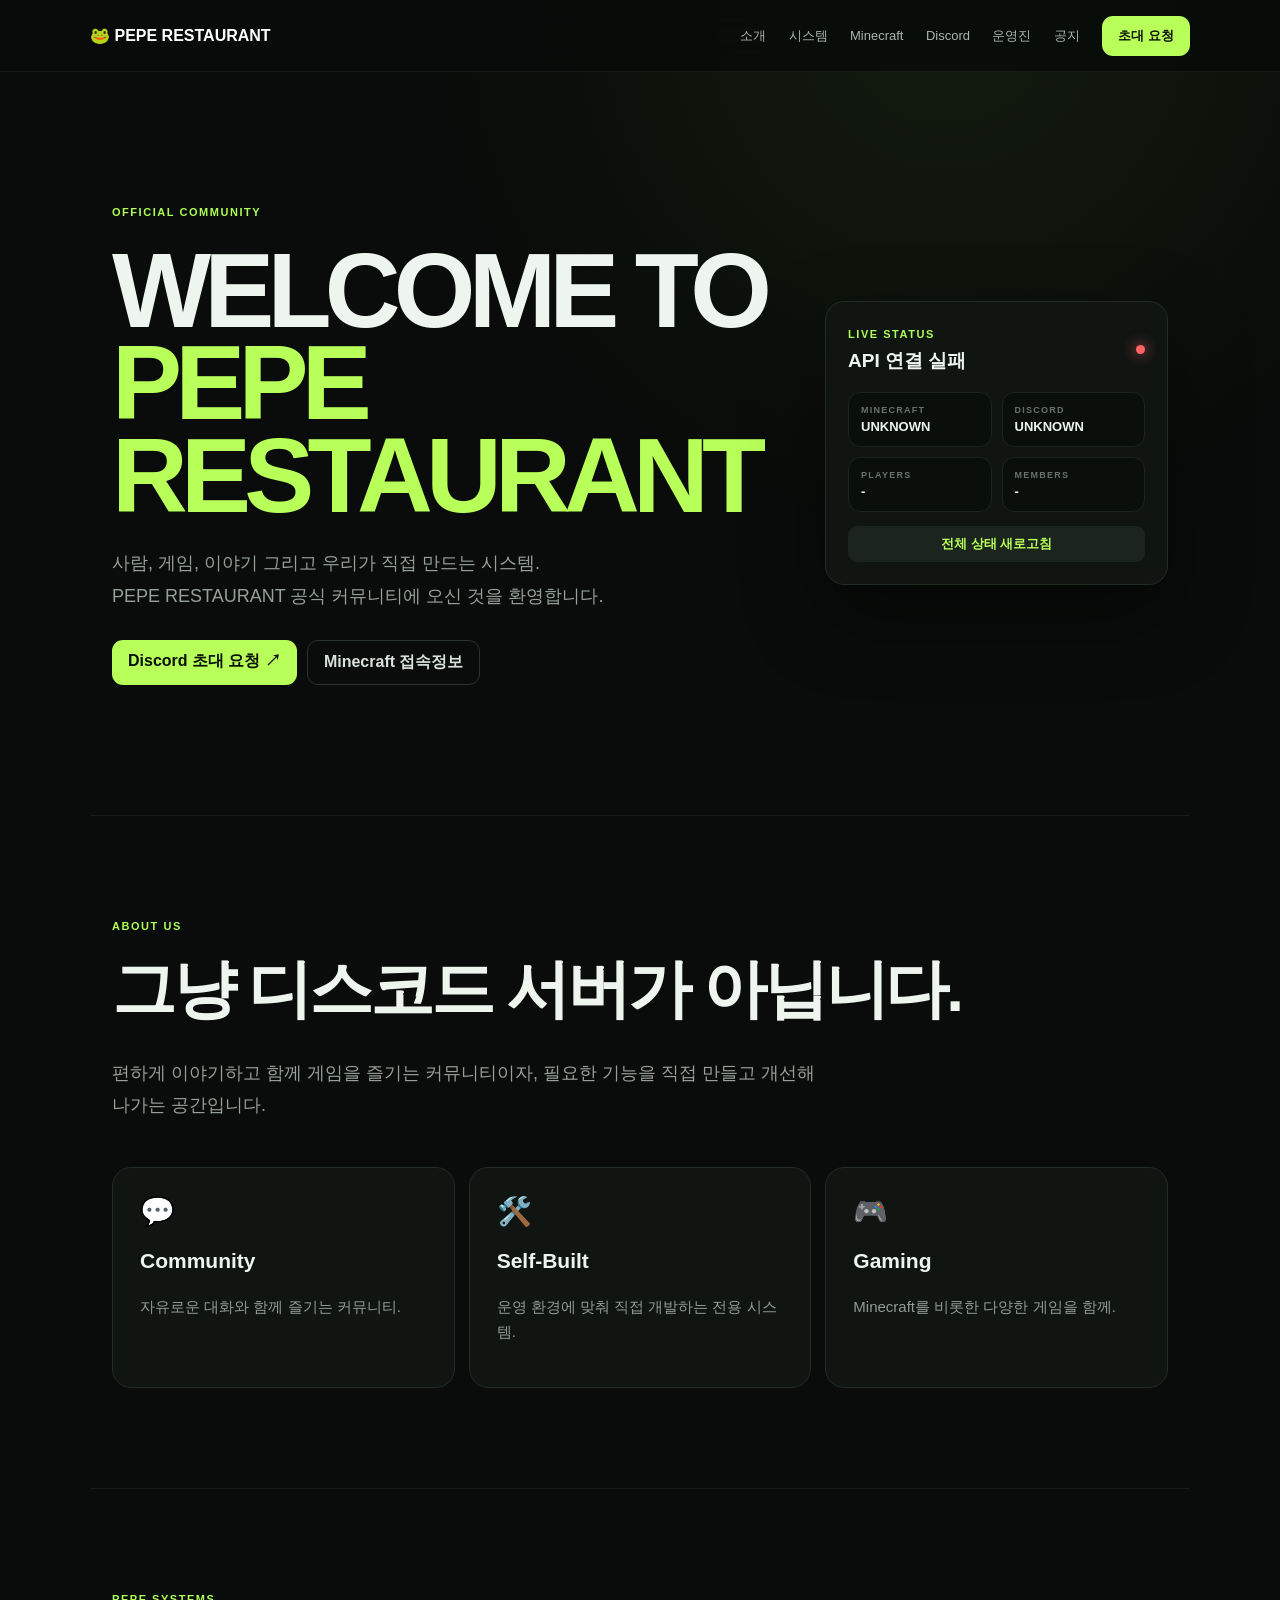
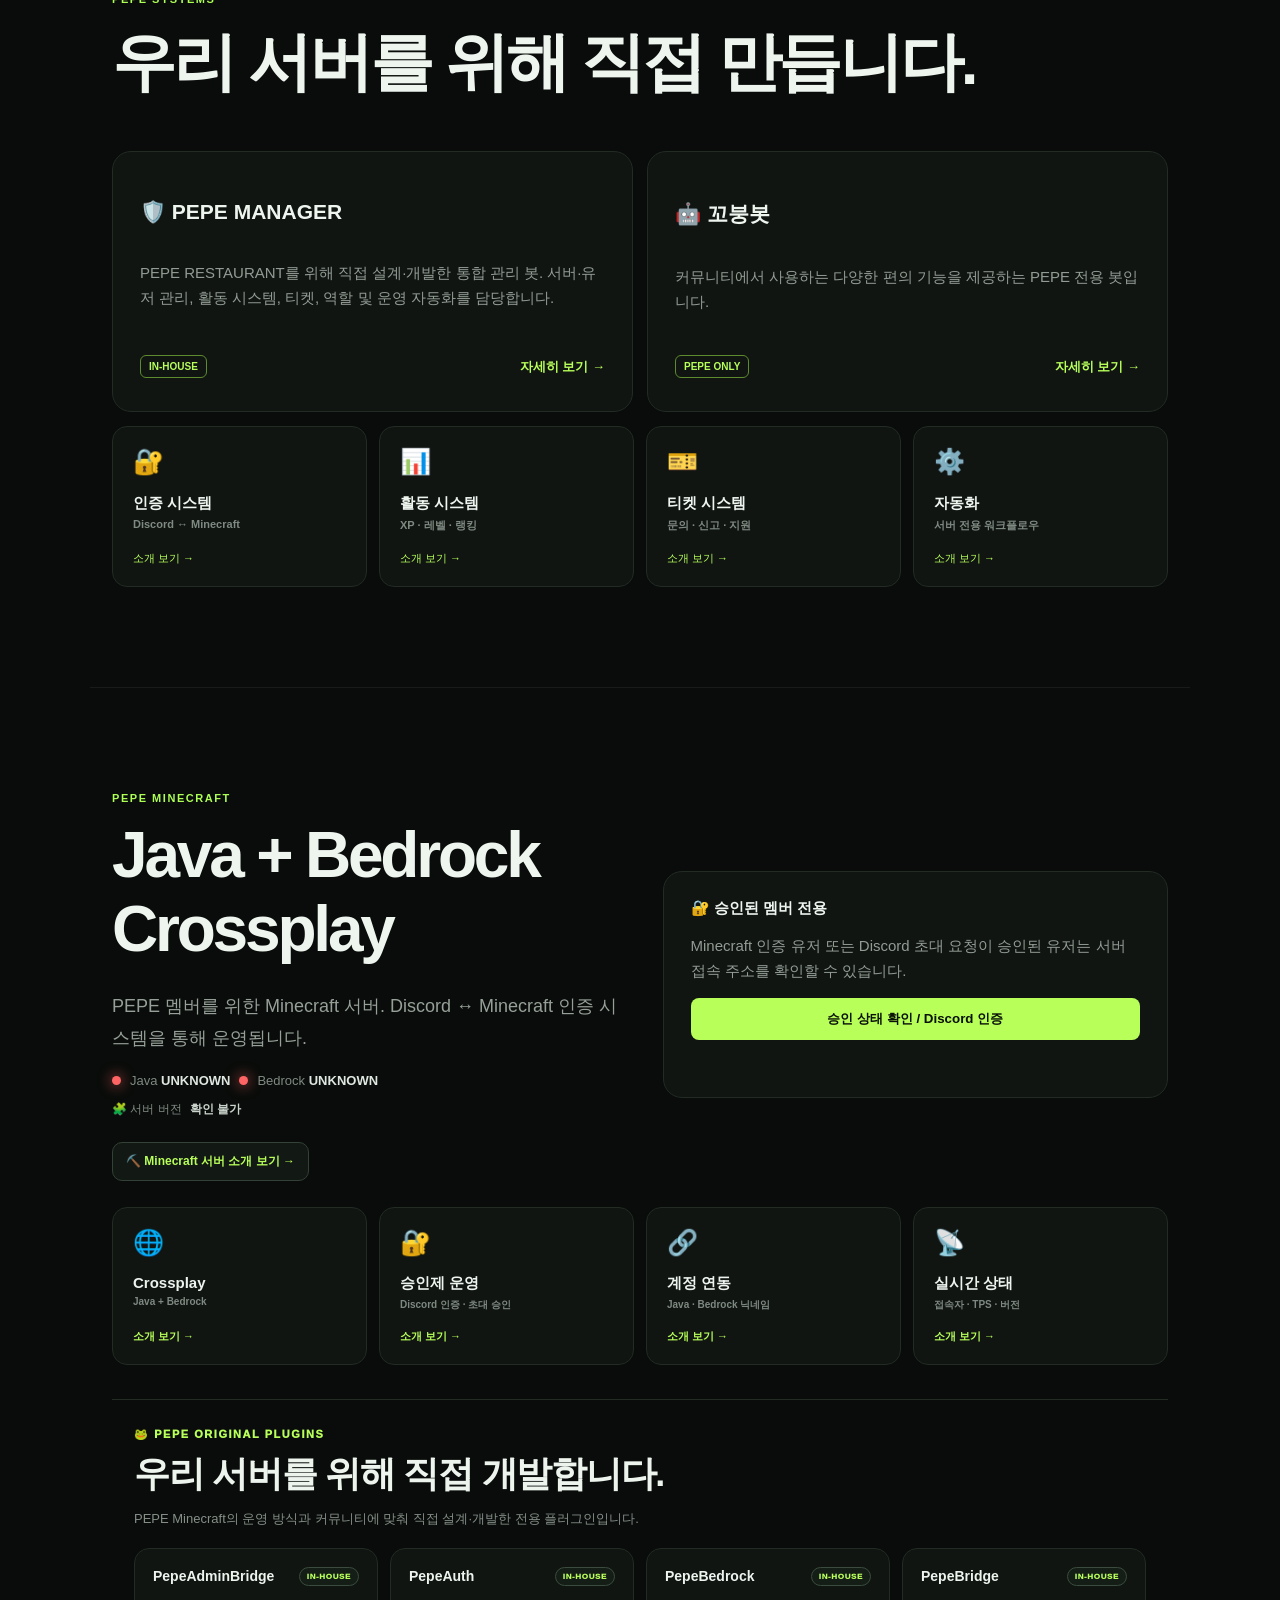
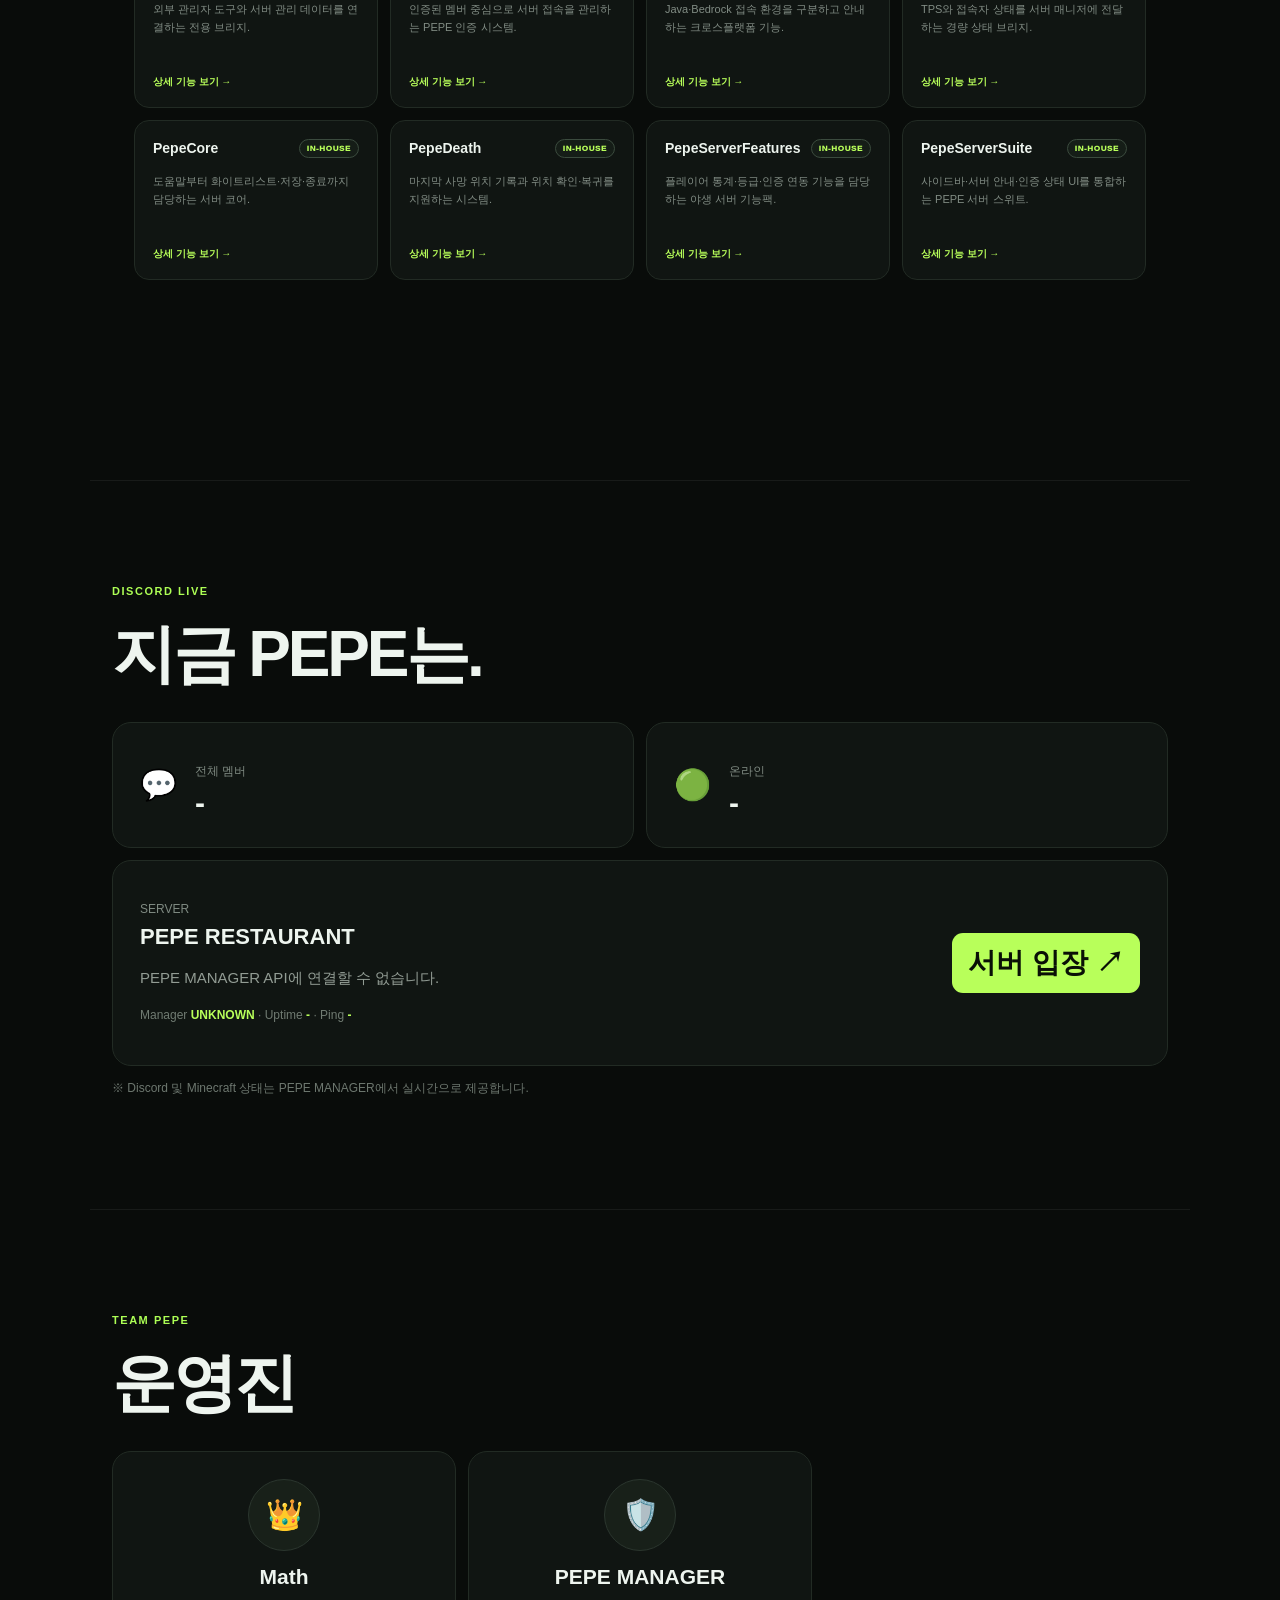
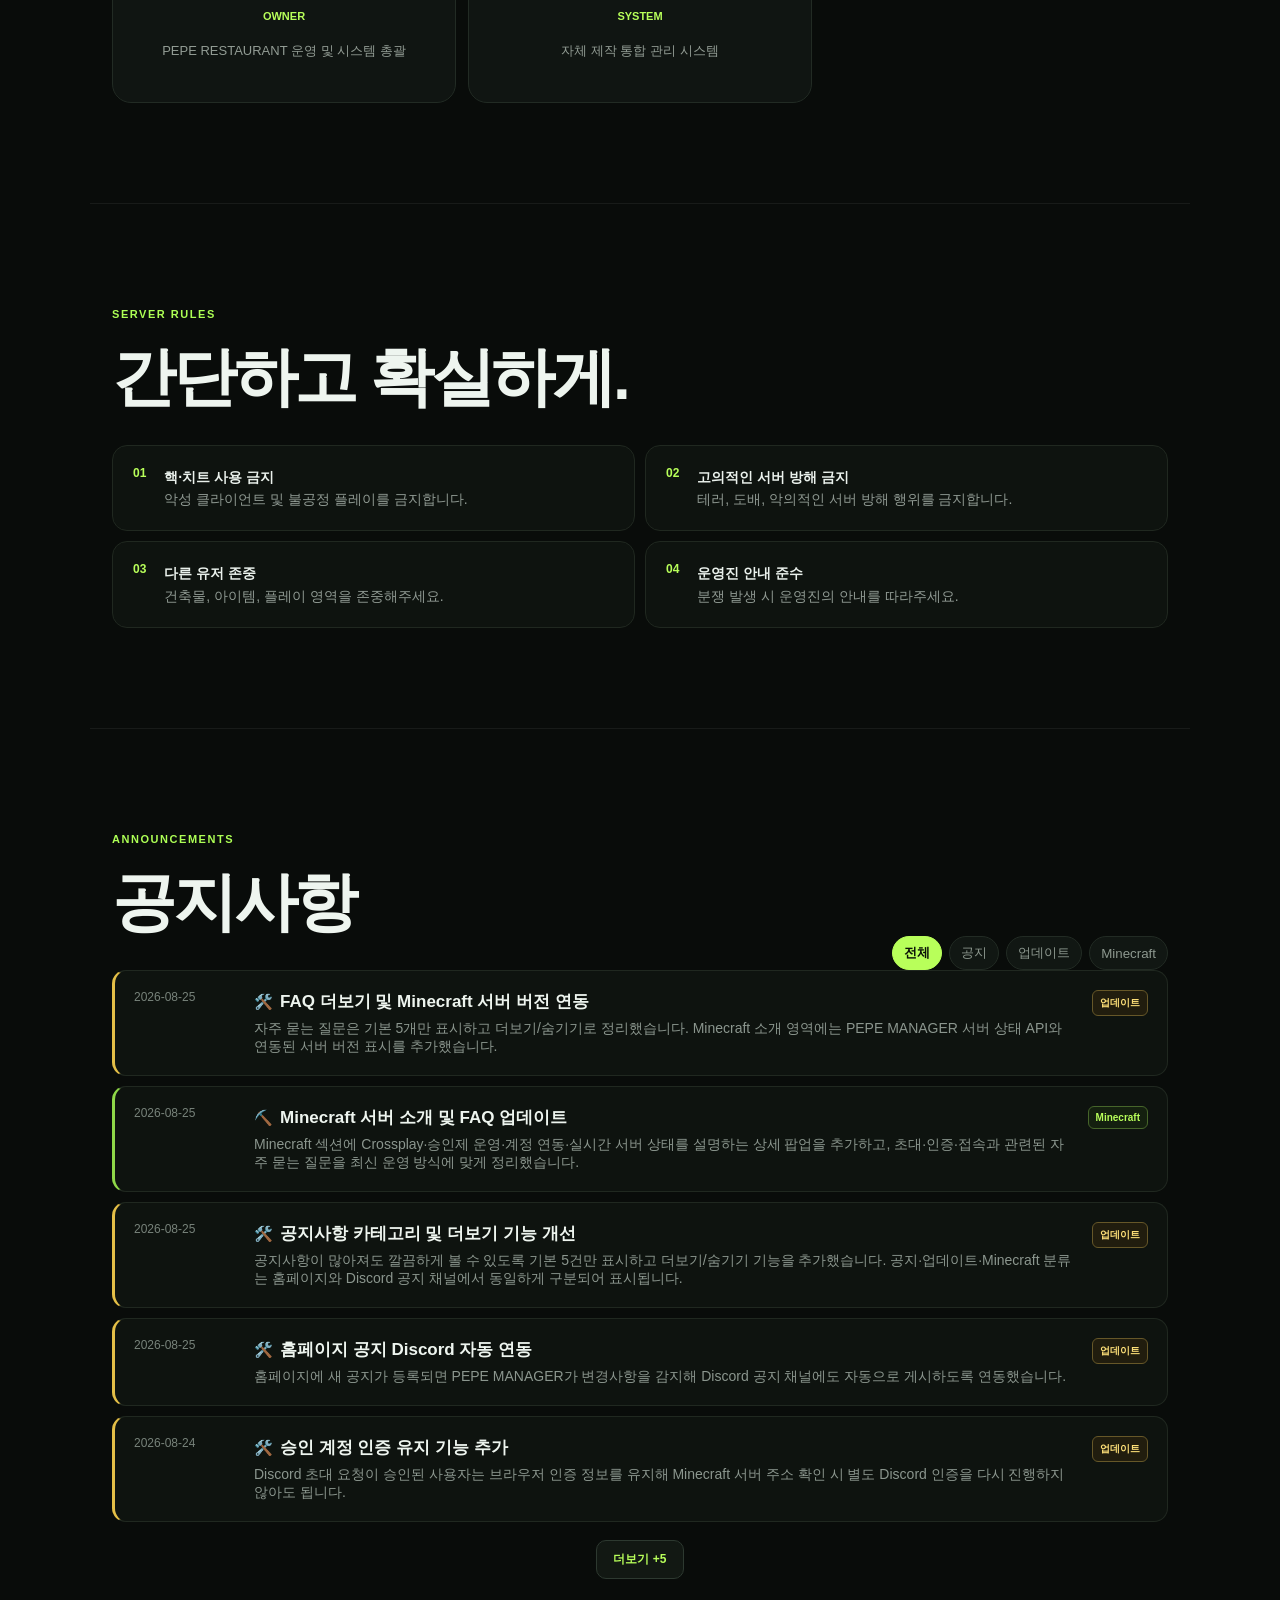
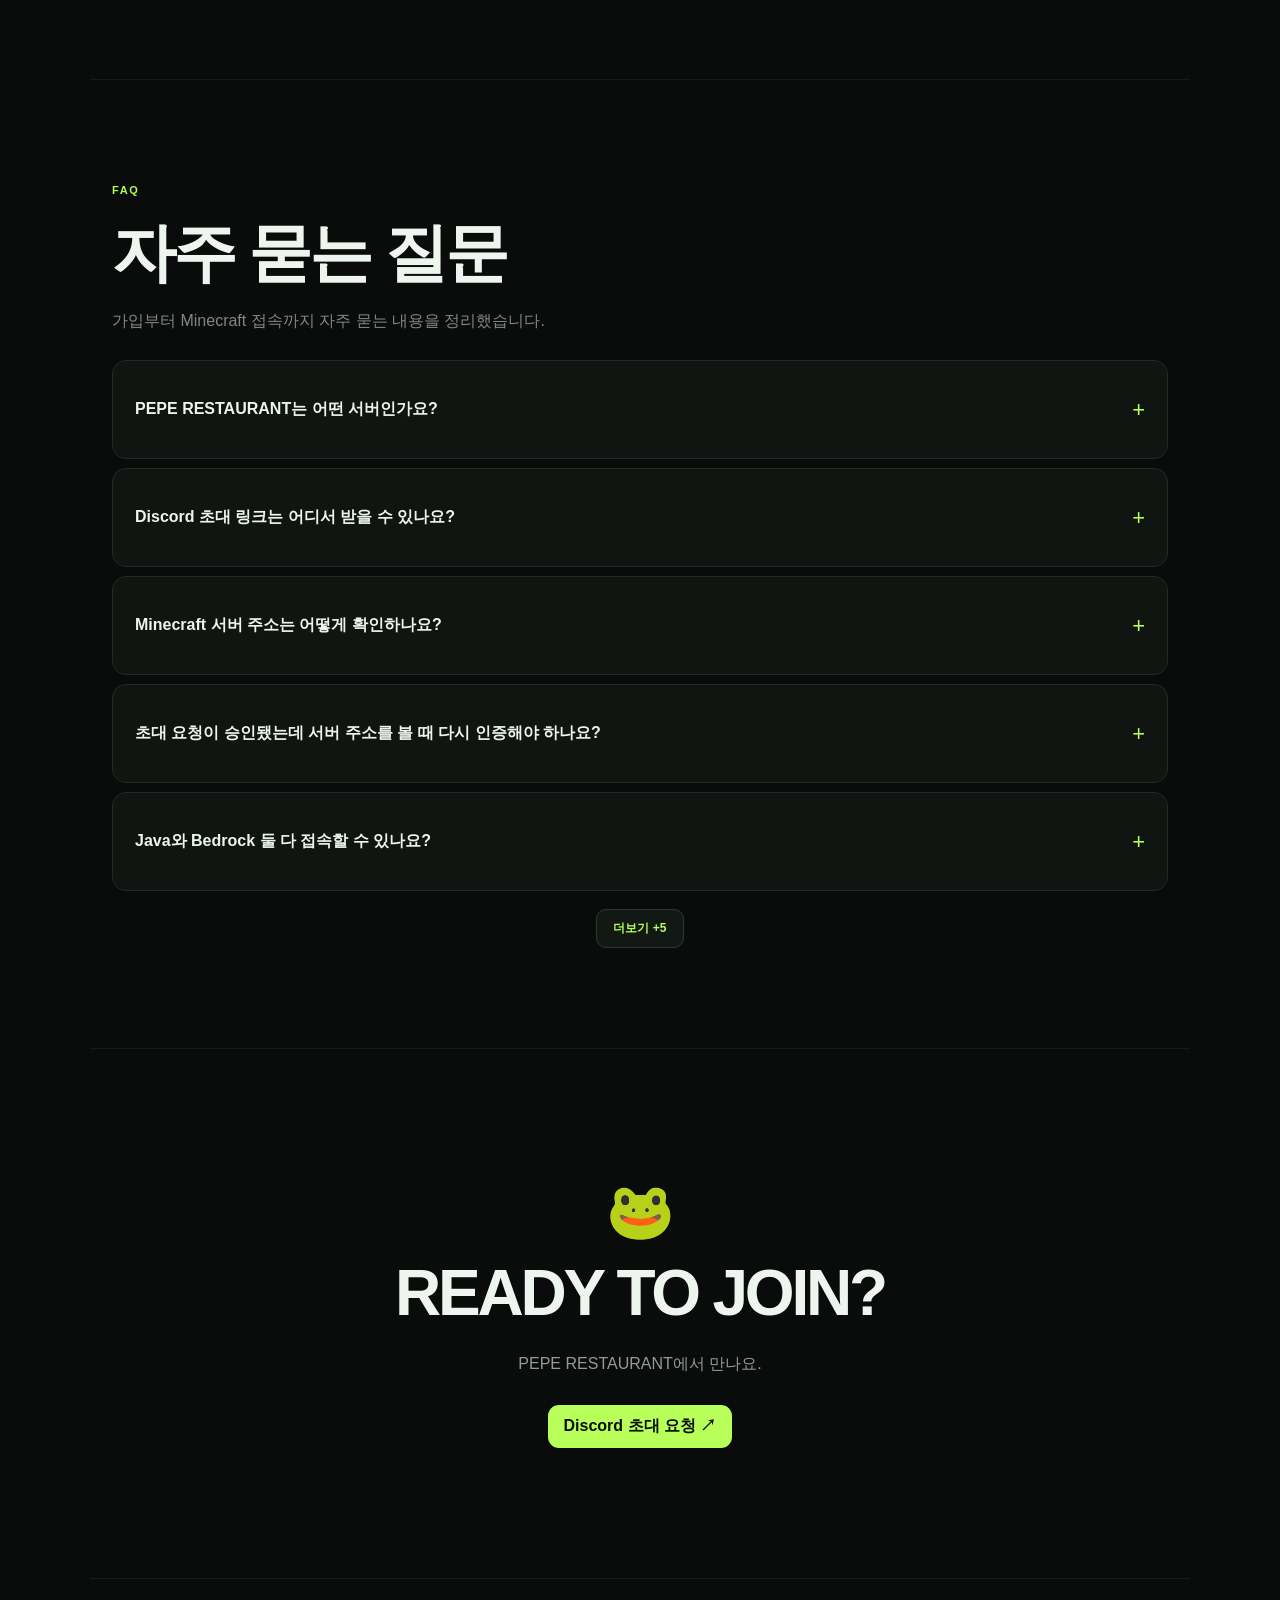
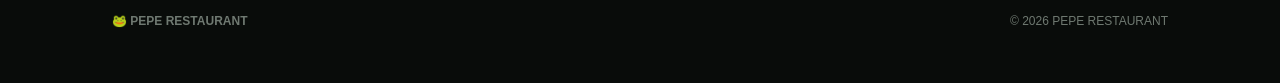
==== index.html @ bb9c8333 "." ====
<!doctype html>
<html lang="ko">
<head>
  <meta charset="utf-8">
  <meta name="viewport" content="width=device-width,initial-scale=1">
  <meta name="theme-color" content="#090c0a">
  <link rel="icon" href="favicon.svg" type="image/svg+xml">
  <link rel="apple-touch-icon" href="icon-180.svg">
  <meta name="description" content="PEPE RESTAURANT 공식 홈페이지">
  <meta property="og:title" content="PEPE RESTAURANT">
  <meta property="og:description" content="PEPE RESTAURANT 공식 커뮤니티">
  <meta property="og:type" content="website">
  <title>PEPE RESTAURANT</title>
  <link rel="manifest" href="manifest.json">
  <link rel="stylesheet" href="style.css?v=1.4.2">
</head>
<body>
  <div class="bg-glow"></div>

  <nav>
    <a class="brand" href="#top">🐸 <span>PEPE RESTAURANT</span></a>
    <div class="nav-links">
      <a href="#about">소개</a>
      <a href="#system">시스템</a>
      <a href="#mc">Minecraft</a>
      <a href="#discord">Discord</a>
      <a href="#staff">운영진</a>
      <a href="#notices">공지</a>
      <a class="join" href="request.html">초대 요청</a>
    </div>
  </nav>

  <header id="top">
    <div class="hero-left">
      <small>OFFICIAL COMMUNITY</small>
      <h1>WELCOME TO<br><em>PEPE RESTAURANT</em></h1>
      <p>사람, 게임, 이야기 그리고 우리가 직접 만드는 시스템.<br>PEPE RESTAURANT 공식 커뮤니티에 오신 것을 환영합니다.</p>
      <div class="hero-actions">
        <a class="button" href="request.html">Discord 초대 요청 ↗</a>
        <a class="button ghost" href="#mc">Minecraft 접속정보</a>
      </div>
    </div>

    <aside class="hero-status card">
      <div class="status-head">
        <div>
          <span class="label">LIVE STATUS</span>
          <strong id="overall-state">상태 확인 중...</strong>
        </div>
        <span class="dot loading" id="overall-dot"></span>
      </div>

      <div class="status-grid">
        <div><small>MINECRAFT</small><b id="mc-main-state">-</b></div>
        <div><small>DISCORD</small><b id="discord-main-state">-</b></div>
        <div><small>PLAYERS</small><b id="player-count">-</b></div>
        <div><small>MEMBERS</small><b id="discord-member-count">-</b></div>
      </div>

      <button class="mini" id="refresh-all">전체 상태 새로고침</button>
    </aside>
  </header>

  <main>
    <section id="about">
      <small>ABOUT US</small>
      <h2>그냥 디스코드 서버가 아닙니다.</h2>
      <p class="lead">편하게 이야기하고 함께 게임을 즐기는 커뮤니티이자, 필요한 기능을 직접 만들고 개선해 나가는 공간입니다.</p>
      <div class="grid three">
        <article>💬<h3>Community</h3><p>자유로운 대화와 함께 즐기는 커뮤니티.</p></article>
        <article>🛠️<h3>Self-Built</h3><p>운영 환경에 맞춰 직접 개발하는 전용 시스템.</p></article>
        <article>🎮<h3>Gaming</h3><p>Minecraft를 비롯한 다양한 게임을 함께.</p></article>
      </div>
    </section>

    <section id="system">
      <small>PEPE SYSTEMS</small>
      <h2>우리 서버를 위해 직접 만듭니다.</h2>

      <div class="grid two system-grid">
        <article class="system-card">
          <h3>🛡️ PEPE MANAGER</h3>
          <p>PEPE RESTAURANT를 위해 직접 설계·개발한 통합 관리 봇. 서버·유저 관리, 활동 시스템, 티켓, 역할 및 운영 자동화를 담당합니다.</p>
          <div class="system-card-footer">
            <mark>IN-HOUSE</mark>
            <button class="system-more" type="button" data-system-modal="manager">자세히 보기 →</button>
          </div>
        </article>

        <article class="system-card">
          <h3>🤖 꼬붕봇</h3>
          <p>커뮤니티에서 사용하는 다양한 편의 기능을 제공하는 PEPE 전용 봇입니다.</p>
          <div class="system-card-footer">
            <mark>PEPE ONLY</mark>
            <button class="system-more" type="button" data-system-modal="kkobung">자세히 보기 →</button>
          </div>
        </article>
      </div>

      <div class="system-feature-grid">
        <button class="system-feature-card" type="button" data-system-modal="auth">
          <span class="system-feature-icon">🔐</span>
          <strong>인증 시스템</strong>
          <small>Discord ↔ Minecraft</small>
          <em>소개 보기 →</em>
        </button>

        <button class="system-feature-card" type="button" data-system-modal="activity">
          <span class="system-feature-icon">📊</span>
          <strong>활동 시스템</strong>
          <small>XP · 레벨 · 랭킹</small>
          <em>소개 보기 →</em>
        </button>

        <button class="system-feature-card" type="button" data-system-modal="ticket">
          <span class="system-feature-icon">🎫</span>
          <strong>티켓 시스템</strong>
          <small>문의 · 신고 · 지원</small>
          <em>소개 보기 →</em>
        </button>

        <button class="system-feature-card" type="button" data-system-modal="automation">
          <span class="system-feature-icon">⚙️</span>
          <strong>자동화</strong>
          <small>서버 전용 워크플로우</small>
          <em>소개 보기 →</em>
        </button>
      </div>
    </section>

    <section id="mc" class="mc">
      <div class="mc-intro">
        <small>PEPE MINECRAFT</small>
        <h2>Java + Bedrock<br>Crossplay</h2>
        <p class="lead">PEPE 멤버를 위한 Minecraft 서버. Discord ↔ Minecraft 인증 시스템을 통해 운영됩니다.</p>

        <div class="mc-live">
          <span class="dot loading" id="java-dot"></span>
          <span>Java <b id="java-live">확인 중</b></span>
          <span class="dot loading" id="bedrock-dot"></span>
          <span>Bedrock <b id="bedrock-live">확인 중</b></span>
        </div>
        <div class="mc-version-line">
          <span>🧩 서버 버전</span>
          <b id="mc-version-live">확인 중</b>
        </div>

        <button class="mc-about-button" type="button" data-mc-modal="overview">
          ⛏️ Minecraft 서버 소개 보기 →
        </button>
      </div>

      <article class="server">
        <div id="server-link-locked">
          <b>🔐 승인된 멤버 전용</b>
          <p>Minecraft 인증 유저 또는 Discord 초대 요청이 승인된 유저는 서버 접속 주소를 확인할 수 있습니다.</p>
          <button class="verified-login" id="verified-login">승인 상태 확인 / Discord 인증</button>
          <p class="auth-message" id="auth-message"></p>
        </div>

        <div id="server-link-unlocked" hidden>
          <div class="server-row">
            <div>
              <b>💻 Java Edition</b>
              <code id="java-address">인증 후 표시</code>
            </div>
            <button data-copy-target="java-address">복사</button>
          </div>
          <hr>
          <div class="server-row">
            <div>
              <b>📱 Bedrock Edition</b>
              <code id="bedrock-address">인증 후 표시</code>
            </div>
            <button data-copy-target="bedrock-address">복사</button>
          </div>
          <p>✅ 승인된 계정입니다.</p>
          <button class="auth-logout" id="auth-logout">인증 정보 지우기</button>
        </div>
      </article>

      <div class="mc-feature-grid">
        <button class="mc-feature-card" type="button" data-mc-modal="crossplay">
          <span>🌐</span>
          <strong>Crossplay</strong>
          <small>Java + Bedrock</small>
          <em>소개 보기 →</em>
        </button>

        <button class="mc-feature-card" type="button" data-mc-modal="access">
          <span>🔐</span>
          <strong>승인제 운영</strong>
          <small>Discord 인증 · 초대 승인</small>
          <em>소개 보기 →</em>
        </button>

        <button class="mc-feature-card" type="button" data-mc-modal="account">
          <span>🔗</span>
          <strong>계정 연동</strong>
          <small>Java · Bedrock 닉네임</small>
          <em>소개 보기 →</em>
        </button>

        <button class="mc-feature-card" type="button" data-mc-modal="status">
          <span>📡</span>
          <strong>실시간 상태</strong>
          <small>접속자 · TPS · 버전</small>
          <em>소개 보기 →</em>
        </button>
      </div>

      <section class="pepe-original" aria-labelledby="pepe-original-title">
        <div class="pepe-original-head">
          <small>🐸 PEPE ORIGINAL PLUGINS</small>
          <h3 id="pepe-original-title">우리 서버를 위해 직접 개발합니다.</h3>
          <p>PEPE Minecraft의 운영 방식과 커뮤니티에 맞춰 직접 설계·개발한 전용 플러그인입니다.</p>
        </div>

        <div class="pepe-plugin-grid">
          <button class="pepe-plugin-card" type="button" data-mc-modal="plugin-adminbridge">
            <div class="pepe-plugin-title"><strong>PepeAdminBridge</strong><span>IN-HOUSE</span></div>
            <p>외부 관리자 도구와 서버 관리 데이터를 연결하는 전용 브리지.</p>
            <em>상세 기능 보기 →</em>
          </button>
          <button class="pepe-plugin-card" type="button" data-mc-modal="plugin-auth">
            <div class="pepe-plugin-title"><strong>PepeAuth</strong><span>IN-HOUSE</span></div>
            <p>인증된 멤버 중심으로 서버 접속을 관리하는 PEPE 인증 시스템.</p>
            <em>상세 기능 보기 →</em>
          </button>
          <button class="pepe-plugin-card" type="button" data-mc-modal="plugin-bedrock">
            <div class="pepe-plugin-title"><strong>PepeBedrock</strong><span>IN-HOUSE</span></div>
            <p>Java·Bedrock 접속 환경을 구분하고 안내하는 크로스플랫폼 기능.</p>
            <em>상세 기능 보기 →</em>
          </button>
          <button class="pepe-plugin-card" type="button" data-mc-modal="plugin-bridge">
            <div class="pepe-plugin-title"><strong>PepeBridge</strong><span>IN-HOUSE</span></div>
            <p>TPS와 접속자 상태를 서버 매니저에 전달하는 경량 상태 브리지.</p>
            <em>상세 기능 보기 →</em>
          </button>
          <button class="pepe-plugin-card" type="button" data-mc-modal="plugin-core">
            <div class="pepe-plugin-title"><strong>PepeCore</strong><span>IN-HOUSE</span></div>
            <p>도움말부터 화이트리스트·저장·종료까지 담당하는 서버 코어.</p>
            <em>상세 기능 보기 →</em>
          </button>
          <button class="pepe-plugin-card" type="button" data-mc-modal="plugin-death">
            <div class="pepe-plugin-title"><strong>PepeDeath</strong><span>IN-HOUSE</span></div>
            <p>마지막 사망 위치 기록과 위치 확인·복귀를 지원하는 시스템.</p>
            <em>상세 기능 보기 →</em>
          </button>
          <button class="pepe-plugin-card" type="button" data-mc-modal="plugin-features">
            <div class="pepe-plugin-title"><strong>PepeServerFeatures</strong><span>IN-HOUSE</span></div>
            <p>플레이어 통계·등급·인증 연동 기능을 담당하는 야생 서버 기능팩.</p>
            <em>상세 기능 보기 →</em>
          </button>
          <button class="pepe-plugin-card" type="button" data-mc-modal="plugin-suite">
            <div class="pepe-plugin-title"><strong>PepeServerSuite</strong><span>IN-HOUSE</span></div>
            <p>사이드바·서버 안내·인증 상태 UI를 통합하는 PEPE 서버 스위트.</p>
            <em>상세 기능 보기 →</em>
          </button>
        </div>
      </section>
    </section>

    <section id="discord">
      <small>DISCORD LIVE</small>
      <h2>지금 PEPE는.</h2>

      <div class="discord-panel">
        <article>
          <div class="discord-icon">💬</div>
          <div>
            <span class="muted">전체 멤버</span>
            <strong id="discord-total">-</strong>
          </div>
        </article>

        <article>
          <div class="discord-icon">🟢</div>
          <div>
            <span class="muted">온라인</span>
            <strong id="discord-online">-</strong>
          </div>
        </article>

        <article class="discord-wide">
          <div>
            <span class="muted">SERVER</span>
            <strong id="discord-name">PEPE RESTAURANT</strong>
            <p id="discord-status-text">Discord 상태를 확인하고 있습니다.</p>
            <p class="discord-meta">Manager <b id="manager-status">-</b> · Uptime <b id="manager-uptime">-</b> · Ping <b id="manager-ping">-</b></p>
          </div>
          <a class="button" href="request.html">서버 입장 ↗</a>
        </article>
      </div>

      <p class="hint">※ Discord 및 Minecraft 상태는 PEPE MANAGER에서 실시간으로 제공합니다.</p>
    </section>

    <section id="staff">
      <small>TEAM PEPE</small>
      <h2>운영진</h2>
      <div class="staff-grid" id="staff-list"></div>
    </section>

    <section id="rules">
      <small>SERVER RULES</small>
      <h2>간단하고 확실하게.</h2>
      <div class="rules">
        <div><span>01</span><p><b>핵·치트 사용 금지</b><br>악성 클라이언트 및 불공정 플레이를 금지합니다.</p></div>
        <div><span>02</span><p><b>고의적인 서버 방해 금지</b><br>테러, 도배, 악의적인 서버 방해 행위를 금지합니다.</p></div>
        <div><span>03</span><p><b>다른 유저 존중</b><br>건축물, 아이템, 플레이 영역을 존중해주세요.</p></div>
        <div><span>04</span><p><b>운영진 안내 준수</b><br>분쟁 발생 시 운영진의 안내를 따라주세요.</p></div>
      </div>
    </section>

    <section id="notices">
      <div class="section-title-row">
        <div>
          <small>ANNOUNCEMENTS</small>
          <h2>공지사항</h2>
        </div>
        <div class="filters">
          <button class="filter active" data-filter="all">전체</button>
          <button class="filter" data-filter="notice">공지</button>
          <button class="filter" data-filter="update">업데이트</button>
          <button class="filter" data-filter="minecraft">Minecraft</button>
        </div>
      </div>
      <div class="timeline" id="notices-list"></div>
      <div class="notice-more-wrap">
        <button id="notice-toggle" class="notice-more-btn" type="button" hidden>더보기</button>
      </div>
    </section>

    <section id="faq">
      <small>FAQ</small>
      <h2>자주 묻는 질문</h2>
      <p class="faq-lead">가입부터 Minecraft 접속까지 자주 묻는 내용을 정리했습니다.</p>

      <div class="faq-list">
        <details>
          <summary>PEPE RESTAURANT는 어떤 서버인가요?</summary>
          <p>게임, 대화와 커뮤니티 활동을 중심으로 운영되는 PEPE 전용 서버입니다. PEPE MANAGER, 인증 시스템, 홈페이지와 관리자 도구 등 운영에 필요한 시스템도 직접 제작하고 있습니다.</p>
        </details>

        <details>
          <summary>Discord 초대 링크는 어디서 받을 수 있나요?</summary>
          <p>초대 링크는 공개하지 않습니다. 홈페이지의 <b>Discord 초대 요청</b> 페이지에서 Discord 계정으로 요청을 제출하면 운영진이 확인해 승인 또는 거절합니다. 승인된 계정에만 초대 링크가 표시됩니다.</p>
        </details>

        <details>
          <summary>Minecraft 서버 주소는 어떻게 확인하나요?</summary>
          <p>Minecraft 인증 역할을 가진 유저 또는 Discord 초대 요청이 승인된 유저는 홈페이지 Minecraft 영역에서 승인 상태를 확인한 뒤 Java/Bedrock 접속 주소를 볼 수 있습니다.</p>
        </details>

        <details>
          <summary>초대 요청이 승인됐는데 서버 주소를 볼 때 다시 인증해야 하나요?</summary>
          <p>같은 브라우저에서는 승인 정보가 일정 시간 유지되므로 보통 다시 인증할 필요가 없습니다. 쿠키나 사이트 저장 데이터를 삭제했거나 인증 정보가 만료된 경우에는 다시 Discord 계정 확인이 필요할 수 있습니다.</p>
        </details>

        <details>
          <summary>Java와 Bedrock 둘 다 접속할 수 있나요?</summary>
          <p>네. PEPE Minecraft는 Java + Bedrock Crossplay를 지원합니다. 승인된 멤버에게 각 에디션의 접속 정보를 홈페이지에서 제공합니다.</p>
        </details>

        <details>
          <summary>Minecraft 인증 역할은 어떻게 받나요?</summary>
          <p>Discord의 Minecraft 인증 시스템에서 인증 요청을 제출하고 운영진 승인을 받으면 <b>✅ MINECRAFT 인증</b> 역할이 지급됩니다. 이후 Java 또는 Bedrock 닉네임을 등록해 계정을 연결할 수 있습니다.</p>
        </details>

        <details>
          <summary>인증 요청이나 초대 요청이 거절되면 어떻게 하나요?</summary>
          <p>거절 사유가 해결된 뒤 다시 요청할 수 있습니다. 반복적인 허위 요청이나 서버 규칙을 위반하는 요청은 제한될 수 있습니다.</p>
        </details>

        <details>
          <summary>PEPE MANAGER와 꼬붕봇은 어떤 봇인가요?</summary>
          <p><b>PEPE MANAGER</b>는 서버 운영, 인증, 활동, 티켓과 자동화를 담당하는 자체 제작 관리 봇이고, <b>꼬붕봇</b>은 커뮤니티 편의 기능을 담당하는 PEPE 전용 봇입니다.</p>
        </details>

        <details>
          <summary>문의나 신고는 어디서 하나요?</summary>
          <p>Discord의 티켓 시스템을 이용해 문의·신고·지원 요청을 접수할 수 있습니다. 공개 채널에서 다루기 어려운 내용은 티켓을 이용해주세요.</p>
        </details>

        <details>
          <summary>홈페이지 공지와 Discord 공지는 같은 내용인가요?</summary>
          <p>홈페이지의 공지·업데이트·Minecraft 소식은 PEPE MANAGER와 연동되어 Discord 공지 채널에도 분류별 임베드 형태로 자동 게시됩니다.</p>
        </details>
      </div>
      <div class="faq-more-wrap">
        <button id="faq-toggle" class="faq-more-btn" type="button" hidden>더보기</button>
      </div>
    </section>

    <section class="cta">
      <div>🐸</div>
      <h2>READY TO JOIN?</h2>
      <p>PEPE RESTAURANT에서 만나요.</p>
      <a class="button" href="request.html">Discord 초대 요청 ↗</a>
    </section>
  </main>

  <footer>
    <b>🐸 PEPE RESTAURANT</b>
    <span>© 2026 PEPE RESTAURANT</span>
  </footer>

  <button id="top-button" aria-label="맨 위로">↑</button>
  <div id="toast">복사 완료!</div>

  <div class="system-modal" id="system-modal" aria-hidden="true">
    <div class="system-modal-backdrop" data-system-close></div>
    <section class="system-modal-panel" role="dialog" aria-modal="true" aria-labelledby="system-modal-title">
      <button class="system-modal-close" type="button" data-system-close aria-label="닫기">×</button>
      <div class="system-modal-icon" id="system-modal-icon">🐸</div>
      <small id="system-modal-kicker">PEPE SYSTEMS</small>
      <h2 id="system-modal-title">PEPE MANAGER</h2>
      <p class="system-modal-lead" id="system-modal-lead"></p>
      <div class="system-modal-body" id="system-modal-body"></div>
      <div class="system-modal-tags" id="system-modal-tags"></div>
    </section>
  </div>


  <div class="mc-modal" id="mc-modal" aria-hidden="true">
    <div class="mc-modal-backdrop" data-mc-close></div>
    <section class="mc-modal-panel" role="dialog" aria-modal="true" aria-labelledby="mc-modal-title">
      <button class="mc-modal-close" type="button" data-mc-close aria-label="닫기">×</button>
      <div class="mc-modal-icon" id="mc-modal-icon">⛏️</div>
      <small id="mc-modal-kicker">PEPE MINECRAFT</small>
      <h2 id="mc-modal-title">Minecraft Server</h2>
      <p class="mc-modal-lead" id="mc-modal-lead"></p>
      <div class="mc-modal-body" id="mc-modal-body"></div>
      <div class="mc-modal-tags" id="mc-modal-tags"></div>
    </section>
  </div>


  <script src="config.js?v=1.4.2"></script>
  <script src="script.js?v=1.4.2"></script>
</body>
</html>
---- style.css ----
*{box-sizing:border-box}html{scroll-behavior:smooth}body{margin:0;background:#090c0a;color:#eef5ef;font-family:-apple-system,BlinkMacSystemFont,"Noto Sans KR",sans-serif}.bg-glow{position:fixed;inset:-30%;pointer-events:none;background:radial-gradient(circle at 65% 20%,#b8ff5a10,transparent 30%);z-index:-1}nav{height:72px;position:sticky;top:0;z-index:10;background:#090c0add;backdrop-filter:blur(15px);border-bottom:1px solid #ffffff10;display:flex;align-items:center;justify-content:space-between;padding:0 max(22px,calc((100% - 1100px)/2))}.brand{color:#fff;text-decoration:none;font-weight:900}.nav-links a{color:#aab4ac;text-decoration:none;margin-left:18px;font-size:13px}.join,.button{background:#b8ff5a!important;color:#091006!important;padding:11px 16px;border-radius:11px;font-weight:800;text-decoration:none;display:inline-block}.ghost{background:transparent!important;color:#d9e3dc!important;border:1px solid #2a332c}.hero-actions{display:flex;gap:10px;margin-top:28px}header{max-width:1100px;margin:auto;min-height:700px;padding:130px 22px;display:grid;grid-template-columns:1.45fr .75fr;gap:50px;align-items:center}small,.label{color:#adff55;font-weight:900;letter-spacing:.14em;font-size:11px}h1{font-size:clamp(58px,8.5vw,105px);line-height:.88;letter-spacing:-.065em;margin:25px 0}h1 em{font-style:normal;color:#b8ff5a}header p,.lead{color:#96a098;font-size:18px;line-height:1.8;max-width:720px}.card,article{background:#101512;border:1px solid #222b24;border-radius:19px}.hero-status{padding:22px;box-shadow:0 30px 80px #0006}.status-head{display:flex;align-items:center;justify-content:space-between;margin-bottom:18px}.status-head strong{display:block;margin-top:6px;font-size:19px}.dot{width:9px;height:9px;border-radius:50%;display:inline-block}.dot.ok{background:#b8ff5a;box-shadow:0 0 14px #b8ff5a}.dot.bad{background:#ff6464;box-shadow:0 0 14px #ff6464}.dot.loading{background:#f3c969}.status-grid{display:grid;grid-template-columns:1fr 1fr;gap:10px}.status-grid>div{background:#0b0f0c;border:1px solid #1c241e;padding:12px;border-radius:12px}.status-grid small{display:block;color:#687369;font-size:9px}.status-grid b{display:block;margin-top:4px;font-size:13px}.mini{margin-top:14px;width:100%;background:#1b241d;color:#b8ff5a;border:0;border-radius:9px;padding:9px;cursor:pointer;font-weight:700}section{max-width:1100px;margin:auto;padding:100px 22px;border-top:1px solid #ffffff10}h2{font-size:clamp(38px,5vw,64px);letter-spacing:-.05em;margin:12px 0 24px}.grid{display:grid;gap:14px;margin-top:45px}.three{grid-template-columns:repeat(3,1fr)}.two{grid-template-columns:repeat(2,1fr)}article{padding:27px;font-size:28px}article h3{font-size:21px}article p{font-size:15px;color:#929c94;line-height:1.7}mark{font-size:10px;background:transparent;color:#b8ff5a;border:1px solid #b8ff5a55;padding:5px 8px;border-radius:6px}.feature-strip{display:grid;grid-template-columns:repeat(4,1fr);gap:10px;margin-top:16px}.feature-strip>div{display:flex;align-items:center;gap:10px;border:1px solid #202820;background:#0d120e;padding:14px;border-radius:13px}.feature-strip b{font-size:20px}.feature-strip strong,.feature-strip small{display:block}.feature-strip small{color:#758078;letter-spacing:0;font-size:10px;margin-top:3px}.mc{display:grid;grid-template-columns:1fr 1fr;gap:45px;align-items:center}.mc-live{display:flex;gap:9px;align-items:center;color:#7f8a82;font-size:13px}.mc-live b{color:#dfe7e1}.server{font-size:15px}.server-row{display:flex;justify-content:space-between;gap:15px;align-items:center}.server code{display:block;color:#b8ff5a;margin-top:10px;overflow-wrap:anywhere}.server button{background:#1c251e;border:0;color:#b8ff5a;padding:8px 10px;border-radius:8px;cursor:pointer}.server hr{border:0;border-top:1px solid #293129;margin:25px 0}.discord-panel{display:grid;grid-template-columns:1fr 1fr;gap:12px}.discord-panel article{display:flex;align-items:center;gap:18px}.discord-icon{font-size:30px}.discord-panel strong{display:block;font-size:30px;margin-top:4px}.discord-wide{grid-column:1/-1;justify-content:space-between}.discord-wide strong{font-size:22px}.muted{font-size:12px;color:#7f8a82}.hint{font-size:12px;color:#6d776f;margin-top:14px}.staff-grid{display:grid;grid-template-columns:repeat(3,1fr);gap:12px}.staff-card{text-align:center}.staff-avatar{width:72px;height:72px;border-radius:50%;display:grid;place-items:center;margin:0 auto 14px;background:#182019;border:1px solid #2b362e;font-size:30px}.staff-card h3{margin:0 0 6px}.staff-role{font-size:11px;color:#b8ff5a;font-weight:800}.staff-card p{font-size:13px}.rules{display:grid;grid-template-columns:1fr 1fr;gap:10px}.rules>div{display:flex;gap:18px;padding:20px;border:1px solid #202820;border-radius:15px;background:#0e130f}.rules span{font-size:12px;color:#b8ff5a;font-weight:900}.rules p{margin:0;color:#8f9992;line-height:1.6;font-size:14px}.rules b{color:#eaf1ec}.section-title-row{display:flex;align-items:end;justify-content:space-between;gap:20px}.filters{display:flex;gap:7px;flex-wrap:wrap}.filter{background:#111713;color:#8d988f;border:1px solid #222b24;border-radius:999px;padding:7px 11px;cursor:pointer}.filter.active{color:#0a1007;background:#b8ff5a;border-color:#b8ff5a;font-weight:800}.timeline{display:grid;gap:10px}.notice-card{display:grid;grid-template-columns:100px 1fr auto;gap:20px;align-items:start;padding:19px;border:1px solid #202820;border-radius:14px;background:#0e130f}.notice-card time{color:#77827a;font-size:12px}.notice-card h3{margin:0 0 7px;font-size:17px}.notice-card p{margin:0;color:#8b968e;font-size:14px}.notice-type{font-size:10px;border:1px solid #2b372e;color:#b8ff5a;border-radius:6px;padding:5px 7px}.faq-list details{border-bottom:1px solid #242b25;padding:20px 2px}.faq-list summary{font-weight:800;cursor:pointer}.faq-list p{color:#939e96;line-height:1.7}.cta{text-align:center;padding:130px 22px}.cta>div{font-size:55px}.cta p{color:#929c94;margin-bottom:30px}footer{max-width:1100px;margin:auto;padding:35px 22px 55px;border-top:1px solid #ffffff10;display:flex;justify-content:space-between;color:#6f7971;font-size:12px}#toast{position:fixed;bottom:25px;left:50%;transform:translateX(-50%) translateY(10px);background:#eef5ef;color:#111;padding:10px 14px;border-radius:9px;opacity:0;transition:.2s;z-index:30}#toast.show{opacity:1;transform:translateX(-50%) translateY(0)}#top-button{position:fixed;right:22px;bottom:22px;width:40px;height:40px;border-radius:50%;border:1px solid #2c352e;background:#101512;color:#b8ff5a;display:none;cursor:pointer}.reveal{opacity:0;transform:translateY(18px);transition:.55s ease}.reveal.visible{opacity:1;transform:none}@media(max-width:900px){header{grid-template-columns:1fr;padding-top:95px}.hero-status{max-width:520px}.feature-strip{grid-template-columns:1fr 1fr}.mc{grid-template-columns:1fr}.rules{grid-template-columns:1fr}.staff-grid{grid-template-columns:1fr 1fr}.nav-links a:not(.join){display:none}}@media(max-width:620px){.grid,.two,.three{grid-template-columns:1fr}.feature-strip,.staff-grid{grid-template-columns:1fr}.discord-panel{grid-template-columns:1fr}.discord-wide{grid-column:auto;display:block}.discord-wide .button{margin-top:12px}.hero-actions{flex-direction:column}.hero-actions a{text-align:center}.status-grid{grid-template-columns:1fr 1fr}.notice-card{grid-template-columns:1fr}.section-title-row{display:block}.filters{margin-bottom:20px}section{padding:75px 20px}header{padding-left:20px;padding-right:20px}.brand span{display:none}}
.discord-meta{margin-top:8px!important;font-size:12px!important;color:#707b72!important}.discord-meta b{font-size:12px!important;color:#b8ff5a!important;font-weight:800}


.verified-login{width:100%;margin-top:14px;background:#b8ff5a!important;color:#091006!important;font-weight:900!important;padding:12px 14px!important}
.auth-message{min-height:18px;color:#f0c66d!important;font-size:12px!important}
.auth-logout{margin-top:10px;background:#171d18!important;color:#879189!important;border:1px solid #293129!important}
#server-link-locked>p{margin-bottom:0}


.portal{max-width:860px;margin:0 auto;padding:90px 22px 130px}
.portal-top{display:flex;align-items:center;justify-content:space-between;margin-bottom:55px}
.portal-top a{color:#b8ff5a;text-decoration:none;font-weight:800}
.portal-card{background:#101512;border:1px solid #222b24;border-radius:22px;padding:30px;margin-top:18px}
.portal-card h1{font-size:clamp(38px,7vw,70px);line-height:.95;margin:12px 0 18px;letter-spacing:-.055em}
.portal-card p{color:#929c94;line-height:1.7}
.portal-button{display:inline-block;background:#b8ff5a;color:#091006;border:0;border-radius:11px;padding:12px 16px;font-weight:900;cursor:pointer;text-decoration:none}
.portal-button.secondary{background:#1b241d;color:#b8ff5a}
.portal-input{width:100%;min-height:120px;resize:vertical;background:#0b0f0c;border:1px solid #283029;color:#eef5ef;border-radius:12px;padding:14px;font:inherit;margin:12px 0}
.portal-status{margin-top:16px;padding:14px;border-radius:12px;background:#0b0f0c;border:1px solid #202820}
.invite-reveal{word-break:break-all;font-family:ui-monospace,SFMono-Regular,Menlo,monospace;color:#b8ff5a;font-weight:800}
.request-list{display:grid;gap:12px;margin-top:20px}
.request-item{background:#0d120e;border:1px solid #202820;border-radius:14px;padding:18px}
.request-item-head{display:flex;justify-content:space-between;gap:14px;align-items:start}
.request-item small{color:#7f8a82}
.request-actions{display:flex;gap:8px;margin-top:14px}
.approve-btn,.deny-btn{border:0;border-radius:9px;padding:9px 12px;font-weight:800;cursor:pointer}
.approve-btn{background:#b8ff5a;color:#091006}.deny-btn{background:#2a1717;color:#ff8d8d}
.status-pending{color:#f0c66d}.status-approved{color:#b8ff5a}.status-denied{color:#ff8d8d}


.admin-shell{min-height:100vh;display:grid;grid-template-columns:240px 1fr;background:#090c0a}
.admin-sidebar{position:sticky;top:0;height:100vh;padding:26px 16px;border-right:1px solid #202820;background:#0b0f0c;display:flex;flex-direction:column}
.admin-brand{color:#fff;text-decoration:none;font-weight:900;padding:8px 10px 24px}
.admin-nav{display:grid;gap:6px}
.admin-tab{display:flex;align-items:center;justify-content:space-between;width:100%;background:transparent;color:#8e9991;border:0;border-radius:10px;padding:12px;text-align:left;font:inherit;font-weight:750;cursor:pointer}
.admin-tab:hover,.admin-tab.active{background:#182019;color:#eaf2ec}.admin-tab b{background:#263228;color:#b8ff5a;border-radius:999px;padding:2px 7px;font-size:10px}
.admin-home{margin-top:auto;color:#778179;text-decoration:none;padding:12px}
.admin-main{padding:42px;min-width:0}.admin-header{display:flex;justify-content:space-between;gap:20px;align-items:flex-end;margin-bottom:30px}.admin-header h1{font-size:42px;margin:5px 0 0;letter-spacing:-.05em}.admin-header-actions{display:flex;align-items:center;gap:8px;color:#8e9991}
.admin-pane{display:none}.admin-pane.active{display:block}.admin-stat-grid{display:grid;grid-template-columns:repeat(3,1fr);gap:12px}.admin-stat-grid article,.admin-live-grid article{background:#101512;border:1px solid #222b24;border-radius:17px;padding:22px}.admin-stat-grid small{color:#7f8b82}.admin-stat-grid strong{display:block;color:#b8ff5a;font-size:34px;margin-top:7px}
.admin-live-grid{display:grid;grid-template-columns:repeat(3,1fr);gap:12px;margin-top:12px}.admin-live-grid h3{margin:0 0 12px}.admin-live-grid strong{font-size:23px;color:#b8ff5a}.admin-live-grid p{color:#818b84;margin-bottom:0}
.admin-section-head{display:flex;align-items:end;justify-content:space-between;gap:18px;margin-bottom:20px}.admin-section-head h2{font-size:32px;margin:5px 0 0}.admin-section-head>span{font-size:12px;color:#6f7a71}
.admin-list{display:grid;gap:10px}.admin-request,.admin-log{background:#101512;border:1px solid #222b24;border-radius:15px;padding:19px}.admin-request-top{display:flex;justify-content:space-between;gap:15px}.admin-request h3{margin:0 0 4px}.admin-request small,.admin-log span{color:#718078;font-size:11px}.admin-request p{color:#a1aaa3;line-height:1.6}.admin-empty{border:1px dashed #283229;border-radius:15px;padding:45px;text-align:center;color:#69746c}
.admin-table-wrap{overflow:auto;border:1px solid #222b24;border-radius:15px}.admin-table{width:100%;border-collapse:collapse;background:#101512}.admin-table th,.admin-table td{text-align:left;padding:14px 16px;border-bottom:1px solid #202820;font-size:13px}.admin-table th{color:#7d887f;font-size:11px}.admin-table small{color:#707b73}.admin-log{display:grid;grid-template-columns:165px 180px 1fr;align-items:center;gap:12px}.admin-log p{margin:0;color:#9ca69f}
.admin-login-card{max-width:620px;margin:12vh auto;background:#101512;border:1px solid #222b24;border-radius:22px;padding:34px}.admin-login-card h1{font-size:50px;letter-spacing:-.055em;margin:10px 0}.admin-login-card p{color:#929c94}
@media(max-width:850px){.admin-shell{grid-template-columns:1fr}.admin-sidebar{position:relative;height:auto;display:block}.admin-nav{display:flex;overflow:auto}.admin-tab{min-width:max-content}.admin-home{display:none}.admin-main{padding:24px 18px}.admin-stat-grid,.admin-live-grid{grid-template-columns:1fr 1fr}.admin-header{align-items:start;flex-direction:column}.admin-log{grid-template-columns:1fr}}
@media(max-width:560px){.admin-stat-grid,.admin-live-grid{grid-template-columns:1fr}.admin-main{padding:20px 14px}.admin-header-actions{flex-wrap:wrap}.admin-section-head{display:block}}


/* ===== 1.3.6a ADMIN DASHBOARD LAYOUT FIX ===== */
.admin-shell{
  grid-template-columns:210px minmax(0,1fr)!important;
}
.admin-sidebar{
  width:210px!important;
  padding:22px 12px!important;
}
.admin-main{
  width:100%!important;
  max-width:1440px!important;
  margin:0 auto!important;
  padding:34px clamp(18px,3vw,42px)!important;
}
.admin-header{
  align-items:center!important;
  margin-bottom:24px!important;
}
.admin-header h1{
  font-size:clamp(30px,3.4vw,46px)!important;
}
.admin-stat-grid{
  grid-template-columns:repeat(6,minmax(120px,1fr))!important;
  gap:10px!important;
}
.admin-stat-grid article{
  min-height:108px!important;
  padding:18px!important;
}
.admin-stat-grid strong{
  font-size:30px!important;
}
.admin-live-grid{
  grid-template-columns:repeat(3,minmax(0,1fr))!important;
  gap:10px!important;
}
.admin-live-grid article{
  min-height:132px!important;
  padding:20px!important;
}
.admin-section-head h2{
  font-size:clamp(26px,3vw,36px)!important;
}
.admin-table{
  min-width:780px!important;
}
.admin-request{
  padding:18px 20px!important;
}
.admin-log{
  grid-template-columns:150px 170px minmax(0,1fr)!important;
}
@media(max-width:1200px){
  .admin-stat-grid{grid-template-columns:repeat(3,1fr)!important}
}
@media(max-width:900px){
  .admin-shell{grid-template-columns:1fr!important}
  .admin-sidebar{position:relative!important;width:100%!important;height:auto!important}
  .admin-main{max-width:none!important;padding:22px 16px!important}
  .admin-live-grid{grid-template-columns:1fr 1fr!important}
}
@media(max-width:620px){
  .admin-stat-grid,.admin-live-grid{grid-template-columns:1fr 1fr!important}
  .admin-header-actions{width:100%!important}
  .admin-header-actions #admin-name{width:100%!important}
}
@media(max-width:430px){
  .admin-stat-grid,.admin-live-grid{grid-template-columns:1fr!important}
}


/* ===== PEPE SYSTEMS POPUPS ===== */
.system-more,.system-mini-more{border:0;cursor:pointer;font:inherit;font-weight:850}
.system-more{margin-top:18px;background:transparent;color:#b8ff5a;padding:0}
.system-more:hover{transform:translateX(3px)}
.system-mini-more{display:inline-flex;margin-top:10px;padding:7px 10px;border-radius:8px;background:#182019;color:#9fab9f;font-size:11px}
.system-mini-more:hover{background:#222d24;color:#b8ff5a}
.system-modal{position:fixed;inset:0;z-index:9999;display:grid;place-items:center;padding:22px;opacity:0;pointer-events:none;transition:opacity .2s ease}
.system-modal.open{opacity:1;pointer-events:auto}
.system-modal-backdrop{position:absolute;inset:0;background:rgba(2,5,3,.78);backdrop-filter:blur(9px)}
.system-modal-panel{position:relative;width:min(680px,100%);max-height:min(760px,88vh);overflow:auto;background:#101512;border:1px solid #2a352c;border-radius:24px;padding:34px;box-shadow:0 28px 90px rgba(0,0,0,.48);transform:translateY(14px) scale(.985);transition:transform .22s ease}
.system-modal.open .system-modal-panel{transform:none}
.system-modal-close{position:absolute;right:18px;top:16px;width:38px;height:38px;border:1px solid #2a352c;border-radius:50%;background:#151c17;color:#9aa69d;font-size:24px;cursor:pointer}
.system-modal-close:hover{color:#b8ff5a;border-color:#455548}
.system-modal-icon{font-size:38px;margin-bottom:20px}
.system-modal-panel small{color:#b8ff5a;font-weight:900;letter-spacing:.12em}
.system-modal-panel h2{font-size:clamp(34px,6vw,56px);line-height:1;margin:10px 0 16px;letter-spacing:-.055em}
.system-modal-lead{font-size:17px!important;color:#d5ddd7!important;line-height:1.7!important}
.system-modal-body{border-top:1px solid #222b24;margin-top:22px;padding-top:10px}
.system-modal-body p{color:#919c94;line-height:1.75;margin:14px 0}
.system-modal-tags{display:flex;flex-wrap:wrap;gap:7px;margin-top:24px}
.system-modal-tags span{border:1px solid #2b372d;background:#151c17;color:#a9b4ac;border-radius:999px;padding:7px 10px;font-size:11px;font-weight:800}
body.modal-open{overflow:hidden}
@media(max-width:560px){.system-modal{padding:12px}.system-modal-panel{padding:28px 20px 22px;border-radius:18px}.system-modal-panel h2{font-size:38px}}

/* ===== 1.3.6c PEPE SYSTEMS INTERACTION FIX ===== */
.system-card{position:relative}
.system-card .system-more{
  display:inline-flex!important;
  align-items:center;
  margin-top:18px!important;
  padding:9px 12px!important;
  border:1px solid #334037!important;
  border-radius:9px!important;
  background:#151c17!important;
  color:#b8ff5a!important;
  font-size:12px!important;
  font-weight:900!important;
  cursor:pointer!important;
  transition:.18s ease!important;
}
.system-card .system-more:hover{background:#1d271f!important;transform:translateY(-1px)!important}
.feature-strip .system-feature{
  appearance:none;
  width:100%;
  display:grid!important;
  grid-template-columns:auto 1fr;
  gap:10px!important;
  align-items:center;
  text-align:left;
  border:1px solid #202820!important;
  background:#0d120e!important;
  color:#eef5ef!important;
  padding:14px!important;
  border-radius:13px!important;
  cursor:pointer!important;
  font:inherit!important;
  position:relative;
  transition:.18s ease;
}
.feature-strip .system-feature:hover{
  border-color:#3b4b3f!important;
  background:#121913!important;
  transform:translateY(-2px);
}
.feature-strip .system-feature>b{font-size:20px}
.feature-strip .system-feature span{display:block}
.feature-strip .system-feature strong,.feature-strip .system-feature small{display:block}
.feature-strip .system-feature small{color:#758078;letter-spacing:0;font-size:10px;margin-top:3px}
.feature-strip .system-feature em{
  grid-column:2;
  font-style:normal;
  font-size:10px;
  color:#b8ff5a;
  margin-top:2px;
}


/* ===== 1.3.6d ADMIN DASHBOARD RATIO RESET ===== */
.admin-shell{
  display:grid!important;
  grid-template-columns:220px minmax(0,1fr)!important;
  min-height:100vh!important;
}

.admin-sidebar{
  width:220px!important;
  min-width:220px!important;
  height:100vh!important;
  position:sticky!important;
  top:0!important;
  padding:24px 14px!important;
}

.admin-main{
  width:100%!important;
  max-width:1360px!important;
  margin:0 auto!important;
  padding:36px 34px 70px!important;
}

.admin-header{
  display:flex!important;
  justify-content:space-between!important;
  align-items:center!important;
  gap:18px!important;
  margin-bottom:26px!important;
}

.admin-header h1{
  font-size:38px!important;
  line-height:1.05!important;
  margin:5px 0 0!important;
}

.admin-header-actions{
  display:flex!important;
  align-items:center!important;
  gap:8px!important;
  flex-wrap:wrap!important;
}

/* 상단 통계는 3 x 2가 가장 안정적으로 보이게 */
.admin-stat-grid{
  display:grid!important;
  grid-template-columns:repeat(3,minmax(0,1fr))!important;
  gap:12px!important;
}

.admin-stat-grid article{
  min-height:118px!important;
  padding:20px 22px!important;
  border-radius:16px!important;
}

.admin-stat-grid small{
  font-size:11px!important;
}

.admin-stat-grid strong{
  font-size:34px!important;
  line-height:1!important;
  margin-top:12px!important;
}

/* 실시간 상태 3개는 한 줄 */
.admin-live-grid{
  display:grid!important;
  grid-template-columns:repeat(3,minmax(0,1fr))!important;
  gap:12px!important;
  margin-top:12px!important;
}

.admin-live-grid article{
  min-height:148px!important;
  padding:22px!important;
  border-radius:16px!important;
}

.admin-live-grid h3{
  font-size:17px!important;
  margin:0 0 14px!important;
}

.admin-live-grid strong{
  font-size:24px!important;
}

.admin-live-grid p{
  font-size:13px!important;
  line-height:1.55!important;
}

/* 각 관리 화면 */
.admin-section-head{
  display:flex!important;
  justify-content:space-between!important;
  align-items:flex-end!important;
  gap:20px!important;
  margin-bottom:18px!important;
}

.admin-section-head h2{
  font-size:30px!important;
  line-height:1.05!important;
  margin:5px 0 0!important;
}

.admin-list{
  gap:12px!important;
}

.admin-request{
  padding:20px 22px!important;
  border-radius:15px!important;
}

.admin-request-top h3{
  font-size:17px!important;
}

.admin-table-wrap{
  width:100%!important;
  overflow-x:auto!important;
  border-radius:15px!important;
}

.admin-table{
  width:100%!important;
  min-width:760px!important;
}

.admin-table th,
.admin-table td{
  padding:13px 15px!important;
  font-size:13px!important;
}

/* 관리자 로그는 시간 / 관리자 / 내용 비율 */
.admin-log{
  display:grid!important;
  grid-template-columns:150px 180px minmax(0,1fr)!important;
  gap:14px!important;
  align-items:center!important;
  padding:16px 18px!important;
}

/* 로그인 카드도 본문 비율에 맞춤 */
.admin-login-card{
  width:min(620px,100%)!important;
  margin:10vh auto!important;
  padding:34px!important;
}

.admin-login-card h1{
  font-size:44px!important;
}

/* 1100 이하: 사이드바는 유지하고 카드만 2열 */
@media(max-width:1100px){
  .admin-main{
    padding:30px 24px 60px!important;
  }

  .admin-stat-grid{
    grid-template-columns:repeat(2,minmax(0,1fr))!important;
  }

  .admin-live-grid{
    grid-template-columns:1fr!important;
  }

  .admin-live-grid article{
    min-height:auto!important;
  }
}

/* 태블릿 이하: 좌측 메뉴를 상단 메뉴로 전환 */
@media(max-width:820px){
  .admin-shell{
    grid-template-columns:1fr!important;
  }

  .admin-sidebar{
    position:relative!important;
    width:100%!important;
    min-width:0!important;
    height:auto!important;
    padding:14px 14px 10px!important;
    border-right:0!important;
    border-bottom:1px solid #202820!important;
  }

  .admin-brand{
    display:block!important;
    padding:6px 8px 14px!important;
  }

  .admin-nav{
    display:flex!important;
    gap:6px!important;
    overflow-x:auto!important;
    padding-bottom:4px!important;
  }

  .admin-tab{
    min-width:max-content!important;
    padding:10px 12px!important;
  }

  .admin-home{
    display:none!important;
  }

  .admin-main{
    padding:24px 18px 50px!important;
  }

  .admin-header{
    align-items:flex-start!important;
  }
}

/* 모바일 */
@media(max-width:560px){
  .admin-main{
    padding:20px 14px 40px!important;
  }

  .admin-header{
    flex-direction:column!important;
  }

  .admin-header h1{
    font-size:32px!important;
  }

  .admin-header-actions{
    width:100%!important;
  }

  .admin-header-actions #admin-name{
    width:100%!important;
    margin-bottom:4px!important;
  }

  .admin-stat-grid{
    grid-template-columns:1fr 1fr!important;
    gap:9px!important;
  }

  .admin-stat-grid article{
    min-height:100px!important;
    padding:16px!important;
  }

  .admin-stat-grid strong{
    font-size:28px!important;
  }

  .admin-section-head{
    display:block!important;
  }

  .admin-section-head>span{
    display:block!important;
    margin-top:8px!important;
  }

  .admin-log{
    grid-template-columns:1fr!important;
  }
}

@media(max-width:390px){
  .admin-stat-grid{
    grid-template-columns:1fr!important;
  }
}

/* ===== 1.3.7 PEPE SYSTEMS VISUAL FIX ===== */
.system-grid{align-items:stretch}
.system-card{display:flex;flex-direction:column;min-height:250px}
.system-card p{flex:1}
.system-card-footer{display:flex;align-items:center;justify-content:space-between;gap:12px;margin-top:20px}
.system-card mark{background:transparent!important;color:#b8ff5a!important;border:1px solid #5d8b2d!important;border-radius:6px!important;padding:5px 8px!important;font-size:10px!important;font-weight:900!important}
.system-card .system-more{margin:0!important;padding:8px 0!important;border:0!important;background:transparent!important;color:#b8ff5a!important;font-size:13px!important}
.system-feature-grid{display:grid;grid-template-columns:repeat(4,minmax(0,1fr));gap:12px;margin-top:14px}
.system-feature-card{
  appearance:none!important;
  border:1px solid #222b24!important;
  background:#101512!important;
  color:#edf4ee!important;
  min-height:150px!important;
  border-radius:15px!important;
  padding:20px!important;
  text-align:left!important;
  display:flex!important;
  flex-direction:column!important;
  align-items:flex-start!important;
  cursor:pointer!important;
  font:inherit!important;
  transition:transform .18s ease,border-color .18s ease,background .18s ease!important;
}
.system-feature-card:hover{transform:translateY(-3px)!important;border-color:#405044!important;background:#131a15!important}
.system-feature-icon{font-size:25px;margin-bottom:18px}
.system-feature-card strong{font-size:15px!important;color:#eef5ef!important;margin-bottom:5px}
.system-feature-card small{font-size:11px!important;color:#7f8a82!important;letter-spacing:0!important}
.system-feature-card em{font-style:normal!important;color:#b8ff5a!important;font-size:11px!important;margin-top:auto!important;padding-top:18px!important}
@media(max-width:800px){.system-feature-grid{grid-template-columns:1fr 1fr}}
@media(max-width:460px){.system-feature-grid{grid-template-columns:1fr}.system-card-footer{align-items:flex-start;flex-direction:column}}


/* ===== 1.3.9 NOTICE CATEGORIES / MORE ===== */
.notice-more-wrap{display:flex;justify-content:center;margin-top:18px}
.notice-more-btn{
  border:1px solid #2d3930;
  background:#121813;
  color:#b8ff5a;
  border-radius:10px;
  padding:10px 16px;
  font:inherit;
  font-size:12px;
  font-weight:900;
  cursor:pointer;
  transition:.18s ease;
}
.notice-more-btn:hover{background:#182019;border-color:#425246;transform:translateY(-1px)}
.notice-card{position:relative}
.notice-card h3{display:flex;align-items:center;gap:7px}
.notice-icon{font-size:15px}
.notice-type{font-weight:900}
.notice-type-notice{color:#8fb6ff!important;border-color:#30486f!important;background:#111b2b!important}
.notice-type-update{color:#ffe179!important;border-color:#665728!important;background:#211d0e!important}
.notice-type-minecraft{color:#b8ff5a!important;border-color:#46652a!important;background:#14200f!important}
.notice-card.notice-notice{border-left:3px solid #6e9fe8}
.notice-card.notice-update{border-left:3px solid #e4bf47}
.notice-card.notice-minecraft{border-left:3px solid #8fd848}


/* ===== 1.4.0 PEPE MINECRAFT INTRO ===== */
#mc.mc{row-gap:26px}
.mc-intro{align-self:start}
.mc-about-button{
  display:inline-flex;
  align-items:center;
  margin-top:24px;
  padding:10px 13px;
  border:1px solid #344136;
  border-radius:10px;
  background:#121813;
  color:#b8ff5a;
  font:inherit;
  font-size:12px;
  font-weight:900;
  cursor:pointer;
  transition:.18s ease;
}
.mc-about-button:hover{background:#182019;border-color:#485a4c;transform:translateY(-1px)}
.mc-feature-grid{
  grid-column:1/-1;
  display:grid;
  grid-template-columns:repeat(4,minmax(0,1fr));
  gap:12px;
}
.mc-feature-card{
  appearance:none;
  min-height:145px;
  display:flex;
  flex-direction:column;
  align-items:flex-start;
  padding:20px;
  border:1px solid #222b24;
  border-radius:15px;
  background:#101512;
  color:#edf4ee;
  text-align:left;
  font:inherit;
  cursor:pointer;
  transition:.18s ease;
}
.mc-feature-card:hover{transform:translateY(-3px);border-color:#405044;background:#131a15}
.mc-feature-card>span{font-size:25px;margin-bottom:17px}
.mc-feature-card strong{font-size:15px;margin-bottom:5px}
.mc-feature-card small{color:#7e8981;letter-spacing:0;font-size:10px}
.mc-feature-card em{margin-top:auto;padding-top:17px;color:#b8ff5a;font-style:normal;font-size:11px;font-weight:850}

.mc-modal{position:fixed;inset:0;z-index:10020;display:grid;place-items:center;padding:22px;opacity:0;pointer-events:none;transition:.2s ease}
.mc-modal.open{opacity:1;pointer-events:auto}
.mc-modal-backdrop{position:absolute;inset:0;background:rgba(2,5,3,.8);backdrop-filter:blur(9px)}
.mc-modal-panel{
  position:relative;
  width:min(680px,100%);
  max-height:88vh;
  overflow:auto;
  padding:34px;
  border:1px solid #2a352c;
  border-radius:24px;
  background:#101512;
  box-shadow:0 28px 90px rgba(0,0,0,.5);
  transform:translateY(14px) scale(.985);
  transition:.22s ease;
}
.mc-modal.open .mc-modal-panel{transform:none}
.mc-modal-close{position:absolute;right:18px;top:16px;width:38px;height:38px;border:1px solid #2a352c;border-radius:50%;background:#151c17;color:#9aa69d;font-size:24px;cursor:pointer}
.mc-modal-close:hover{color:#b8ff5a;border-color:#455548}
.mc-modal-icon{font-size:38px;margin-bottom:20px}
.mc-modal-panel>small{color:#b8ff5a;font-weight:900;letter-spacing:.12em}
.mc-modal-panel h2{font-size:clamp(34px,6vw,56px);line-height:1;margin:10px 0 16px;letter-spacing:-.055em}
.mc-modal-lead{font-size:17px!important;color:#d5ddd7!important;line-height:1.7!important}
.mc-modal-body{border-top:1px solid #222b24;margin-top:22px;padding-top:10px}
.mc-modal-body p{color:#919c94;line-height:1.75;margin:14px 0}
.mc-modal-tags{display:flex;flex-wrap:wrap;gap:7px;margin-top:24px}
.mc-modal-tags span{border:1px solid #2b372d;background:#151c17;color:#a9b4ac;border-radius:999px;padding:7px 10px;font-size:11px;font-weight:800}

/* FAQ refresh */
.faq-lead{color:#7f8982;margin-top:-10px;margin-bottom:28px}
#faq .faq-list{display:grid;gap:9px}
#faq details{border:1px solid #222b24;background:#101512;border-radius:14px;overflow:hidden;transition:border-color .18s ease,background .18s ease}
#faq details[open]{border-color:#39483c;background:#121814}
#faq summary{list-style:none;cursor:pointer;padding:18px 20px;font-weight:850;color:#edf4ee;position:relative;padding-right:48px}
#faq summary::-webkit-details-marker{display:none}
#faq summary::after{content:"+";position:absolute;right:20px;top:50%;transform:translateY(-50%);color:#b8ff5a;font-size:22px;font-weight:500}
#faq details[open] summary::after{content:"−"}
#faq details p{margin:0;padding:0 20px 20px;color:#8e9991;line-height:1.75}
#faq details p b{color:#cdd7cf}

@media(max-width:800px){.mc-feature-grid{grid-template-columns:1fr 1fr}}
@media(max-width:520px){.mc-feature-grid{grid-template-columns:1fr}.mc-modal{padding:12px}.mc-modal-panel{padding:28px 20px 22px;border-radius:18px}}


/* ===== 1.4.1 FAQ MORE + MC VERSION ===== */
.faq-more-wrap{display:flex;justify-content:center;margin-top:18px}
.faq-more-btn{
  border:1px solid #2d3930;
  background:#121813;
  color:#b8ff5a;
  border-radius:10px;
  padding:10px 16px;
  font:inherit;
  font-size:12px;
  font-weight:900;
  cursor:pointer;
  transition:.18s ease;
}
.faq-more-btn:hover{background:#182019;border-color:#425246;transform:translateY(-1px)}
.mc-version-line{
  display:flex;
  align-items:center;
  gap:8px;
  margin-top:13px;
  color:#7f8982;
  font-size:12px;
}
.mc-version-line b{color:#c9d2cb}
.mc-version-line b.online{color:#b8ff5a}


/* ===== 1.4.2 PEPE ORIGINAL PLUGINS ===== */
.pepe-original{grid-column:1/-1;margin-top:8px;padding-top:28px;border-top:1px solid #222b24}
.pepe-original-head{max-width:780px;margin-bottom:18px}
.pepe-original-head>small{display:block;color:#b8ff5a;font-size:11px;font-weight:950;letter-spacing:.14em;margin-bottom:9px}
.pepe-original-head h3{margin:0 0 9px;color:#edf4ee;font-size:clamp(25px,4vw,36px);letter-spacing:-.035em}
.pepe-original-head p{margin:0;color:#858f88;line-height:1.7;font-size:13px}
.pepe-plugin-grid{display:grid;grid-template-columns:repeat(4,minmax(0,1fr));gap:12px}
.pepe-plugin-card{appearance:none;display:flex;min-height:160px;flex-direction:column;align-items:stretch;padding:18px;border:1px solid #222b24;border-radius:15px;background:#101512;color:#edf4ee;text-align:left;font:inherit;cursor:pointer;transition:.18s ease}
.pepe-plugin-card:hover{transform:translateY(-3px);border-color:#405044;background:#131a15}
.pepe-plugin-title{display:flex;align-items:flex-start;justify-content:space-between;gap:9px;margin-bottom:14px}
.pepe-plugin-title strong{font-size:14px;line-height:1.3;word-break:break-word}
.pepe-plugin-title span{flex:0 0 auto;border:1px solid #3b4b3e;border-radius:999px;background:#151d17;color:#b8ff5a;padding:4px 7px;font-size:8px;font-weight:950;letter-spacing:.08em}
.pepe-plugin-card p{margin:0;color:#818c84;font-size:11px;line-height:1.65}
.pepe-plugin-card em{margin-top:auto;padding-top:16px;color:#b8ff5a;font-size:10px;font-style:normal;font-weight:850}
@media(max-width:900px){.pepe-plugin-grid{grid-template-columns:repeat(2,minmax(0,1fr))}}
@media(max-width:520px){.pepe-original{padding-top:22px}.pepe-plugin-grid{grid-template-columns:1fr}.pepe-plugin-card{min-height:138px}}
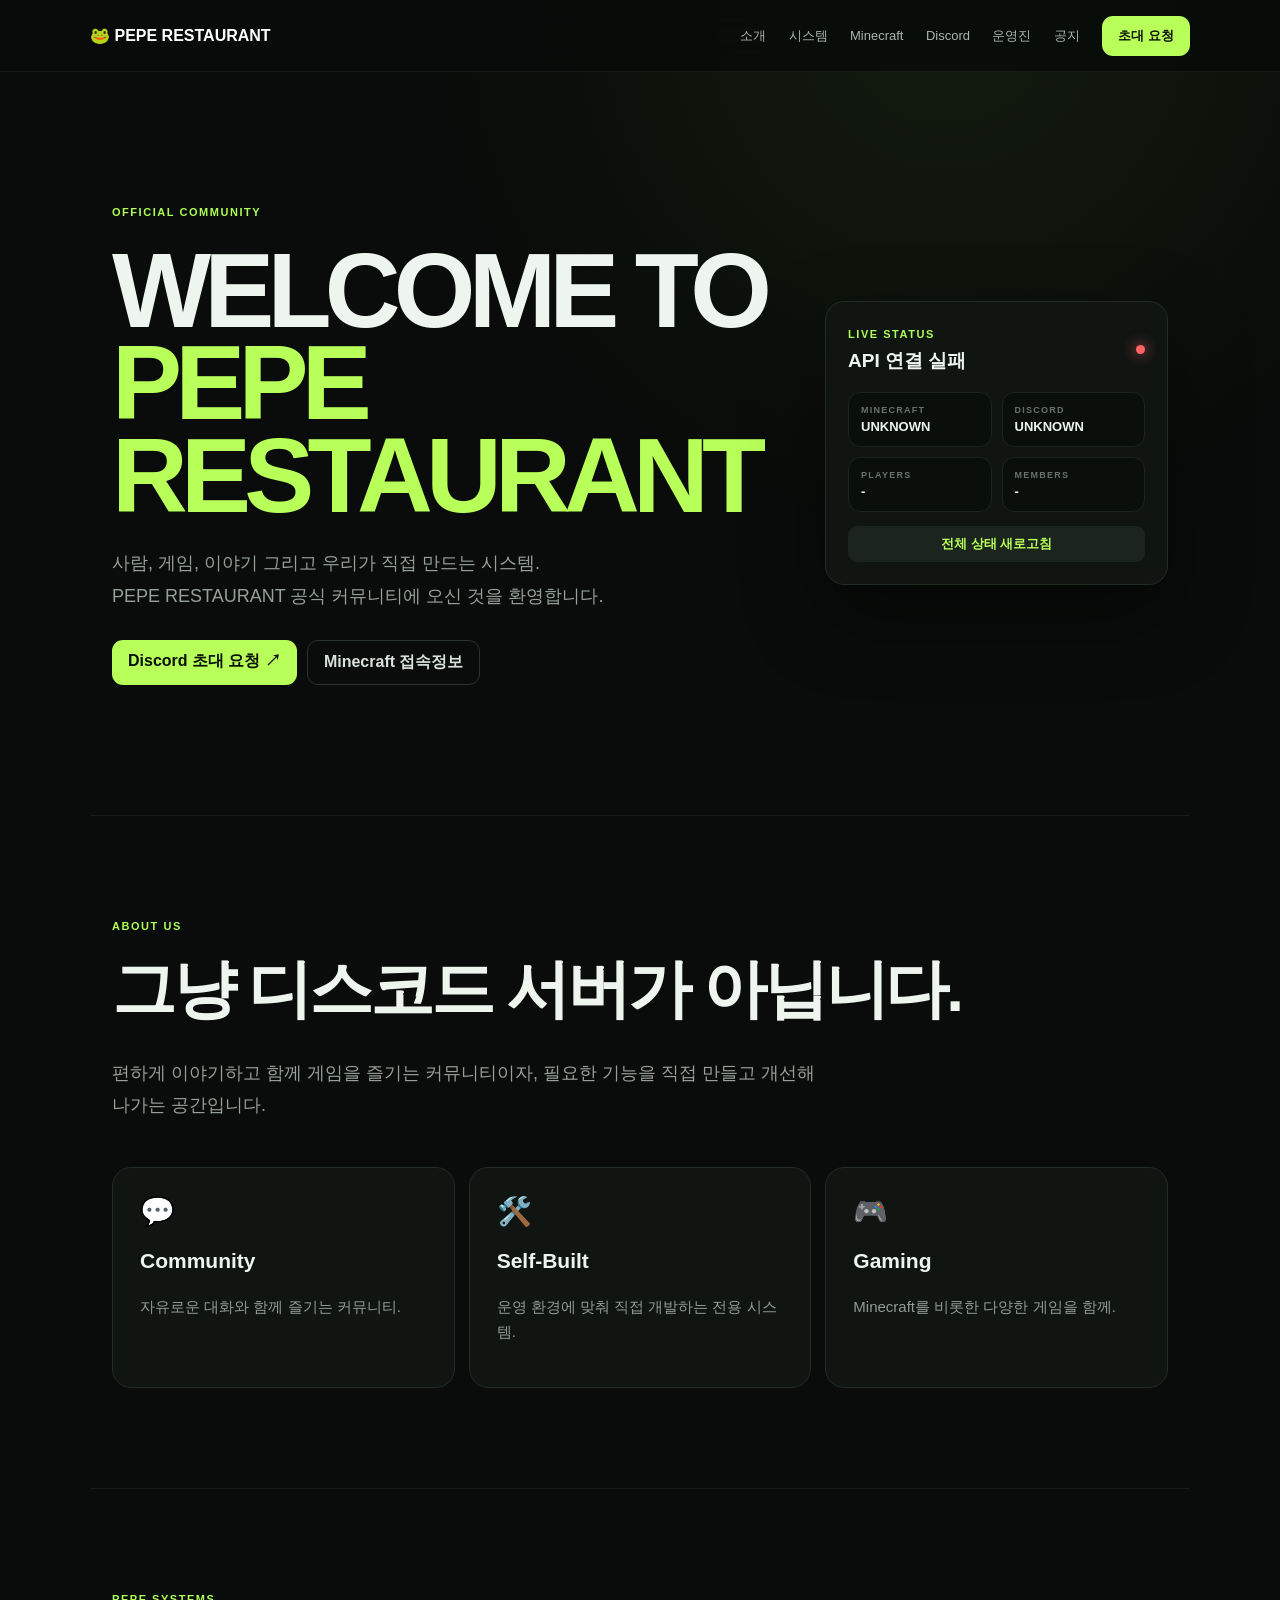
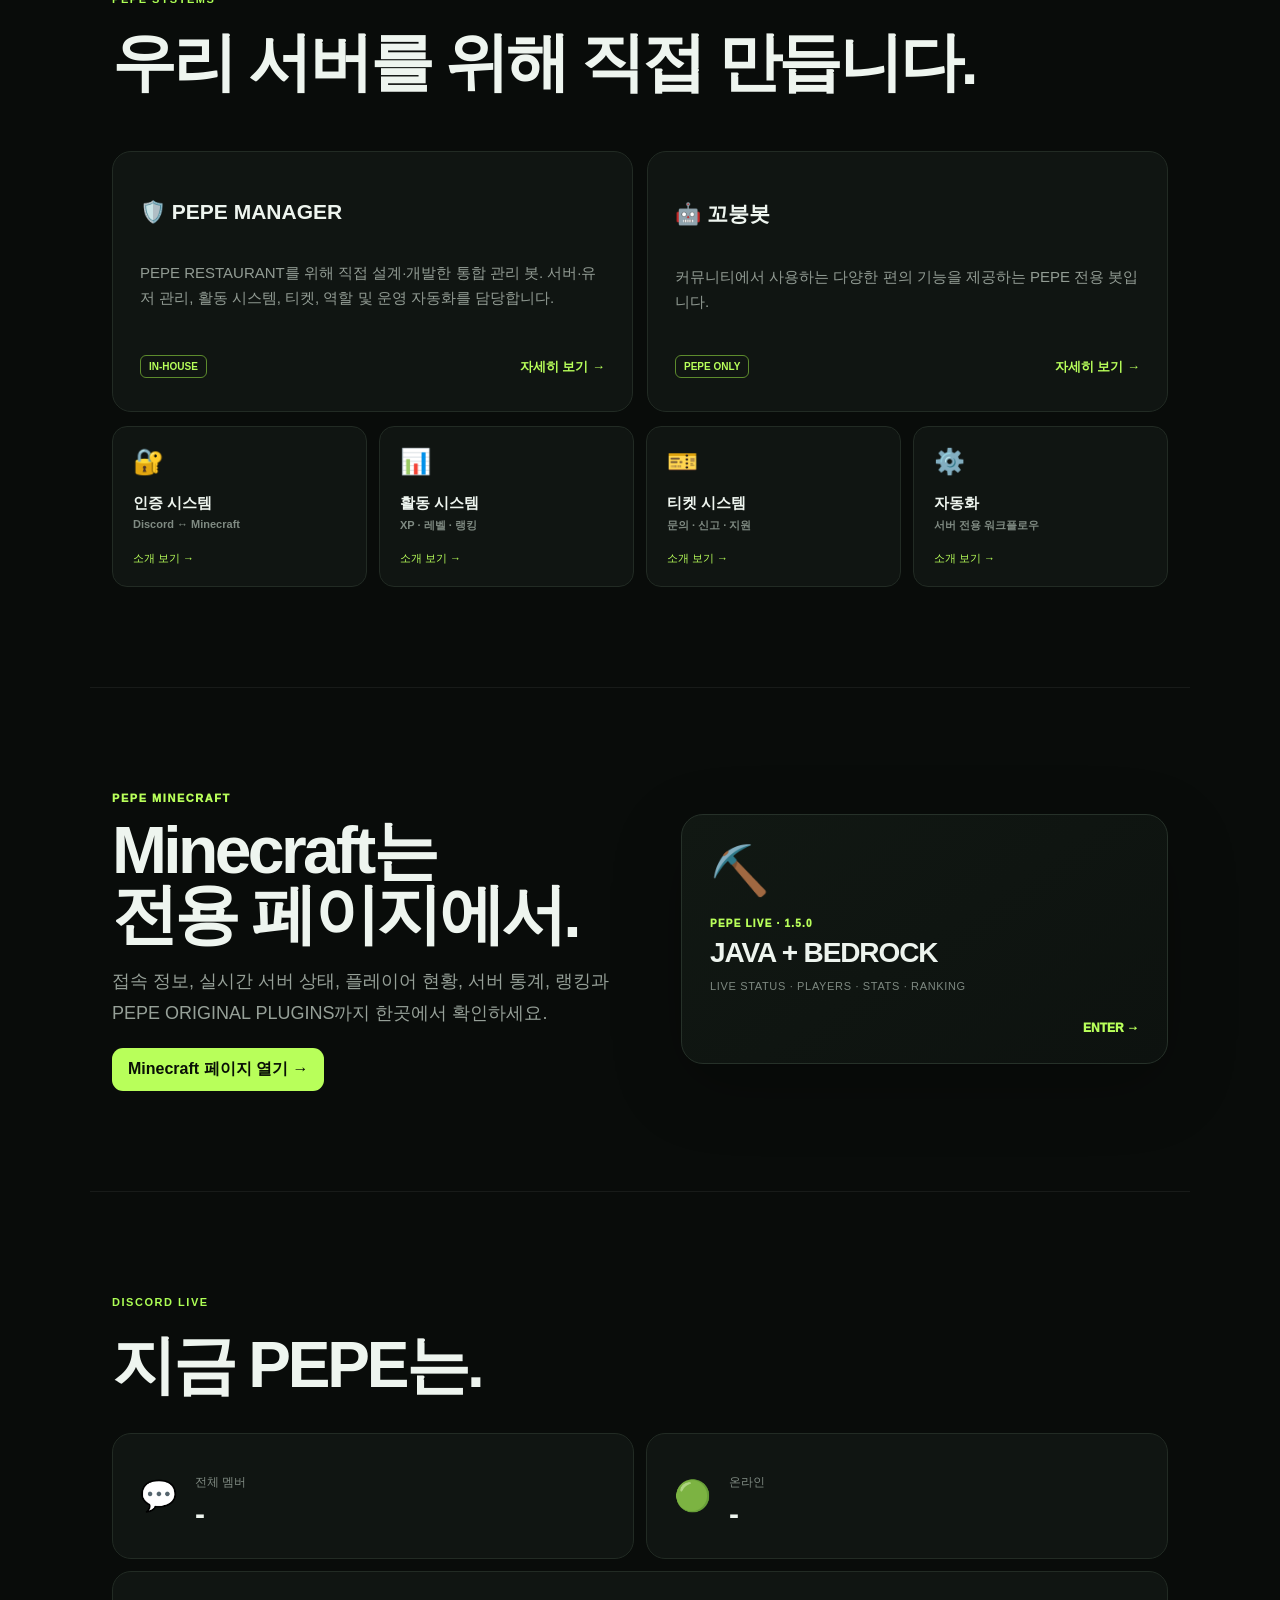
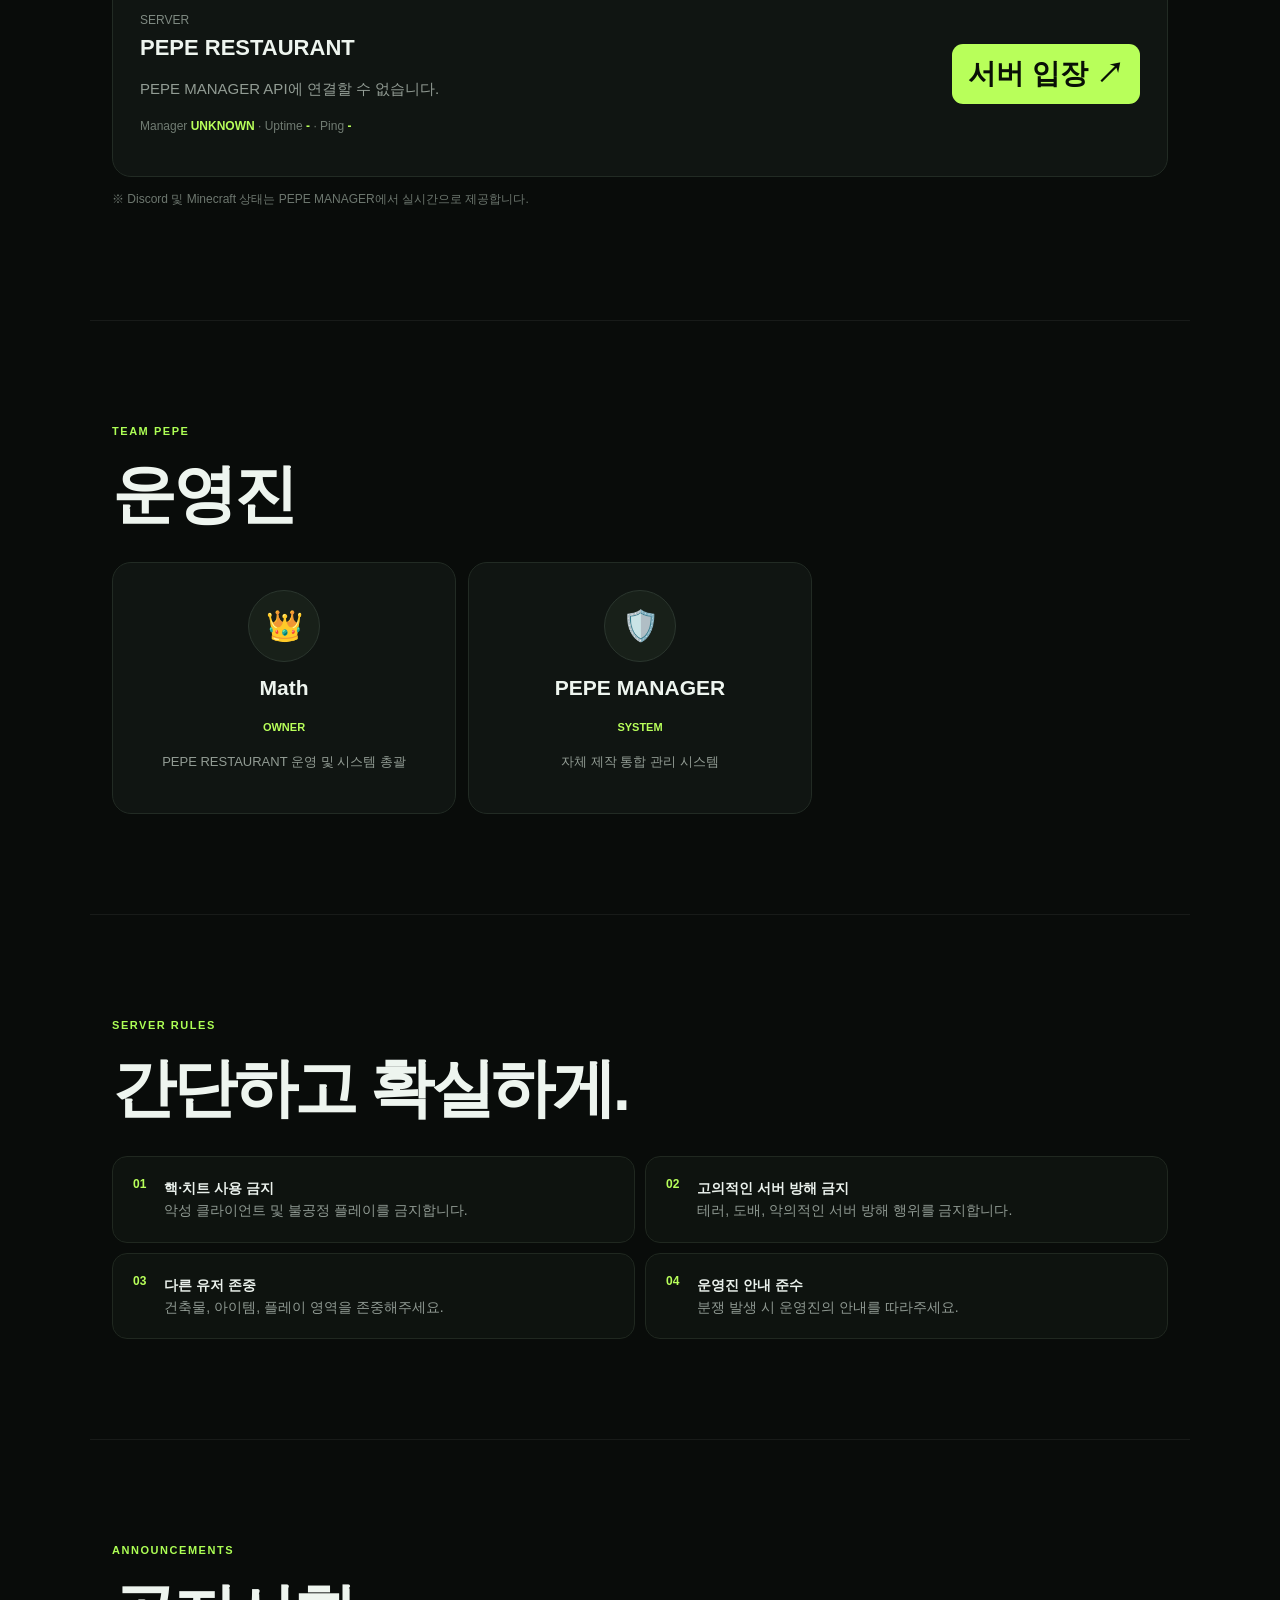
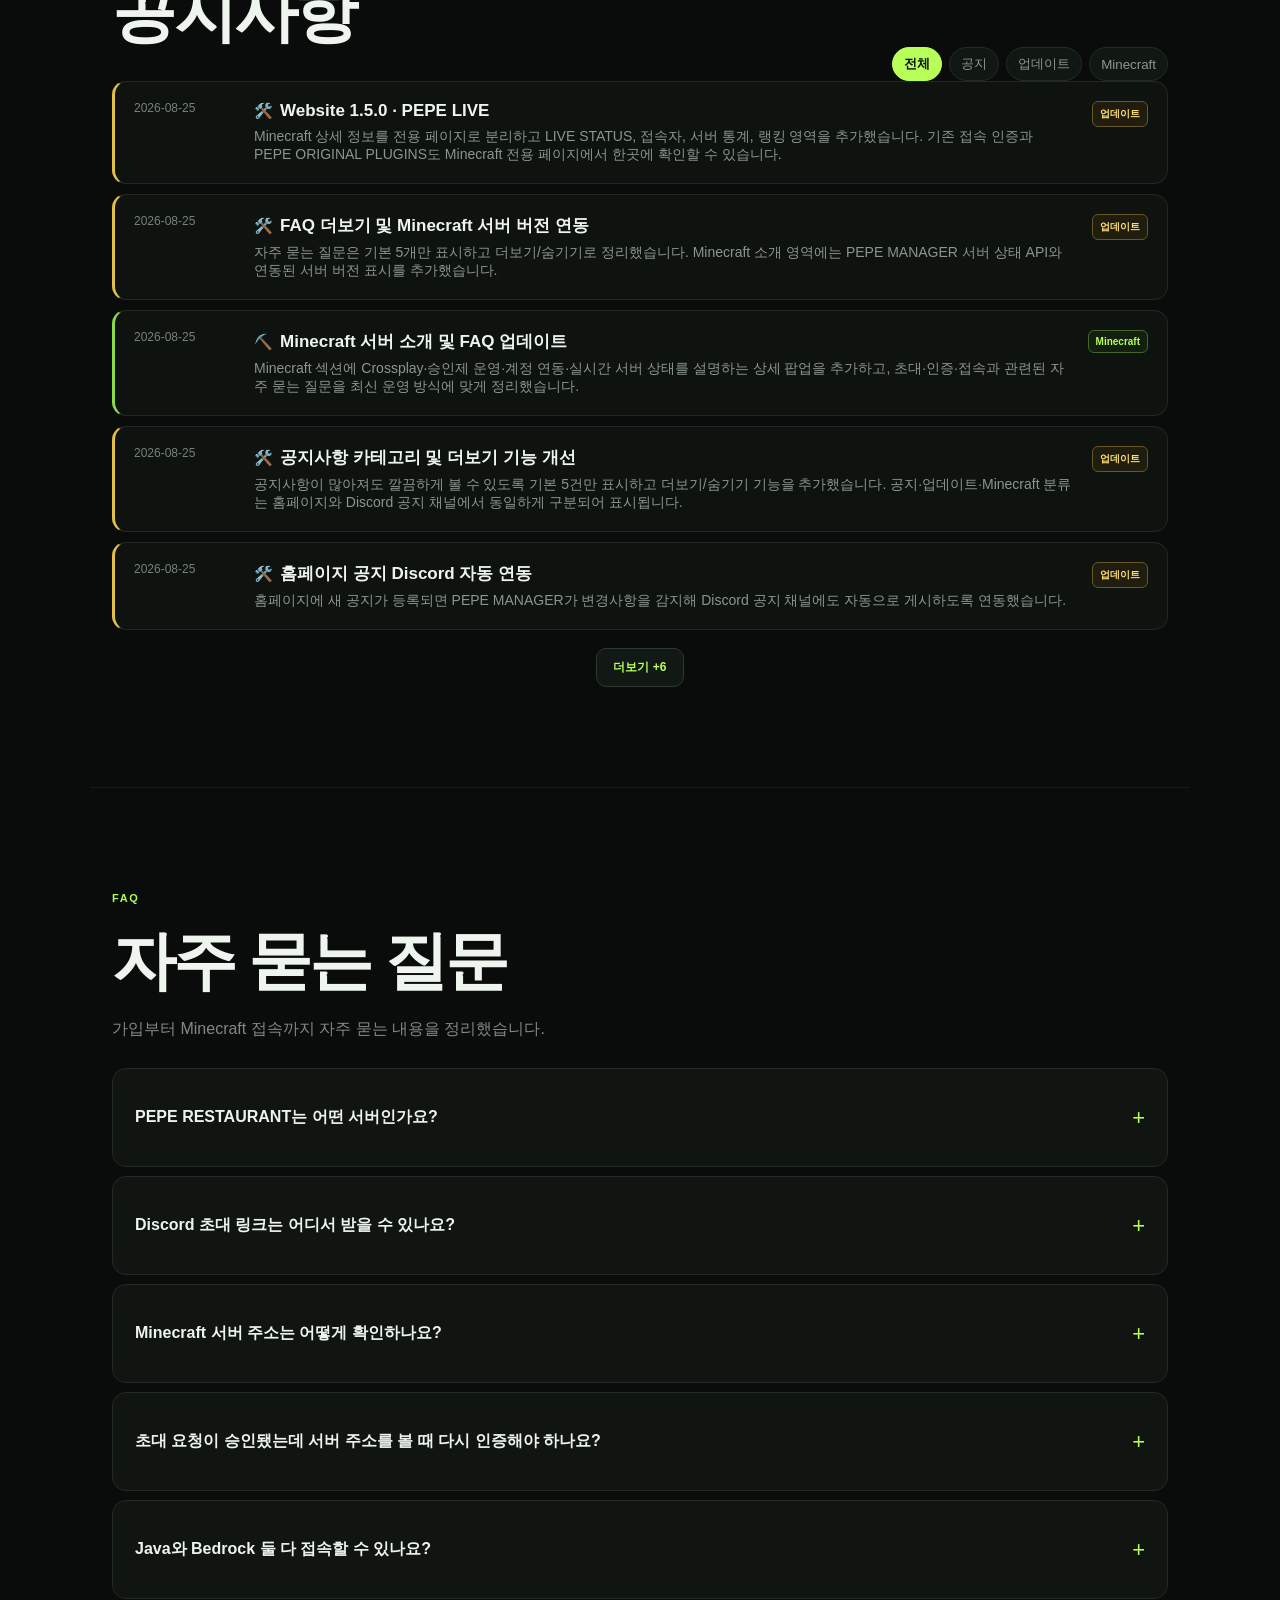
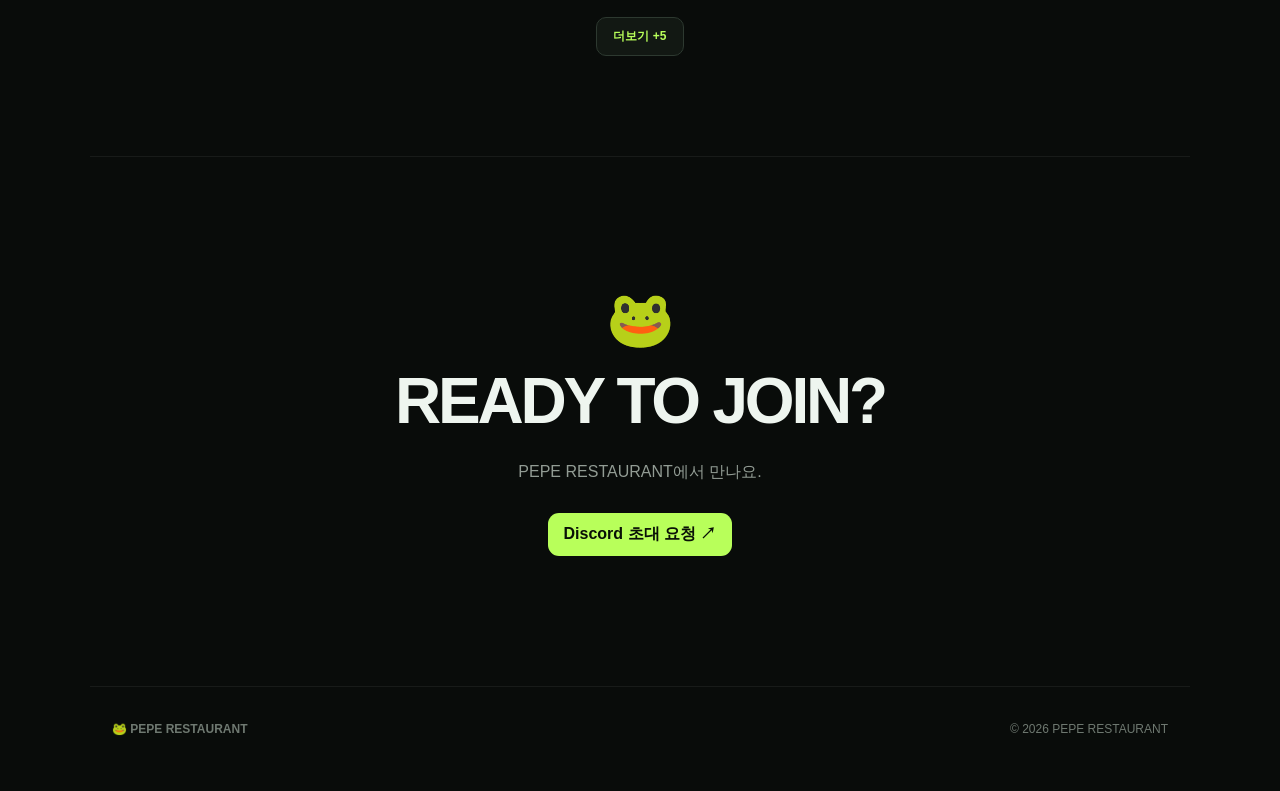
==== commit d4658b7f: "." ====
--- a/index.html
+++ b/index.html
@@ -1,443 +1,277 @@
-<!doctype html>
+<!DOCTYPE html>
+
 <html lang="ko">
 <head>
-  <meta charset="utf-8">
-  <meta name="viewport" content="width=device-width,initial-scale=1">
-  <meta name="theme-color" content="#090c0a">
-  <link rel="icon" href="favicon.svg" type="image/svg+xml">
-  <link rel="apple-touch-icon" href="icon-180.svg">
-  <meta name="description" content="PEPE RESTAURANT 공식 홈페이지">
-  <meta property="og:title" content="PEPE RESTAURANT">
-  <meta property="og:description" content="PEPE RESTAURANT 공식 커뮤니티">
-  <meta property="og:type" content="website">
-  <title>PEPE RESTAURANT</title>
-  <link rel="manifest" href="manifest.json">
-  <link rel="stylesheet" href="style.css?v=1.4.2">
+<meta charset="utf-8"/>
+<meta content="width=device-width,initial-scale=1" name="viewport"/>
+<meta content="#090c0a" name="theme-color"/>
+<link href="favicon.svg" rel="icon" type="image/svg+xml"/>
+<link href="icon-180.svg" rel="apple-touch-icon"/>
+<meta content="PEPE RESTAURANT 공식 홈페이지" name="description"/>
+<meta content="PEPE RESTAURANT" property="og:title"/>
+<meta content="PEPE RESTAURANT 공식 커뮤니티" property="og:description"/>
+<meta content="website" property="og:type"/>
+<title>PEPE RESTAURANT</title>
+<link href="manifest.json" rel="manifest"/>
+<link href="style.css?v=1.5.0" rel="stylesheet"/>
 </head>
 <body>
-  <div class="bg-glow"></div>
+<div class="bg-glow"></div>
+<nav>
+<a class="brand" href="#top">🐸 <span>PEPE RESTAURANT</span></a>
+<div class="nav-links">
+<a href="#about">소개</a>
+<a href="#system">시스템</a>
+<a href="minecraft.html">Minecraft</a>
+<a href="#discord">Discord</a>
+<a href="#staff">운영진</a>
+<a href="#notices">공지</a>
+<a class="join" href="request.html">초대 요청</a>
+</div>
+</nav>
+<header id="top">
+<div class="hero-left">
+<small>OFFICIAL COMMUNITY</small>
+<h1>WELCOME TO<br/><em>PEPE RESTAURANT</em></h1>
+<p>사람, 게임, 이야기 그리고 우리가 직접 만드는 시스템.<br/>PEPE RESTAURANT 공식 커뮤니티에 오신 것을 환영합니다.</p>
+<div class="hero-actions">
+<a class="button" href="request.html">Discord 초대 요청 ↗</a>
+<a class="button ghost" href="minecraft.html">Minecraft 접속정보</a>
+</div>
+</div>
+<aside class="hero-status card">
+<div class="status-head">
+<div>
+<span class="label">LIVE STATUS</span>
+<strong id="overall-state">상태 확인 중...</strong>
+</div>
+<span class="dot loading" id="overall-dot"></span>
+</div>
+<div class="status-grid">
+<div><small>MINECRAFT</small><b id="mc-main-state">-</b></div>
+<div><small>DISCORD</small><b id="discord-main-state">-</b></div>
+<div><small>PLAYERS</small><b id="player-count">-</b></div>
+<div><small>MEMBERS</small><b id="discord-member-count">-</b></div>
+</div>
+<button class="mini" id="refresh-all">전체 상태 새로고침</button>
+</aside>
+</header>
+<main>
+<section id="about">
+<small>ABOUT US</small>
+<h2>그냥 디스코드 서버가 아닙니다.</h2>
+<p class="lead">편하게 이야기하고 함께 게임을 즐기는 커뮤니티이자, 필요한 기능을 직접 만들고 개선해 나가는 공간입니다.</p>
+<div class="grid three">
+<article>💬<h3>Community</h3><p>자유로운 대화와 함께 즐기는 커뮤니티.</p></article>
+<article>🛠️<h3>Self-Built</h3><p>운영 환경에 맞춰 직접 개발하는 전용 시스템.</p></article>
+<article>🎮<h3>Gaming</h3><p>Minecraft를 비롯한 다양한 게임을 함께.</p></article>
+</div>
+</section>
+<section id="system">
+<small>PEPE SYSTEMS</small>
+<h2>우리 서버를 위해 직접 만듭니다.</h2>
+<div class="grid two system-grid">
+<article class="system-card">
+<h3>🛡️ PEPE MANAGER</h3>
+<p>PEPE RESTAURANT를 위해 직접 설계·개발한 통합 관리 봇. 서버·유저 관리, 활동 시스템, 티켓, 역할 및 운영 자동화를 담당합니다.</p>
+<div class="system-card-footer">
+<mark>IN-HOUSE</mark>
+<button class="system-more" data-system-modal="manager" type="button">자세히 보기 →</button>
+</div>
+</article>
+<article class="system-card">
+<h3>🤖 꼬붕봇</h3>
+<p>커뮤니티에서 사용하는 다양한 편의 기능을 제공하는 PEPE 전용 봇입니다.</p>
+<div class="system-card-footer">
+<mark>PEPE ONLY</mark>
+<button class="system-more" data-system-modal="kkobung" type="button">자세히 보기 →</button>
+</div>
+</article>
+</div>
+<div class="system-feature-grid">
+<button class="system-feature-card" data-system-modal="auth" type="button">
+<span class="system-feature-icon">🔐</span>
+<strong>인증 시스템</strong>
+<small>Discord ↔ Minecraft</small>
+<em>소개 보기 →</em>
+</button>
+<button class="system-feature-card" data-system-modal="activity" type="button">
+<span class="system-feature-icon">📊</span>
+<strong>활동 시스템</strong>
+<small>XP · 레벨 · 랭킹</small>
+<em>소개 보기 →</em>
+</button>
+<button class="system-feature-card" data-system-modal="ticket" type="button">
+<span class="system-feature-icon">🎫</span>
+<strong>티켓 시스템</strong>
+<small>문의 · 신고 · 지원</small>
+<em>소개 보기 →</em>
+</button>
+<button class="system-feature-card" data-system-modal="automation" type="button">
+<span class="system-feature-icon">⚙️</span>
+<strong>자동화</strong>
+<small>서버 전용 워크플로우</small>
+<em>소개 보기 →</em>
+</button>
+</div>
+</section>
+<section class="minecraft-hub-preview" id="minecraft">
+<div class="minecraft-hub-copy">
+<small>PEPE MINECRAFT</small>
+<h2>Minecraft는<br/>전용 페이지에서.</h2>
+<p class="lead">접속 정보, 실시간 서버 상태, 플레이어 현황, 서버 통계, 랭킹과 PEPE ORIGINAL PLUGINS까지 한곳에서 확인하세요.</p>
+<a class="button" href="minecraft.html">Minecraft 페이지 열기 →</a>
+</div>
+<a aria-label="PEPE Minecraft 전용 페이지 열기" class="minecraft-hub-card" href="minecraft.html">
+<span class="minecraft-hub-icon">⛏️</span>
+<div>
+<small>PEPE LIVE · 1.5.0</small>
+<strong>JAVA + BEDROCK</strong>
+<p>LIVE STATUS · PLAYERS · STATS · RANKING</p>
+</div>
+<em>ENTER →</em>
+</a>
+</section>
+<section id="discord">
+<small>DISCORD LIVE</small>
+<h2>지금 PEPE는.</h2>
+<div class="discord-panel">
+<article>
+<div class="discord-icon">💬</div>
+<div>
+<span class="muted">전체 멤버</span>
+<strong id="discord-total">-</strong>
+</div>
+</article>
+<article>
+<div class="discord-icon">🟢</div>
+<div>
+<span class="muted">온라인</span>
+<strong id="discord-online">-</strong>
+</div>
+</article>
+<article class="discord-wide">
+<div>
+<span class="muted">SERVER</span>
+<strong id="discord-name">PEPE RESTAURANT</strong>
+<p id="discord-status-text">Discord 상태를 확인하고 있습니다.</p>
+<p class="discord-meta">Manager <b id="manager-status">-</b> · Uptime <b id="manager-uptime">-</b> · Ping <b id="manager-ping">-</b></p>
+</div>
+<a class="button" href="request.html">서버 입장 ↗</a>
+</article>
+</div>
+<p class="hint">※ Discord 및 Minecraft 상태는 PEPE MANAGER에서 실시간으로 제공합니다.</p>
+</section>
+<section id="staff">
+<small>TEAM PEPE</small>
+<h2>운영진</h2>
+<div class="staff-grid" id="staff-list"></div>
+</section>
+<section id="rules">
+<small>SERVER RULES</small>
+<h2>간단하고 확실하게.</h2>
+<div class="rules">
+<div><span>01</span><p><b>핵·치트 사용 금지</b><br/>악성 클라이언트 및 불공정 플레이를 금지합니다.</p></div>
+<div><span>02</span><p><b>고의적인 서버 방해 금지</b><br/>테러, 도배, 악의적인 서버 방해 행위를 금지합니다.</p></div>
+<div><span>03</span><p><b>다른 유저 존중</b><br/>건축물, 아이템, 플레이 영역을 존중해주세요.</p></div>
+<div><span>04</span><p><b>운영진 안내 준수</b><br/>분쟁 발생 시 운영진의 안내를 따라주세요.</p></div>
+</div>
+</section>
+<section id="notices">
+<div class="section-title-row">
+<div>
+<small>ANNOUNCEMENTS</small>
+<h2>공지사항</h2>
+</div>
+<div class="filters">
+<button class="filter active" data-filter="all">전체</button>
+<button class="filter" data-filter="notice">공지</button>
+<button class="filter" data-filter="update">업데이트</button>
+<button class="filter" data-filter="minecraft">Minecraft</button>
+</div>
+</div>
+<div class="timeline" id="notices-list"></div>
+<div class="notice-more-wrap">
+<button class="notice-more-btn" hidden="" id="notice-toggle" type="button">더보기</button>
+</div>
+</section>
+<section id="faq">
+<small>FAQ</small>
+<h2>자주 묻는 질문</h2>
+<p class="faq-lead">가입부터 Minecraft 접속까지 자주 묻는 내용을 정리했습니다.</p>
+<div class="faq-list">
+<details>
+<summary>PEPE RESTAURANT는 어떤 서버인가요?</summary>
+<p>게임, 대화와 커뮤니티 활동을 중심으로 운영되는 PEPE 전용 서버입니다. PEPE MANAGER, 인증 시스템, 홈페이지와 관리자 도구 등 운영에 필요한 시스템도 직접 제작하고 있습니다.</p>
+</details>
+<details>
+<summary>Discord 초대 링크는 어디서 받을 수 있나요?</summary>
+<p>초대 링크는 공개하지 않습니다. 홈페이지의 <b>Discord 초대 요청</b> 페이지에서 Discord 계정으로 요청을 제출하면 운영진이 확인해 승인 또는 거절합니다. 승인된 계정에만 초대 링크가 표시됩니다.</p>
+</details>
+<details>
+<summary>Minecraft 서버 주소는 어떻게 확인하나요?</summary>
+<p>Minecraft 인증 역할을 가진 유저 또는 Discord 초대 요청이 승인된 유저는 Minecraft 전용 페이지에서 승인 상태를 확인한 뒤 Java/Bedrock 접속 주소를 볼 수 있습니다.</p>
+</details>
+<details>
+<summary>초대 요청이 승인됐는데 서버 주소를 볼 때 다시 인증해야 하나요?</summary>
+<p>같은 브라우저에서는 승인 정보가 일정 시간 유지되므로 보통 다시 인증할 필요가 없습니다. 쿠키나 사이트 저장 데이터를 삭제했거나 인증 정보가 만료된 경우에는 다시 Discord 계정 확인이 필요할 수 있습니다.</p>
+</details>
+<details>
+<summary>Java와 Bedrock 둘 다 접속할 수 있나요?</summary>
+<p>네. PEPE Minecraft는 Java + Bedrock Crossplay를 지원합니다. 승인된 멤버에게 각 에디션의 접속 정보를 Minecraft 전용 페이지에서 제공합니다.</p>
+</details>
+<details>
+<summary>Minecraft 인증 역할은 어떻게 받나요?</summary>
+<p>Discord의 Minecraft 인증 시스템에서 인증 요청을 제출하고 운영진 승인을 받으면 <b>✅ MINECRAFT 인증</b> 역할이 지급됩니다. 이후 Java 또는 Bedrock 닉네임을 등록해 계정을 연결할 수 있습니다.</p>
+</details>
+<details>
+<summary>인증 요청이나 초대 요청이 거절되면 어떻게 하나요?</summary>
+<p>거절 사유가 해결된 뒤 다시 요청할 수 있습니다. 반복적인 허위 요청이나 서버 규칙을 위반하는 요청은 제한될 수 있습니다.</p>
+</details>
+<details>
+<summary>PEPE MANAGER와 꼬붕봇은 어떤 봇인가요?</summary>
+<p><b>PEPE MANAGER</b>는 서버 운영, 인증, 활동, 티켓과 자동화를 담당하는 자체 제작 관리 봇이고, <b>꼬붕봇</b>은 커뮤니티 편의 기능을 담당하는 PEPE 전용 봇입니다.</p>
+</details>
+<details>
+<summary>문의나 신고는 어디서 하나요?</summary>
+<p>Discord의 티켓 시스템을 이용해 문의·신고·지원 요청을 접수할 수 있습니다. 공개 채널에서 다루기 어려운 내용은 티켓을 이용해주세요.</p>
+</details>
+<details>
+<summary>홈페이지 공지와 Discord 공지는 같은 내용인가요?</summary>
+<p>홈페이지의 공지·업데이트·Minecraft 소식은 PEPE MANAGER와 연동되어 Discord 공지 채널에도 분류별 임베드 형태로 자동 게시됩니다.</p>
+</details>
+</div>
+<div class="faq-more-wrap">
+<button class="faq-more-btn" hidden="" id="faq-toggle" type="button">더보기</button>
+</div>
+</section>
+<section class="cta">
+<div>🐸</div>
+<h2>READY TO JOIN?</h2>
+<p>PEPE RESTAURANT에서 만나요.</p>
+<a class="button" href="request.html">Discord 초대 요청 ↗</a>
+</section>
+</main>
+<footer>
+<b>🐸 PEPE RESTAURANT</b>
+<span>© 2026 PEPE RESTAURANT</span>
+</footer>
+<button aria-label="맨 위로" id="top-button">↑</button>
+<div id="toast">복사 완료!</div>
+<div aria-hidden="true" class="system-modal" id="system-modal">
+<div class="system-modal-backdrop" data-system-close=""></div>
+<section aria-labelledby="system-modal-title" aria-modal="true" class="system-modal-panel" role="dialog">
+<button aria-label="닫기" class="system-modal-close" data-system-close="" type="button">×</button>
+<div class="system-modal-icon" id="system-modal-icon">🐸</div>
+<small id="system-modal-kicker">PEPE SYSTEMS</small>
+<h2 id="system-modal-title">PEPE MANAGER</h2>
+<p class="system-modal-lead" id="system-modal-lead"></p>
+<div class="system-modal-body" id="system-modal-body"></div>
+<div class="system-modal-tags" id="system-modal-tags"></div>
+</section>
+</div>
 
-  <nav>
-    <a class="brand" href="#top">🐸 <span>PEPE RESTAURANT</span></a>
-    <div class="nav-links">
-      <a href="#about">소개</a>
-      <a href="#system">시스템</a>
-      <a href="#mc">Minecraft</a>
-      <a href="#discord">Discord</a>
-      <a href="#staff">운영진</a>
-      <a href="#notices">공지</a>
-      <a class="join" href="request.html">초대 요청</a>
-    </div>
-  </nav>
-
-  <header id="top">
-    <div class="hero-left">
-      <small>OFFICIAL COMMUNITY</small>
-      <h1>WELCOME TO<br><em>PEPE RESTAURANT</em></h1>
-      <p>사람, 게임, 이야기 그리고 우리가 직접 만드는 시스템.<br>PEPE RESTAURANT 공식 커뮤니티에 오신 것을 환영합니다.</p>
-      <div class="hero-actions">
-        <a class="button" href="request.html">Discord 초대 요청 ↗</a>
-        <a class="button ghost" href="#mc">Minecraft 접속정보</a>
-      </div>
-    </div>
-
-    <aside class="hero-status card">
-      <div class="status-head">
-        <div>
-          <span class="label">LIVE STATUS</span>
-          <strong id="overall-state">상태 확인 중...</strong>
-        </div>
-        <span class="dot loading" id="overall-dot"></span>
-      </div>
-
-      <div class="status-grid">
-        <div><small>MINECRAFT</small><b id="mc-main-state">-</b></div>
-        <div><small>DISCORD</small><b id="discord-main-state">-</b></div>
-        <div><small>PLAYERS</small><b id="player-count">-</b></div>
-        <div><small>MEMBERS</small><b id="discord-member-count">-</b></div>
-      </div>
-
-      <button class="mini" id="refresh-all">전체 상태 새로고침</button>
-    </aside>
-  </header>
-
-  <main>
-    <section id="about">
-      <small>ABOUT US</small>
-      <h2>그냥 디스코드 서버가 아닙니다.</h2>
-      <p class="lead">편하게 이야기하고 함께 게임을 즐기는 커뮤니티이자, 필요한 기능을 직접 만들고 개선해 나가는 공간입니다.</p>
-      <div class="grid three">
-        <article>💬<h3>Community</h3><p>자유로운 대화와 함께 즐기는 커뮤니티.</p></article>
-        <article>🛠️<h3>Self-Built</h3><p>운영 환경에 맞춰 직접 개발하는 전용 시스템.</p></article>
-        <article>🎮<h3>Gaming</h3><p>Minecraft를 비롯한 다양한 게임을 함께.</p></article>
-      </div>
-    </section>
-
-    <section id="system">
-      <small>PEPE SYSTEMS</small>
-      <h2>우리 서버를 위해 직접 만듭니다.</h2>
-
-      <div class="grid two system-grid">
-        <article class="system-card">
-          <h3>🛡️ PEPE MANAGER</h3>
-          <p>PEPE RESTAURANT를 위해 직접 설계·개발한 통합 관리 봇. 서버·유저 관리, 활동 시스템, 티켓, 역할 및 운영 자동화를 담당합니다.</p>
-          <div class="system-card-footer">
-            <mark>IN-HOUSE</mark>
-            <button class="system-more" type="button" data-system-modal="manager">자세히 보기 →</button>
-          </div>
-        </article>
-
-        <article class="system-card">
-          <h3>🤖 꼬붕봇</h3>
-          <p>커뮤니티에서 사용하는 다양한 편의 기능을 제공하는 PEPE 전용 봇입니다.</p>
-          <div class="system-card-footer">
-            <mark>PEPE ONLY</mark>
-            <button class="system-more" type="button" data-system-modal="kkobung">자세히 보기 →</button>
-          </div>
-        </article>
-      </div>
-
-      <div class="system-feature-grid">
-        <button class="system-feature-card" type="button" data-system-modal="auth">
-          <span class="system-feature-icon">🔐</span>
-          <strong>인증 시스템</strong>
-          <small>Discord ↔ Minecraft</small>
-          <em>소개 보기 →</em>
-        </button>
-
-        <button class="system-feature-card" type="button" data-system-modal="activity">
-          <span class="system-feature-icon">📊</span>
-          <strong>활동 시스템</strong>
-          <small>XP · 레벨 · 랭킹</small>
-          <em>소개 보기 →</em>
-        </button>
-
-        <button class="system-feature-card" type="button" data-system-modal="ticket">
-          <span class="system-feature-icon">🎫</span>
-          <strong>티켓 시스템</strong>
-          <small>문의 · 신고 · 지원</small>
-          <em>소개 보기 →</em>
-        </button>
-
-        <button class="system-feature-card" type="button" data-system-modal="automation">
-          <span class="system-feature-icon">⚙️</span>
-          <strong>자동화</strong>
-          <small>서버 전용 워크플로우</small>
-          <em>소개 보기 →</em>
-        </button>
-      </div>
-    </section>
-
-    <section id="mc" class="mc">
-      <div class="mc-intro">
-        <small>PEPE MINECRAFT</small>
-        <h2>Java + Bedrock<br>Crossplay</h2>
-        <p class="lead">PEPE 멤버를 위한 Minecraft 서버. Discord ↔ Minecraft 인증 시스템을 통해 운영됩니다.</p>
-
-        <div class="mc-live">
-          <span class="dot loading" id="java-dot"></span>
-          <span>Java <b id="java-live">확인 중</b></span>
-          <span class="dot loading" id="bedrock-dot"></span>
-          <span>Bedrock <b id="bedrock-live">확인 중</b></span>
-        </div>
-        <div class="mc-version-line">
-          <span>🧩 서버 버전</span>
-          <b id="mc-version-live">확인 중</b>
-        </div>
-
-        <button class="mc-about-button" type="button" data-mc-modal="overview">
-          ⛏️ Minecraft 서버 소개 보기 →
-        </button>
-      </div>
-
-      <article class="server">
-        <div id="server-link-locked">
-          <b>🔐 승인된 멤버 전용</b>
-          <p>Minecraft 인증 유저 또는 Discord 초대 요청이 승인된 유저는 서버 접속 주소를 확인할 수 있습니다.</p>
-          <button class="verified-login" id="verified-login">승인 상태 확인 / Discord 인증</button>
-          <p class="auth-message" id="auth-message"></p>
-        </div>
-
-        <div id="server-link-unlocked" hidden>
-          <div class="server-row">
-            <div>
-              <b>💻 Java Edition</b>
-              <code id="java-address">인증 후 표시</code>
-            </div>
-            <button data-copy-target="java-address">복사</button>
-          </div>
-          <hr>
-          <div class="server-row">
-            <div>
-              <b>📱 Bedrock Edition</b>
-              <code id="bedrock-address">인증 후 표시</code>
-            </div>
-            <button data-copy-target="bedrock-address">복사</button>
-          </div>
-          <p>✅ 승인된 계정입니다.</p>
-          <button class="auth-logout" id="auth-logout">인증 정보 지우기</button>
-        </div>
-      </article>
-
-      <div class="mc-feature-grid">
-        <button class="mc-feature-card" type="button" data-mc-modal="crossplay">
-          <span>🌐</span>
-          <strong>Crossplay</strong>
-          <small>Java + Bedrock</small>
-          <em>소개 보기 →</em>
-        </button>
-
-        <button class="mc-feature-card" type="button" data-mc-modal="access">
-          <span>🔐</span>
-          <strong>승인제 운영</strong>
-          <small>Discord 인증 · 초대 승인</small>
-          <em>소개 보기 →</em>
-        </button>
-
-        <button class="mc-feature-card" type="button" data-mc-modal="account">
-          <span>🔗</span>
-          <strong>계정 연동</strong>
-          <small>Java · Bedrock 닉네임</small>
-          <em>소개 보기 →</em>
-        </button>
-
-        <button class="mc-feature-card" type="button" data-mc-modal="status">
-          <span>📡</span>
-          <strong>실시간 상태</strong>
-          <small>접속자 · TPS · 버전</small>
-          <em>소개 보기 →</em>
-        </button>
-      </div>
-
-      <section class="pepe-original" aria-labelledby="pepe-original-title">
-        <div class="pepe-original-head">
-          <small>🐸 PEPE ORIGINAL PLUGINS</small>
-          <h3 id="pepe-original-title">우리 서버를 위해 직접 개발합니다.</h3>
-          <p>PEPE Minecraft의 운영 방식과 커뮤니티에 맞춰 직접 설계·개발한 전용 플러그인입니다.</p>
-        </div>
-
-        <div class="pepe-plugin-grid">
-          <button class="pepe-plugin-card" type="button" data-mc-modal="plugin-adminbridge">
-            <div class="pepe-plugin-title"><strong>PepeAdminBridge</strong><span>IN-HOUSE</span></div>
-            <p>외부 관리자 도구와 서버 관리 데이터를 연결하는 전용 브리지.</p>
-            <em>상세 기능 보기 →</em>
-          </button>
-          <button class="pepe-plugin-card" type="button" data-mc-modal="plugin-auth">
-            <div class="pepe-plugin-title"><strong>PepeAuth</strong><span>IN-HOUSE</span></div>
-            <p>인증된 멤버 중심으로 서버 접속을 관리하는 PEPE 인증 시스템.</p>
-            <em>상세 기능 보기 →</em>
-          </button>
-          <button class="pepe-plugin-card" type="button" data-mc-modal="plugin-bedrock">
-            <div class="pepe-plugin-title"><strong>PepeBedrock</strong><span>IN-HOUSE</span></div>
-            <p>Java·Bedrock 접속 환경을 구분하고 안내하는 크로스플랫폼 기능.</p>
-            <em>상세 기능 보기 →</em>
-          </button>
-          <button class="pepe-plugin-card" type="button" data-mc-modal="plugin-bridge">
-            <div class="pepe-plugin-title"><strong>PepeBridge</strong><span>IN-HOUSE</span></div>
-            <p>TPS와 접속자 상태를 서버 매니저에 전달하는 경량 상태 브리지.</p>
-            <em>상세 기능 보기 →</em>
-          </button>
-          <button class="pepe-plugin-card" type="button" data-mc-modal="plugin-core">
-            <div class="pepe-plugin-title"><strong>PepeCore</strong><span>IN-HOUSE</span></div>
-            <p>도움말부터 화이트리스트·저장·종료까지 담당하는 서버 코어.</p>
-            <em>상세 기능 보기 →</em>
-          </button>
-          <button class="pepe-plugin-card" type="button" data-mc-modal="plugin-death">
-            <div class="pepe-plugin-title"><strong>PepeDeath</strong><span>IN-HOUSE</span></div>
-            <p>마지막 사망 위치 기록과 위치 확인·복귀를 지원하는 시스템.</p>
-            <em>상세 기능 보기 →</em>
-          </button>
-          <button class="pepe-plugin-card" type="button" data-mc-modal="plugin-features">
-            <div class="pepe-plugin-title"><strong>PepeServerFeatures</strong><span>IN-HOUSE</span></div>
-            <p>플레이어 통계·등급·인증 연동 기능을 담당하는 야생 서버 기능팩.</p>
-            <em>상세 기능 보기 →</em>
-          </button>
-          <button class="pepe-plugin-card" type="button" data-mc-modal="plugin-suite">
-            <div class="pepe-plugin-title"><strong>PepeServerSuite</strong><span>IN-HOUSE</span></div>
-            <p>사이드바·서버 안내·인증 상태 UI를 통합하는 PEPE 서버 스위트.</p>
-            <em>상세 기능 보기 →</em>
-          </button>
-        </div>
-      </section>
-    </section>
-
-    <section id="discord">
-      <small>DISCORD LIVE</small>
-      <h2>지금 PEPE는.</h2>
-
-      <div class="discord-panel">
-        <article>
-          <div class="discord-icon">💬</div>
-          <div>
-            <span class="muted">전체 멤버</span>
-            <strong id="discord-total">-</strong>
-          </div>
-        </article>
-
-        <article>
-          <div class="discord-icon">🟢</div>
-          <div>
-            <span class="muted">온라인</span>
-            <strong id="discord-online">-</strong>
-          </div>
-        </article>
-
-        <article class="discord-wide">
-          <div>
-            <span class="muted">SERVER</span>
-            <strong id="discord-name">PEPE RESTAURANT</strong>
-            <p id="discord-status-text">Discord 상태를 확인하고 있습니다.</p>
-            <p class="discord-meta">Manager <b id="manager-status">-</b> · Uptime <b id="manager-uptime">-</b> · Ping <b id="manager-ping">-</b></p>
-          </div>
-          <a class="button" href="request.html">서버 입장 ↗</a>
-        </article>
-      </div>
-
-      <p class="hint">※ Discord 및 Minecraft 상태는 PEPE MANAGER에서 실시간으로 제공합니다.</p>
-    </section>
-
-    <section id="staff">
-      <small>TEAM PEPE</small>
-      <h2>운영진</h2>
-      <div class="staff-grid" id="staff-list"></div>
-    </section>
-
-    <section id="rules">
-      <small>SERVER RULES</small>
-      <h2>간단하고 확실하게.</h2>
-      <div class="rules">
-        <div><span>01</span><p><b>핵·치트 사용 금지</b><br>악성 클라이언트 및 불공정 플레이를 금지합니다.</p></div>
-        <div><span>02</span><p><b>고의적인 서버 방해 금지</b><br>테러, 도배, 악의적인 서버 방해 행위를 금지합니다.</p></div>
-        <div><span>03</span><p><b>다른 유저 존중</b><br>건축물, 아이템, 플레이 영역을 존중해주세요.</p></div>
-        <div><span>04</span><p><b>운영진 안내 준수</b><br>분쟁 발생 시 운영진의 안내를 따라주세요.</p></div>
-      </div>
-    </section>
-
-    <section id="notices">
-      <div class="section-title-row">
-        <div>
-          <small>ANNOUNCEMENTS</small>
-          <h2>공지사항</h2>
-        </div>
-        <div class="filters">
-          <button class="filter active" data-filter="all">전체</button>
-          <button class="filter" data-filter="notice">공지</button>
-          <button class="filter" data-filter="update">업데이트</button>
-          <button class="filter" data-filter="minecraft">Minecraft</button>
-        </div>
-      </div>
-      <div class="timeline" id="notices-list"></div>
-      <div class="notice-more-wrap">
-        <button id="notice-toggle" class="notice-more-btn" type="button" hidden>더보기</button>
-      </div>
-    </section>
-
-    <section id="faq">
-      <small>FAQ</small>
-      <h2>자주 묻는 질문</h2>
-      <p class="faq-lead">가입부터 Minecraft 접속까지 자주 묻는 내용을 정리했습니다.</p>
-
-      <div class="faq-list">
-        <details>
-          <summary>PEPE RESTAURANT는 어떤 서버인가요?</summary>
-          <p>게임, 대화와 커뮤니티 활동을 중심으로 운영되는 PEPE 전용 서버입니다. PEPE MANAGER, 인증 시스템, 홈페이지와 관리자 도구 등 운영에 필요한 시스템도 직접 제작하고 있습니다.</p>
-        </details>
-
-        <details>
-          <summary>Discord 초대 링크는 어디서 받을 수 있나요?</summary>
-          <p>초대 링크는 공개하지 않습니다. 홈페이지의 <b>Discord 초대 요청</b> 페이지에서 Discord 계정으로 요청을 제출하면 운영진이 확인해 승인 또는 거절합니다. 승인된 계정에만 초대 링크가 표시됩니다.</p>
-        </details>
-
-        <details>
-          <summary>Minecraft 서버 주소는 어떻게 확인하나요?</summary>
-          <p>Minecraft 인증 역할을 가진 유저 또는 Discord 초대 요청이 승인된 유저는 홈페이지 Minecraft 영역에서 승인 상태를 확인한 뒤 Java/Bedrock 접속 주소를 볼 수 있습니다.</p>
-        </details>
-
-        <details>
-          <summary>초대 요청이 승인됐는데 서버 주소를 볼 때 다시 인증해야 하나요?</summary>
-          <p>같은 브라우저에서는 승인 정보가 일정 시간 유지되므로 보통 다시 인증할 필요가 없습니다. 쿠키나 사이트 저장 데이터를 삭제했거나 인증 정보가 만료된 경우에는 다시 Discord 계정 확인이 필요할 수 있습니다.</p>
-        </details>
-
-        <details>
-          <summary>Java와 Bedrock 둘 다 접속할 수 있나요?</summary>
-          <p>네. PEPE Minecraft는 Java + Bedrock Crossplay를 지원합니다. 승인된 멤버에게 각 에디션의 접속 정보를 홈페이지에서 제공합니다.</p>
-        </details>
-
-        <details>
-          <summary>Minecraft 인증 역할은 어떻게 받나요?</summary>
-          <p>Discord의 Minecraft 인증 시스템에서 인증 요청을 제출하고 운영진 승인을 받으면 <b>✅ MINECRAFT 인증</b> 역할이 지급됩니다. 이후 Java 또는 Bedrock 닉네임을 등록해 계정을 연결할 수 있습니다.</p>
-        </details>
-
-        <details>
-          <summary>인증 요청이나 초대 요청이 거절되면 어떻게 하나요?</summary>
-          <p>거절 사유가 해결된 뒤 다시 요청할 수 있습니다. 반복적인 허위 요청이나 서버 규칙을 위반하는 요청은 제한될 수 있습니다.</p>
-        </details>
-
-        <details>
-          <summary>PEPE MANAGER와 꼬붕봇은 어떤 봇인가요?</summary>
-          <p><b>PEPE MANAGER</b>는 서버 운영, 인증, 활동, 티켓과 자동화를 담당하는 자체 제작 관리 봇이고, <b>꼬붕봇</b>은 커뮤니티 편의 기능을 담당하는 PEPE 전용 봇입니다.</p>
-        </details>
-
-        <details>
-          <summary>문의나 신고는 어디서 하나요?</summary>
-          <p>Discord의 티켓 시스템을 이용해 문의·신고·지원 요청을 접수할 수 있습니다. 공개 채널에서 다루기 어려운 내용은 티켓을 이용해주세요.</p>
-        </details>
-
-        <details>
-          <summary>홈페이지 공지와 Discord 공지는 같은 내용인가요?</summary>
-          <p>홈페이지의 공지·업데이트·Minecraft 소식은 PEPE MANAGER와 연동되어 Discord 공지 채널에도 분류별 임베드 형태로 자동 게시됩니다.</p>
-        </details>
-      </div>
-      <div class="faq-more-wrap">
-        <button id="faq-toggle" class="faq-more-btn" type="button" hidden>더보기</button>
-      </div>
-    </section>
-
-    <section class="cta">
-      <div>🐸</div>
-      <h2>READY TO JOIN?</h2>
-      <p>PEPE RESTAURANT에서 만나요.</p>
-      <a class="button" href="request.html">Discord 초대 요청 ↗</a>
-    </section>
-  </main>
-
-  <footer>
-    <b>🐸 PEPE RESTAURANT</b>
-    <span>© 2026 PEPE RESTAURANT</span>
-  </footer>
-
-  <button id="top-button" aria-label="맨 위로">↑</button>
-  <div id="toast">복사 완료!</div>
-
-  <div class="system-modal" id="system-modal" aria-hidden="true">
-    <div class="system-modal-backdrop" data-system-close></div>
-    <section class="system-modal-panel" role="dialog" aria-modal="true" aria-labelledby="system-modal-title">
-      <button class="system-modal-close" type="button" data-system-close aria-label="닫기">×</button>
-      <div class="system-modal-icon" id="system-modal-icon">🐸</div>
-      <small id="system-modal-kicker">PEPE SYSTEMS</small>
-      <h2 id="system-modal-title">PEPE MANAGER</h2>
-      <p class="system-modal-lead" id="system-modal-lead"></p>
-      <div class="system-modal-body" id="system-modal-body"></div>
-      <div class="system-modal-tags" id="system-modal-tags"></div>
-    </section>
-  </div>
-
-
-  <div class="mc-modal" id="mc-modal" aria-hidden="true">
-    <div class="mc-modal-backdrop" data-mc-close></div>
-    <section class="mc-modal-panel" role="dialog" aria-modal="true" aria-labelledby="mc-modal-title">
-      <button class="mc-modal-close" type="button" data-mc-close aria-label="닫기">×</button>
-      <div class="mc-modal-icon" id="mc-modal-icon">⛏️</div>
-      <small id="mc-modal-kicker">PEPE MINECRAFT</small>
-      <h2 id="mc-modal-title">Minecraft Server</h2>
-      <p class="mc-modal-lead" id="mc-modal-lead"></p>
-      <div class="mc-modal-body" id="mc-modal-body"></div>
-      <div class="mc-modal-tags" id="mc-modal-tags"></div>
-    </section>
-  </div>
-
-
-  <script src="config.js?v=1.4.2"></script>
-  <script src="script.js?v=1.4.2"></script>
+<script src="config.js?v=1.5.0"></script>
+<script src="script.js?v=1.5.0"></script>
 </body>
 </html>
--- a/style.css
+++ b/style.css
@@ -671,3 +671,19 @@
 .pepe-plugin-card em{margin-top:auto;padding-top:16px;color:#b8ff5a;font-size:10px;font-style:normal;font-weight:850}
 @media(max-width:900px){.pepe-plugin-grid{grid-template-columns:repeat(2,minmax(0,1fr))}}
 @media(max-width:520px){.pepe-original{padding-top:22px}.pepe-plugin-grid{grid-template-columns:1fr}.pepe-plugin-card{min-height:138px}}
+
+/* ===== 1.5.0 MINECRAFT HUB / PEPE LIVE ===== */
+.minecraft-hub-preview{display:grid;grid-template-columns:minmax(0,1fr) minmax(300px,.9fr);gap:28px;align-items:center}
+.minecraft-hub-copy>small,.section-head-inline small{color:#b8ff5a;font-weight:950;letter-spacing:.14em}
+.minecraft-hub-copy h2{font-size:clamp(38px,6vw,66px);line-height:.98;letter-spacing:-.055em;margin:12px 0 18px}
+.minecraft-hub-card{min-height:250px;border:1px solid #263129;border-radius:22px;background:linear-gradient(145deg,#111813,#0d120f);padding:28px;display:flex;flex-direction:column;justify-content:space-between;color:#edf4ee;text-decoration:none;transition:.2s ease;box-shadow:0 22px 70px rgba(0,0,0,.24)}
+.minecraft-hub-card:hover{transform:translateY(-5px);border-color:#4b654f;background:linear-gradient(145deg,#151e17,#101611)}
+.minecraft-hub-icon{font-size:48px}.minecraft-hub-card small{display:block;color:#b8ff5a;font-size:10px;font-weight:950;letter-spacing:.12em;margin-bottom:8px}.minecraft-hub-card strong{display:block;font-size:28px;letter-spacing:-.04em}.minecraft-hub-card p{color:#7e8981;font-size:11px;letter-spacing:.06em}.minecraft-hub-card em{align-self:flex-end;color:#b8ff5a;font-style:normal;font-size:12px;font-weight:950}
+.minecraft-page .bg-glow{position:fixed}.mc-page-hero{padding-bottom:70px}.mc-page-status .status-grid b{font-size:13px;word-break:break-word}
+.section-head-inline{display:flex;align-items:flex-end;justify-content:space-between;gap:24px;margin-bottom:26px}.section-head-inline h2{margin:8px 0 0;font-size:clamp(34px,5vw,52px);letter-spacing:-.05em}.section-head-inline .lead{margin:12px 0 0;max-width:760px}.live-badge{display:inline-flex;align-items:center;gap:8px;border:1px solid #2b382e;border-radius:999px;background:#111713;padding:8px 12px;color:#aab5ad;font-size:10px;letter-spacing:.08em}.live-badge .dot{position:static;display:inline-block}
+.mc-live-dashboard{padding-top:38px}.mc-live-metrics,.mc-stat-grid{display:grid;grid-template-columns:repeat(4,minmax(0,1fr));gap:12px}.mc-live-metrics article,.mc-stat-grid article{border:1px solid #222b24;border-radius:16px;background:#101512;padding:20px;min-height:145px;display:flex;flex-direction:column}.mc-live-metrics small,.mc-stat-grid small{color:#69736c;font-size:9px;font-weight:900;letter-spacing:.12em}.mc-live-metrics strong,.mc-stat-grid strong{color:#edf4ee;font-size:clamp(25px,4vw,38px);letter-spacing:-.05em;margin:18px 0 8px;line-height:1}.mc-live-metrics span,.mc-stat-grid span{margin-top:auto;color:#78837b;font-size:10px}
+.minecraft-page #mc{padding-top:72px}.minecraft-page #mc .pepe-original{scroll-margin-top:90px}
+.mc-data-section{border-top:1px solid #202823}.mc-player-list{display:grid;grid-template-columns:repeat(4,minmax(0,1fr));gap:12px}.mc-player-card{display:flex;align-items:center;gap:12px;border:1px solid #222b24;border-radius:14px;background:#101512;padding:14px}.mc-player-avatar{width:42px;height:42px;border-radius:9px;background:#172019;display:grid;place-items:center;font-size:20px;overflow:hidden}.mc-player-avatar img{width:100%;height:100%;object-fit:cover;image-rendering:pixelated}.mc-player-card strong{display:block;font-size:12px}.mc-player-card small{display:inline-block;margin-top:4px;color:#b8ff5a;font-size:8px;font-weight:900;letter-spacing:.08em}.mc-empty-state{grid-column:1/-1;border:1px dashed #2b352e;border-radius:14px;padding:30px;text-align:center;color:#778078;font-size:12px;background:#0e130f}.mc-data-note{margin:14px 0 0;color:#626c65;font-size:10px}
+.ranking-tabs{display:flex;gap:8px;flex-wrap:wrap;margin-bottom:12px}.ranking-tab{border:1px solid #29332b;border-radius:999px;background:#101512;color:#8b958e;padding:8px 13px;font:inherit;font-size:10px;font-weight:900;cursor:pointer}.ranking-tab.active{background:#182119;border-color:#4a604e;color:#b8ff5a}.mc-ranking-list{border:1px solid #222b24;border-radius:16px;background:#101512;overflow:hidden}.mc-ranking-row{display:grid;grid-template-columns:48px 1fr auto;align-items:center;gap:12px;padding:13px 18px;border-bottom:1px solid #1c241e}.mc-ranking-row:last-child{border-bottom:0}.mc-ranking-pos{color:#69736c;font-size:11px;font-weight:950}.mc-ranking-row:nth-child(1) .mc-ranking-pos{color:#f0cf6a}.mc-ranking-row:nth-child(2) .mc-ranking-pos{color:#c5ccd0}.mc-ranking-row:nth-child(3) .mc-ranking-pos{color:#c99064}.mc-ranking-name{font-size:12px;font-weight:850}.mc-ranking-value{color:#b8ff5a;font-size:11px;font-weight:950}.mc-page-cta{margin-top:30px}
+@media(max-width:900px){.minecraft-hub-preview{grid-template-columns:1fr}.mc-live-metrics,.mc-stat-grid,.mc-player-list{grid-template-columns:repeat(2,minmax(0,1fr))}}
+@media(max-width:600px){.section-head-inline{align-items:flex-start;flex-direction:column}.mc-live-metrics,.mc-stat-grid,.mc-player-list{grid-template-columns:1fr}.minecraft-hub-card{min-height:210px}.mc-ranking-row{grid-template-columns:36px 1fr auto;padding:12px 13px}.mc-page-hero{padding-bottom:42px}}
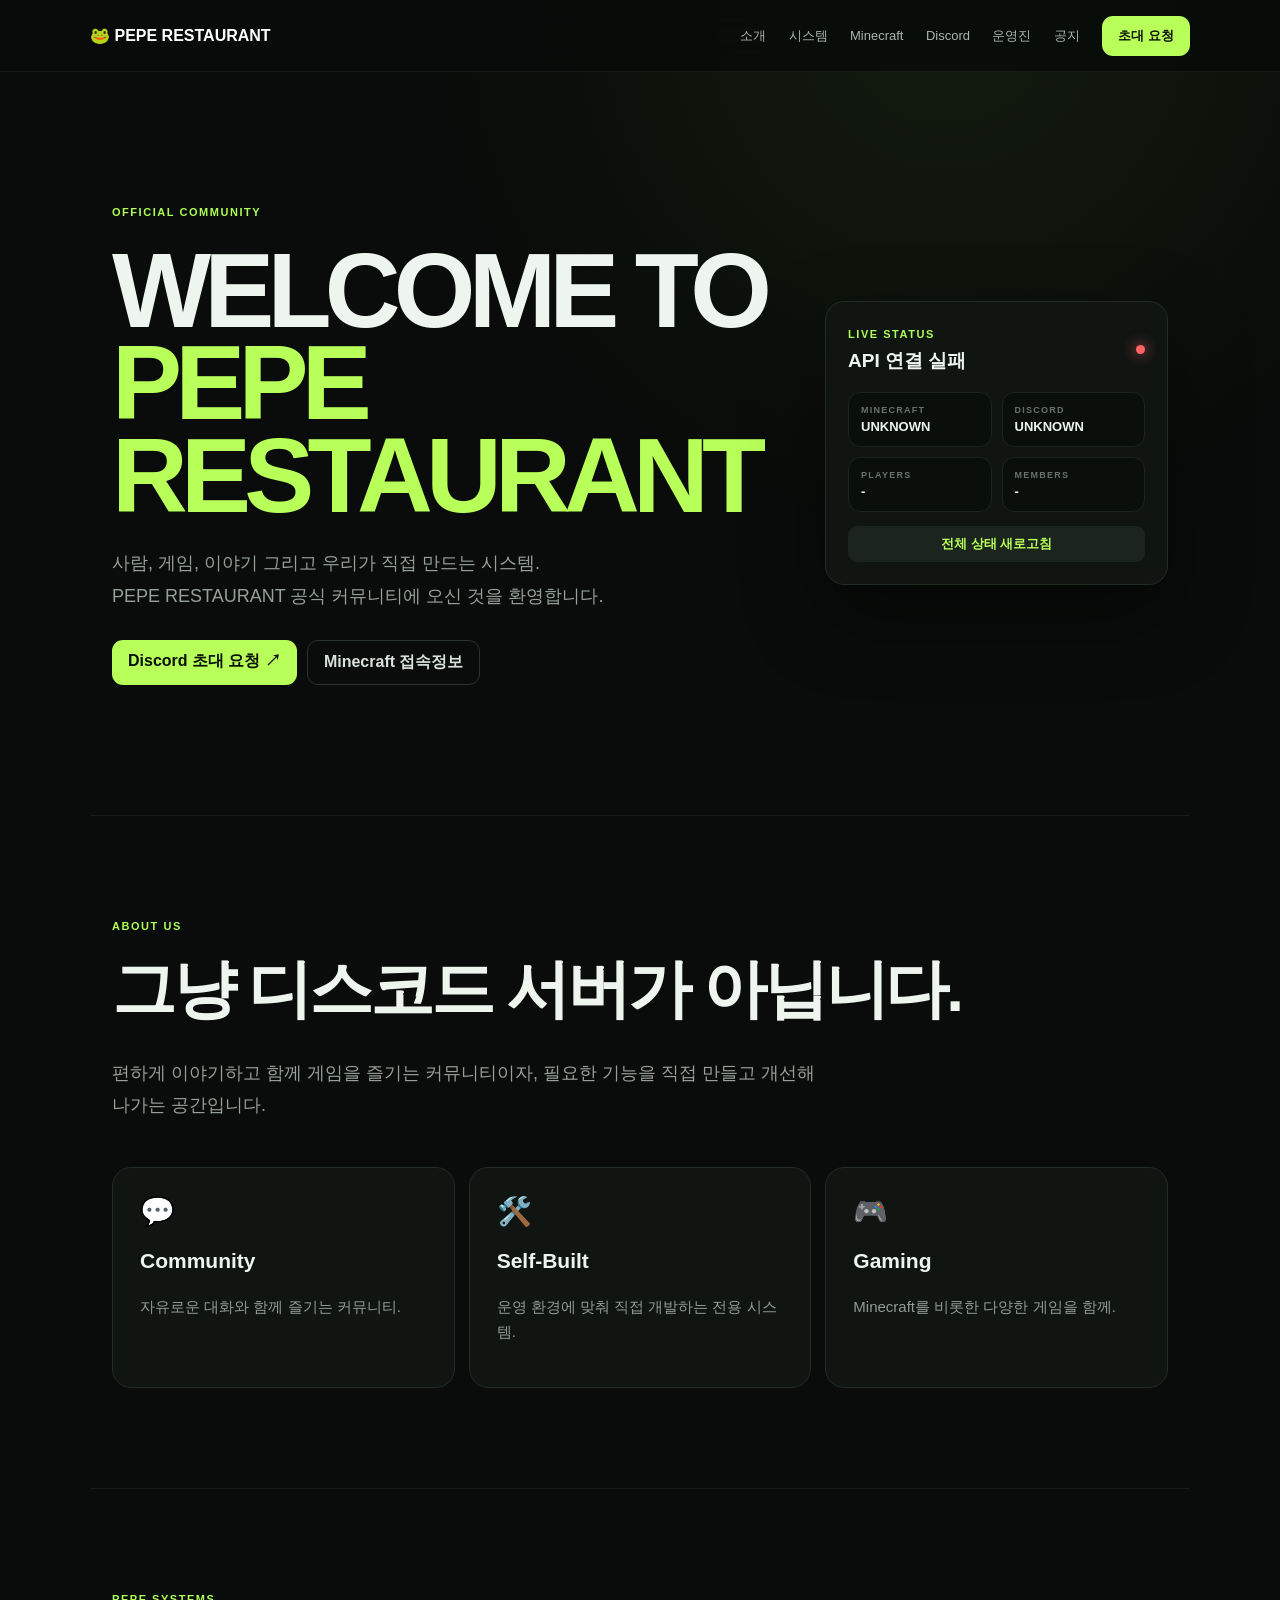
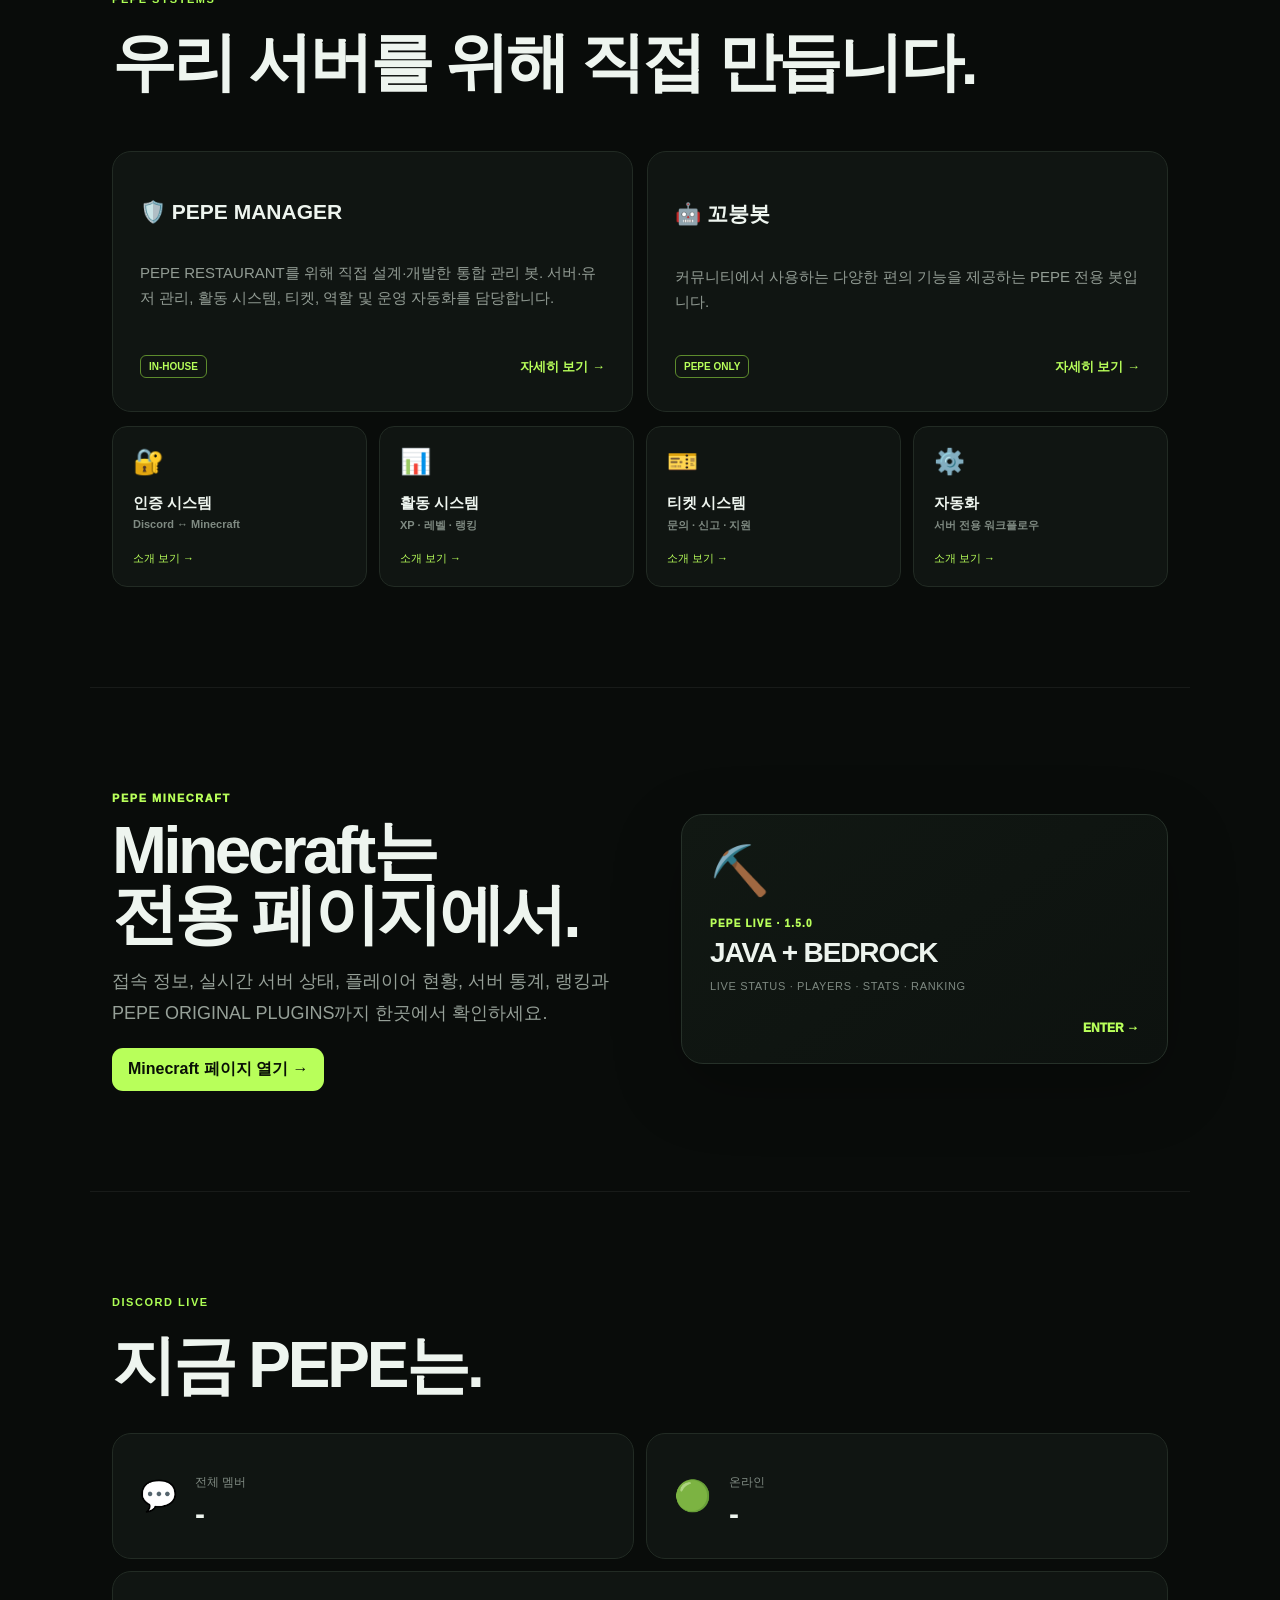
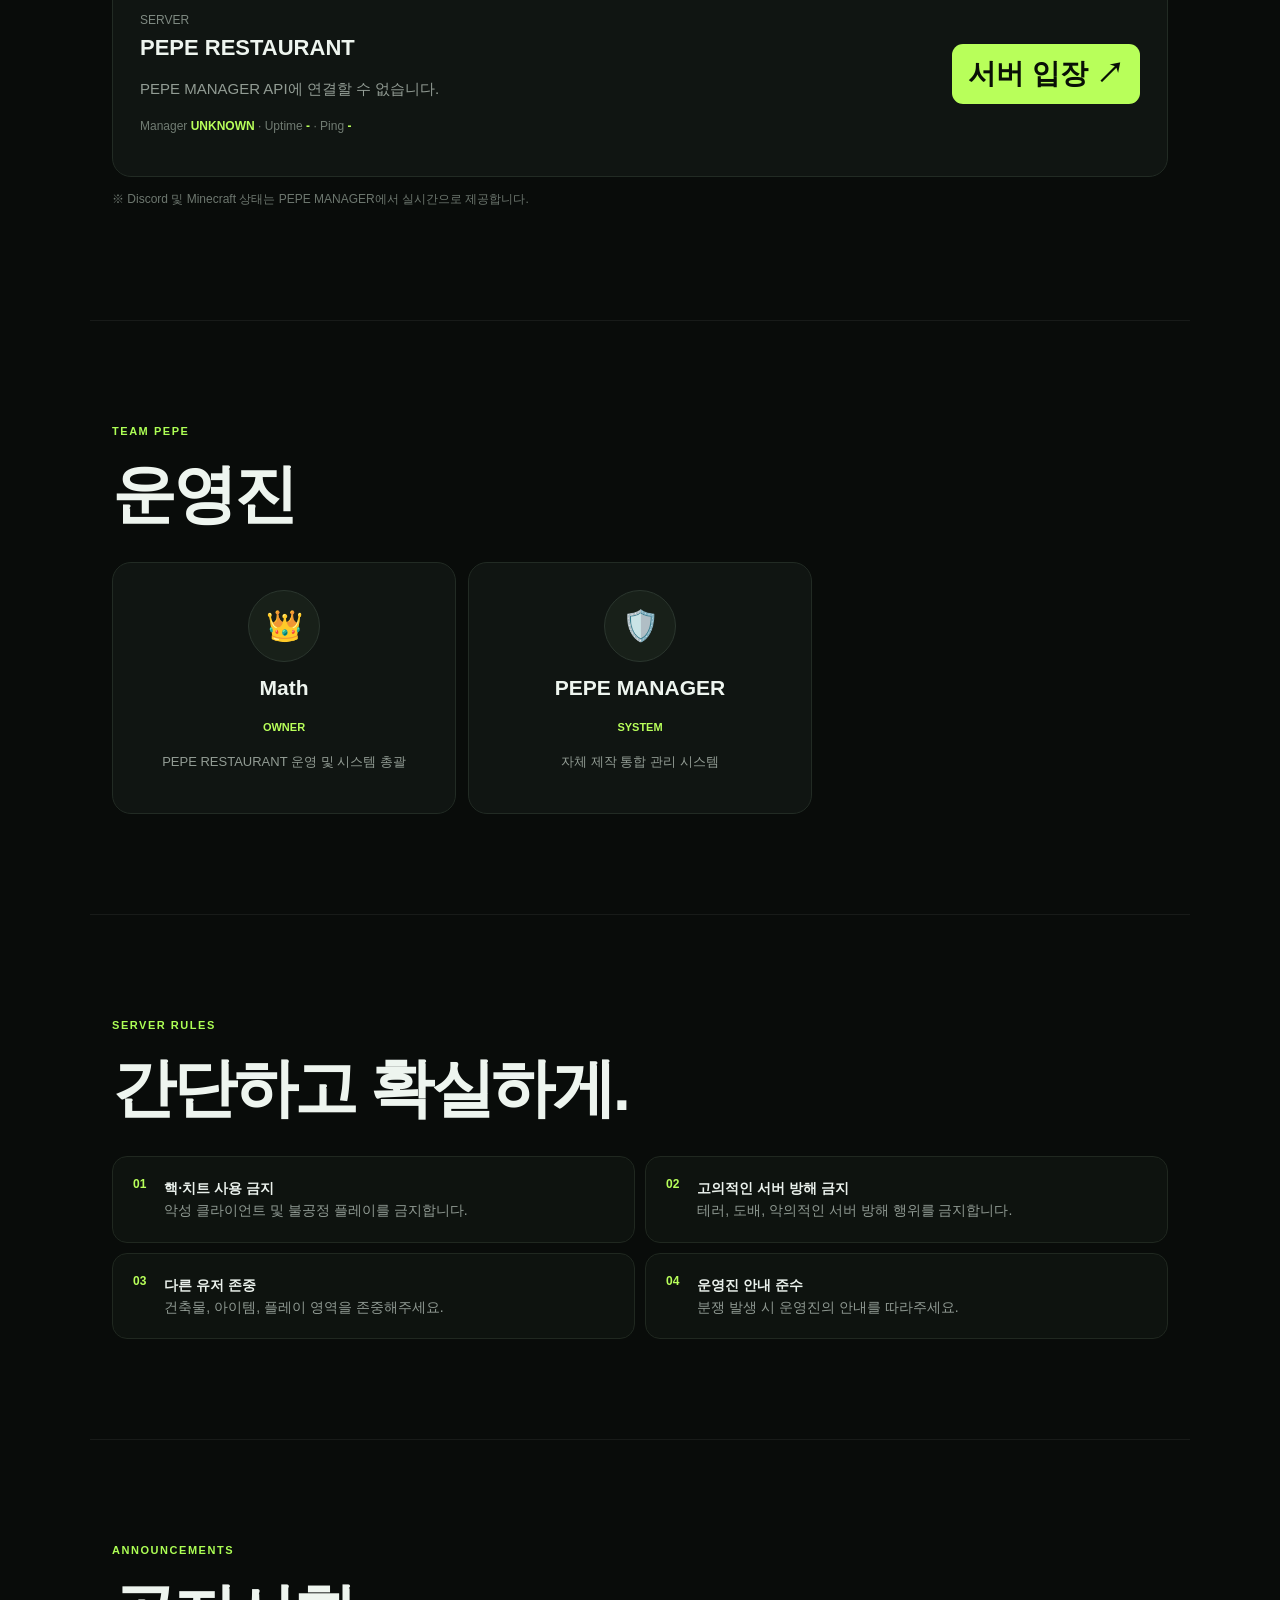
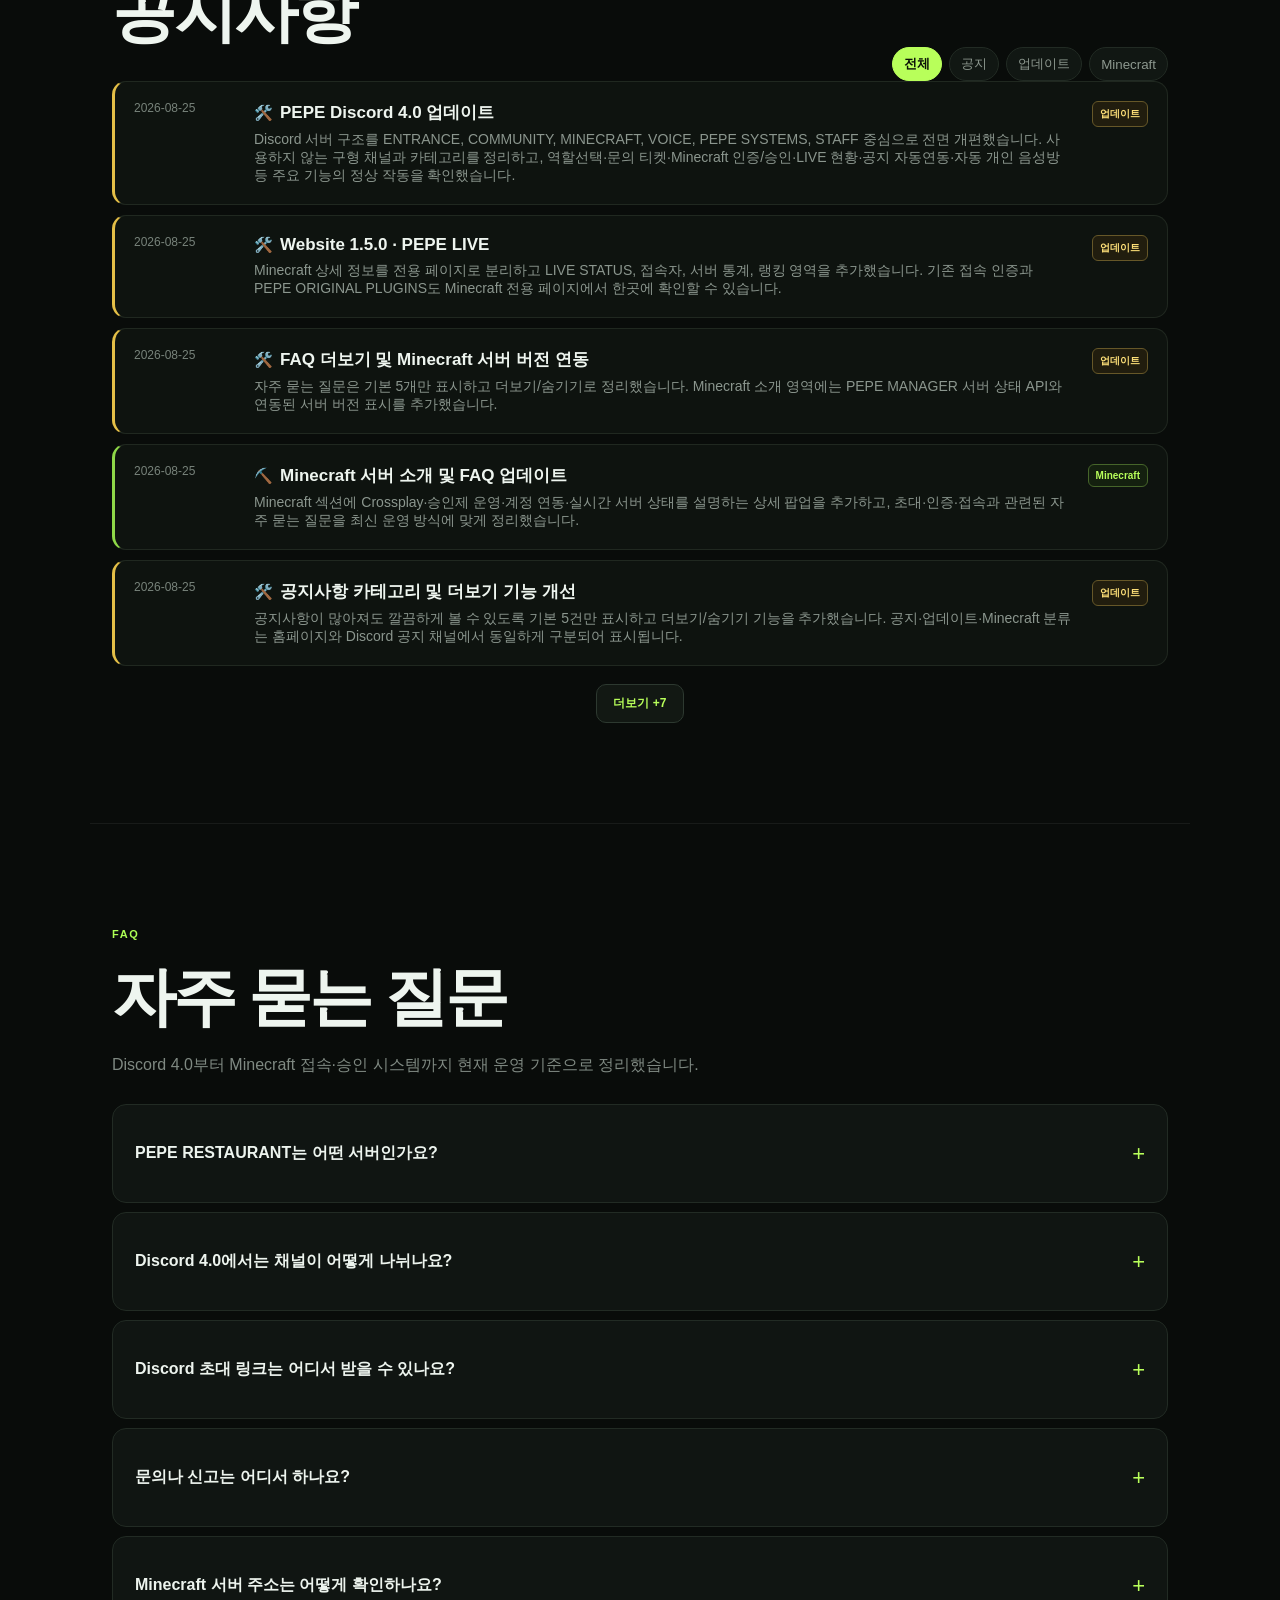
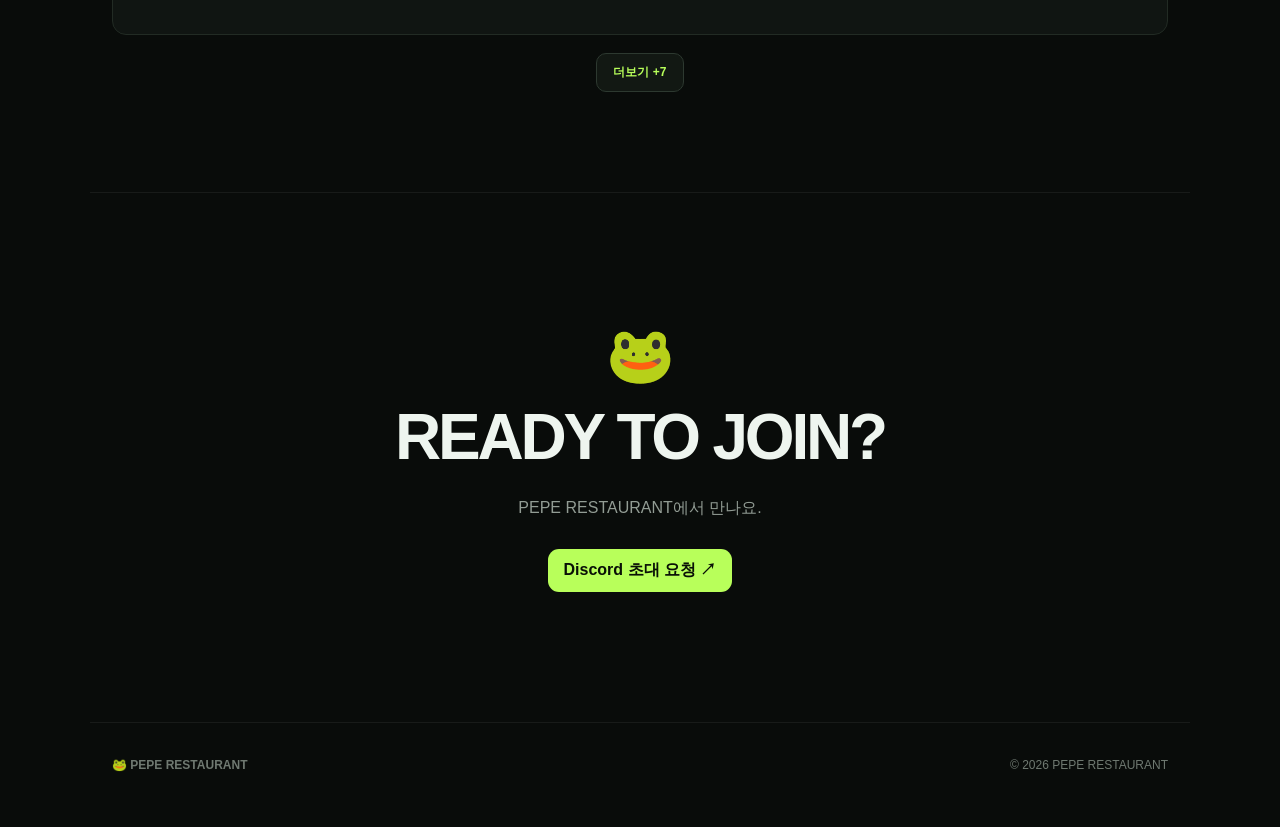
==== commit b4f8bf02: "Update FAQ for Discord 4.0" ====
--- a/index.html
+++ b/index.html
@@ -13,7 +13,7 @@
 <meta content="website" property="og:type"/>
 <title>PEPE RESTAURANT</title>
 <link href="manifest.json" rel="manifest"/>
-<link href="style.css?v=1.5.0" rel="stylesheet"/>
+<link href="style.css?v=1.5.0-final" rel="stylesheet"/>
 </head>
 <body>
 <div class="bg-glow"></div>
@@ -198,23 +198,27 @@
 <section id="faq">
 <small>FAQ</small>
 <h2>자주 묻는 질문</h2>
-<p class="faq-lead">가입부터 Minecraft 접속까지 자주 묻는 내용을 정리했습니다.</p>
+<p class="faq-lead">Discord 4.0부터 Minecraft 접속·승인 시스템까지 현재 운영 기준으로 정리했습니다.</p>
 <div class="faq-list">
 <details>
 <summary>PEPE RESTAURANT는 어떤 서버인가요?</summary>
-<p>게임, 대화와 커뮤니티 활동을 중심으로 운영되는 PEPE 전용 서버입니다. PEPE MANAGER, 인증 시스템, 홈페이지와 관리자 도구 등 운영에 필요한 시스템도 직접 제작하고 있습니다.</p>
+<p>게임, 대화와 커뮤니티 활동을 중심으로 운영되는 PEPE 전용 커뮤니티입니다. PEPE MANAGER, Discord ↔ Minecraft 인증, 홈페이지, LIVE 상태 연동과 운영 자동화 등 필요한 시스템도 직접 제작·운영하고 있습니다.</p>
+</details>
+<details>
+<summary>Discord 4.0에서는 채널이 어떻게 나뉘나요?</summary>
+<p>현재 Discord는 <b>ENTRANCE</b>, <b>COMMUNITY</b>, <b>MINECRAFT</b>, <b>VOICE</b>, <b>PEPE SYSTEMS</b>, <b>STAFF</b>의 6개 영역으로 운영됩니다. 입장·공지·문의는 ENTRANCE, 일반 대화와 게임모집은 COMMUNITY, Minecraft 인증과 서버 현황은 MINECRAFT에서 확인할 수 있습니다.</p>
 </details>
 <details>
 <summary>Discord 초대 링크는 어디서 받을 수 있나요?</summary>
-<p>초대 링크는 공개하지 않습니다. 홈페이지의 <b>Discord 초대 요청</b> 페이지에서 Discord 계정으로 요청을 제출하면 운영진이 확인해 승인 또는 거절합니다. 승인된 계정에만 초대 링크가 표시됩니다.</p>
+<p>초대 링크는 공개하지 않습니다. 홈페이지의 <b>Discord 초대 요청</b> 페이지에서 Discord 계정으로 요청을 제출하면 운영진이 승인 또는 거절하며, 승인된 계정에만 초대 링크가 표시됩니다.</p>
+</details>
+<details>
+<summary>문의나 신고는 어디서 하나요?</summary>
+<p>Discord의 <b>ENTRANCE → 🆘・문의</b>에서 티켓을 생성할 수 있습니다. 생성된 티켓은 운영진 전용 영역에서 처리되며, 공개 채널에서 다루기 어려운 문의·신고·지원 요청에 이용하면 됩니다.</p>
 </details>
 <details>
 <summary>Minecraft 서버 주소는 어떻게 확인하나요?</summary>
-<p>Minecraft 인증 역할을 가진 유저 또는 Discord 초대 요청이 승인된 유저는 Minecraft 전용 페이지에서 승인 상태를 확인한 뒤 Java/Bedrock 접속 주소를 볼 수 있습니다.</p>
-</details>
-<details>
-<summary>초대 요청이 승인됐는데 서버 주소를 볼 때 다시 인증해야 하나요?</summary>
-<p>같은 브라우저에서는 승인 정보가 일정 시간 유지되므로 보통 다시 인증할 필요가 없습니다. 쿠키나 사이트 저장 데이터를 삭제했거나 인증 정보가 만료된 경우에는 다시 Discord 계정 확인이 필요할 수 있습니다.</p>
+<p>Minecraft 인증 역할을 가진 유저 또는 Discord 초대 요청이 승인된 유저는 <b>Minecraft 전용 페이지</b>에서 승인 상태를 확인한 뒤 Java/Bedrock 접속 주소를 볼 수 있습니다. 실제 주소는 공개 페이지에 직접 노출되지 않습니다.</p>
 </details>
 <details>
 <summary>Java와 Bedrock 둘 다 접속할 수 있나요?</summary>
@@ -222,23 +226,27 @@
 </details>
 <details>
 <summary>Minecraft 인증 역할은 어떻게 받나요?</summary>
-<p>Discord의 Minecraft 인증 시스템에서 인증 요청을 제출하고 운영진 승인을 받으면 <b>✅ MINECRAFT 인증</b> 역할이 지급됩니다. 이후 Java 또는 Bedrock 닉네임을 등록해 계정을 연결할 수 있습니다.</p>
+<p>Discord의 <b>MINECRAFT → ⛏️・마크인증</b>에서 인증 요청을 제출하고 운영진 승인을 받으면 <b>✅ MINECRAFT 인증</b> 역할이 지급됩니다. 이후 Java 또는 Bedrock Minecraft 계정을 등록해 Discord 계정과 연결할 수 있습니다.</p>
+</details>
+<details>
+<summary>초대 요청이 승인됐는데 서버 주소를 볼 때 다시 인증해야 하나요?</summary>
+<p>같은 브라우저에서는 승인 정보가 일정 시간 유지되므로 보통 다시 인증할 필요가 없습니다. 브라우저의 쿠키·사이트 데이터를 삭제했거나 인증 정보가 만료된 경우에는 Discord 계정 확인이 다시 필요할 수 있습니다.</p>
 </details>
 <details>
 <summary>인증 요청이나 초대 요청이 거절되면 어떻게 하나요?</summary>
 <p>거절 사유가 해결된 뒤 다시 요청할 수 있습니다. 반복적인 허위 요청이나 서버 규칙을 위반하는 요청은 제한될 수 있습니다.</p>
 </details>
 <details>
+<summary>랭킹·업적·투표·패치노트는 어디서 확인하나요?</summary>
+<p>Discord 4.0에서는 관련 기능을 <b>PEPE SYSTEMS</b>에 모아두었습니다. <b>📊・랭킹</b>, <b>🏅・업적</b>, <b>🗳️・투표</b>, <b>📰・패치노트</b>에서 각각 확인할 수 있습니다.</p>
+</details>
+<details>
 <summary>PEPE MANAGER와 꼬붕봇은 어떤 봇인가요?</summary>
-<p><b>PEPE MANAGER</b>는 서버 운영, 인증, 활동, 티켓과 자동화를 담당하는 자체 제작 관리 봇이고, <b>꼬붕봇</b>은 커뮤니티 편의 기능을 담당하는 PEPE 전용 봇입니다.</p>
-</details>
-<details>
-<summary>문의나 신고는 어디서 하나요?</summary>
-<p>Discord의 티켓 시스템을 이용해 문의·신고·지원 요청을 접수할 수 있습니다. 공개 채널에서 다루기 어려운 내용은 티켓을 이용해주세요.</p>
+<p><b>PEPE MANAGER</b>는 서버 운영, 인증, 티켓, 역할, Minecraft 연동, 공지 연동과 자동화를 담당하는 자체 제작 관리 봇입니다. <b>꼬붕봇</b>은 커뮤니티에서 사용하는 편의 기능을 제공하는 PEPE 전용 봇입니다.</p>
 </details>
 <details>
 <summary>홈페이지 공지와 Discord 공지는 같은 내용인가요?</summary>
-<p>홈페이지의 공지·업데이트·Minecraft 소식은 PEPE MANAGER와 연동되어 Discord 공지 채널에도 분류별 임베드 형태로 자동 게시됩니다.</p>
+<p>홈페이지의 공지·업데이트·Minecraft 소식은 PEPE MANAGER가 감지해 Discord의 <b>📢・공지</b>에도 타입별 Embed 형태로 자동 게시합니다. 이미 연동된 공지는 중복 게시하지 않도록 관리됩니다.</p>
 </details>
 </div>
 <div class="faq-more-wrap">
@@ -271,7 +279,7 @@
 </section>
 </div>
 
-<script src="config.js?v=1.5.0"></script>
-<script src="script.js?v=1.5.0"></script>
+<script src="config.js?v=1.5.0-final"></script>
+<script src="script.js?v=1.5.0-final"></script>
 </body>
 </html>
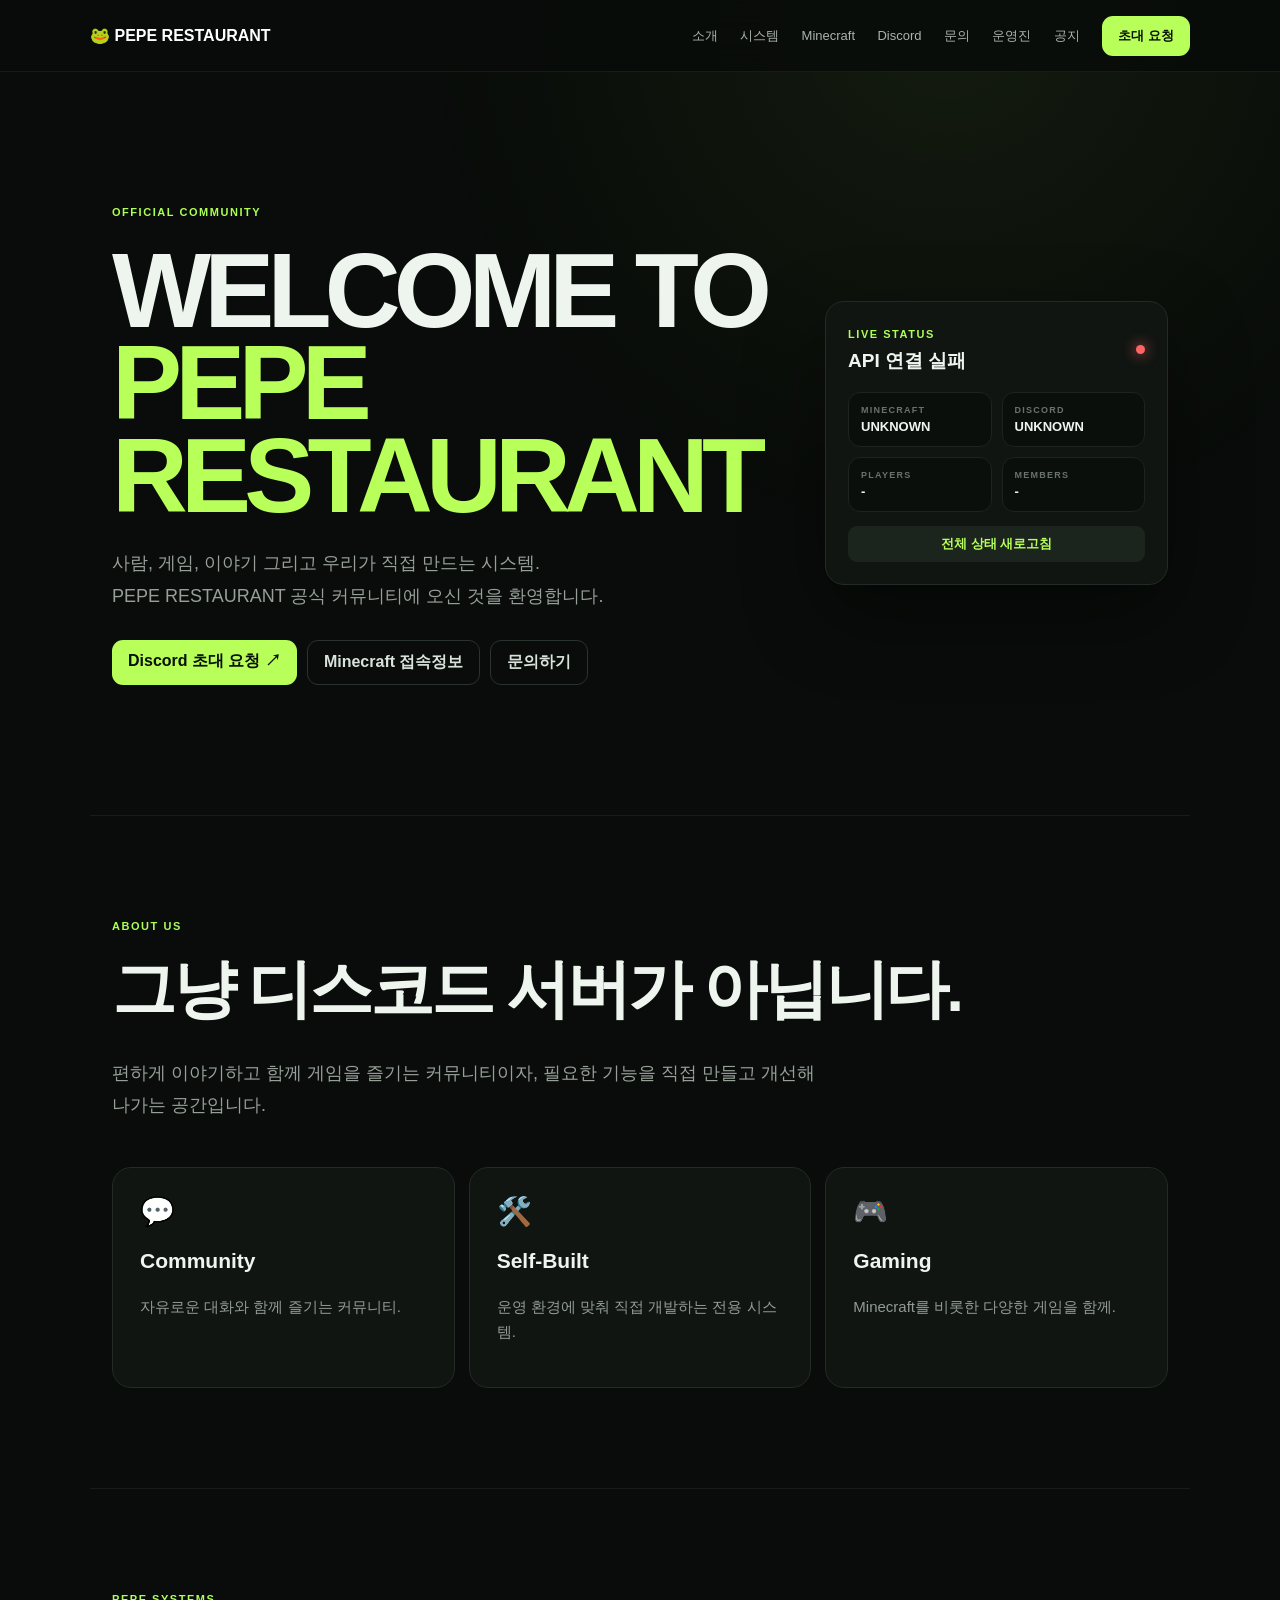
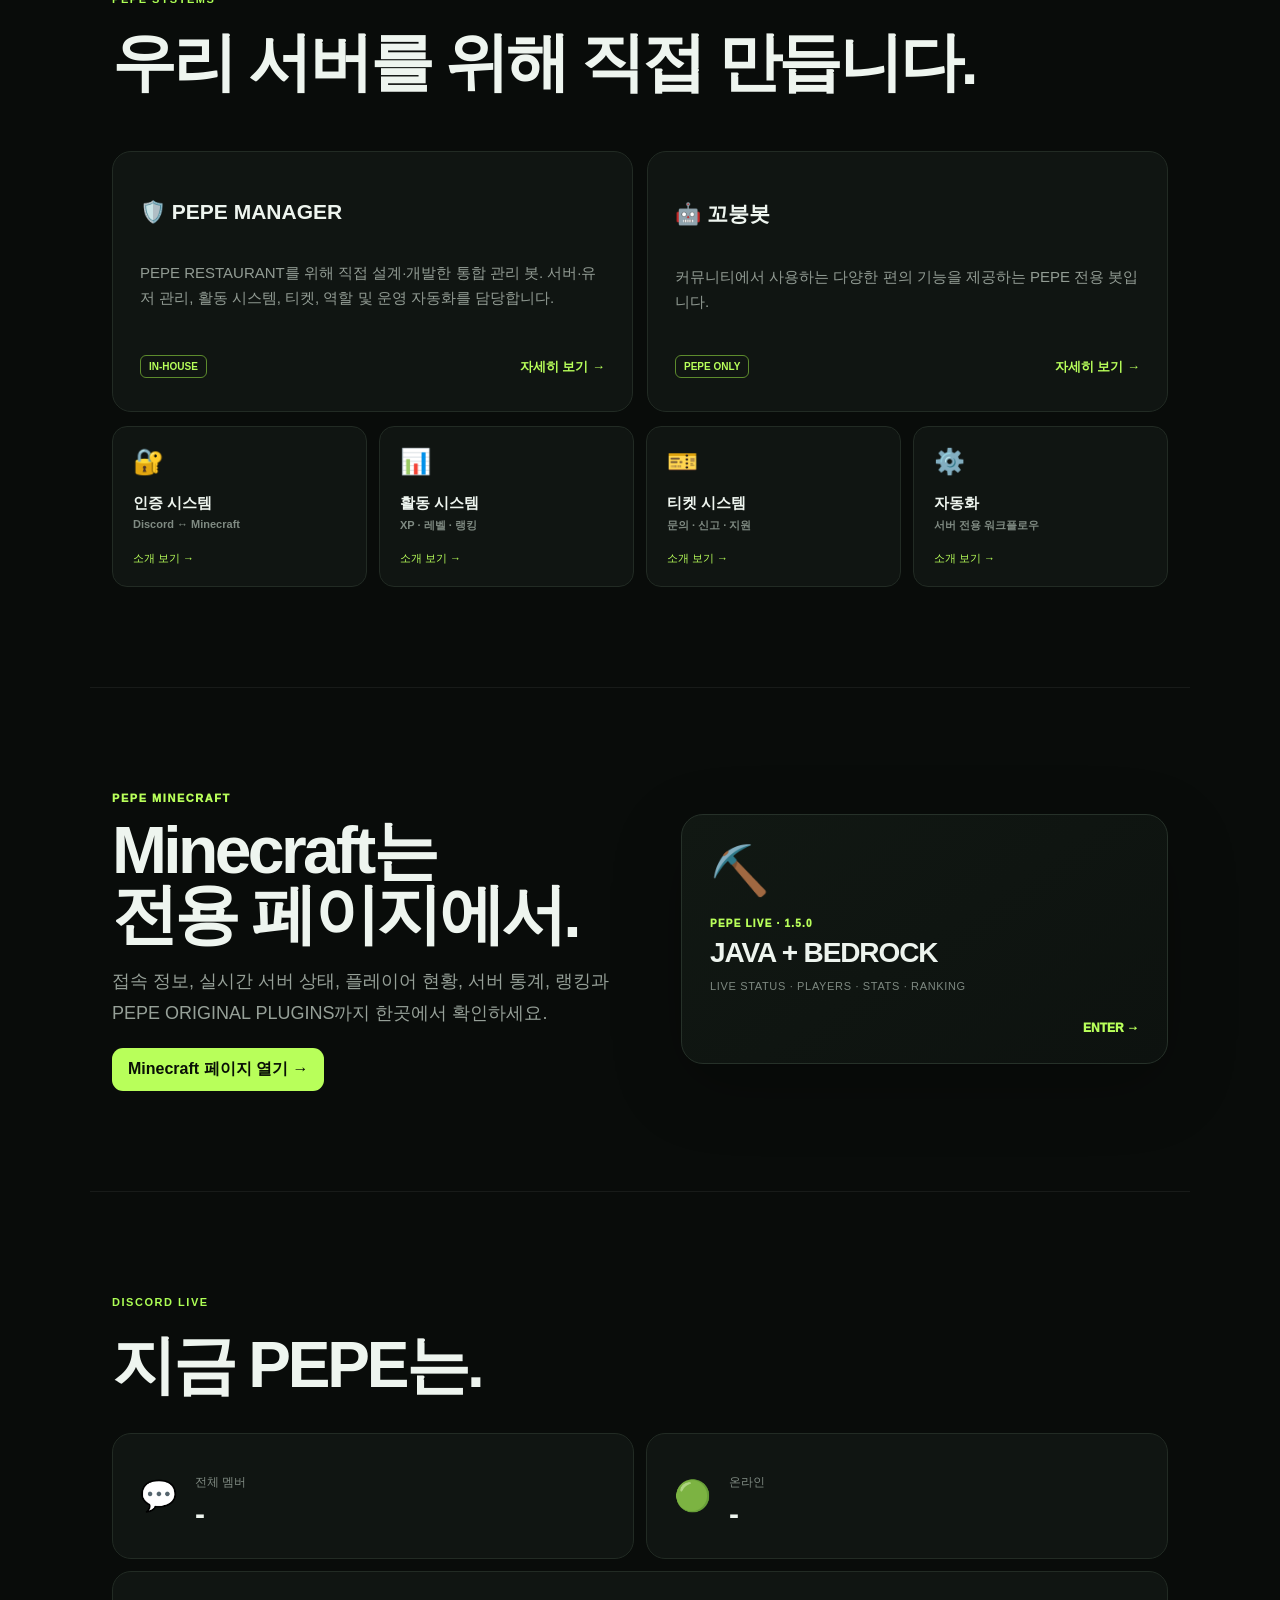
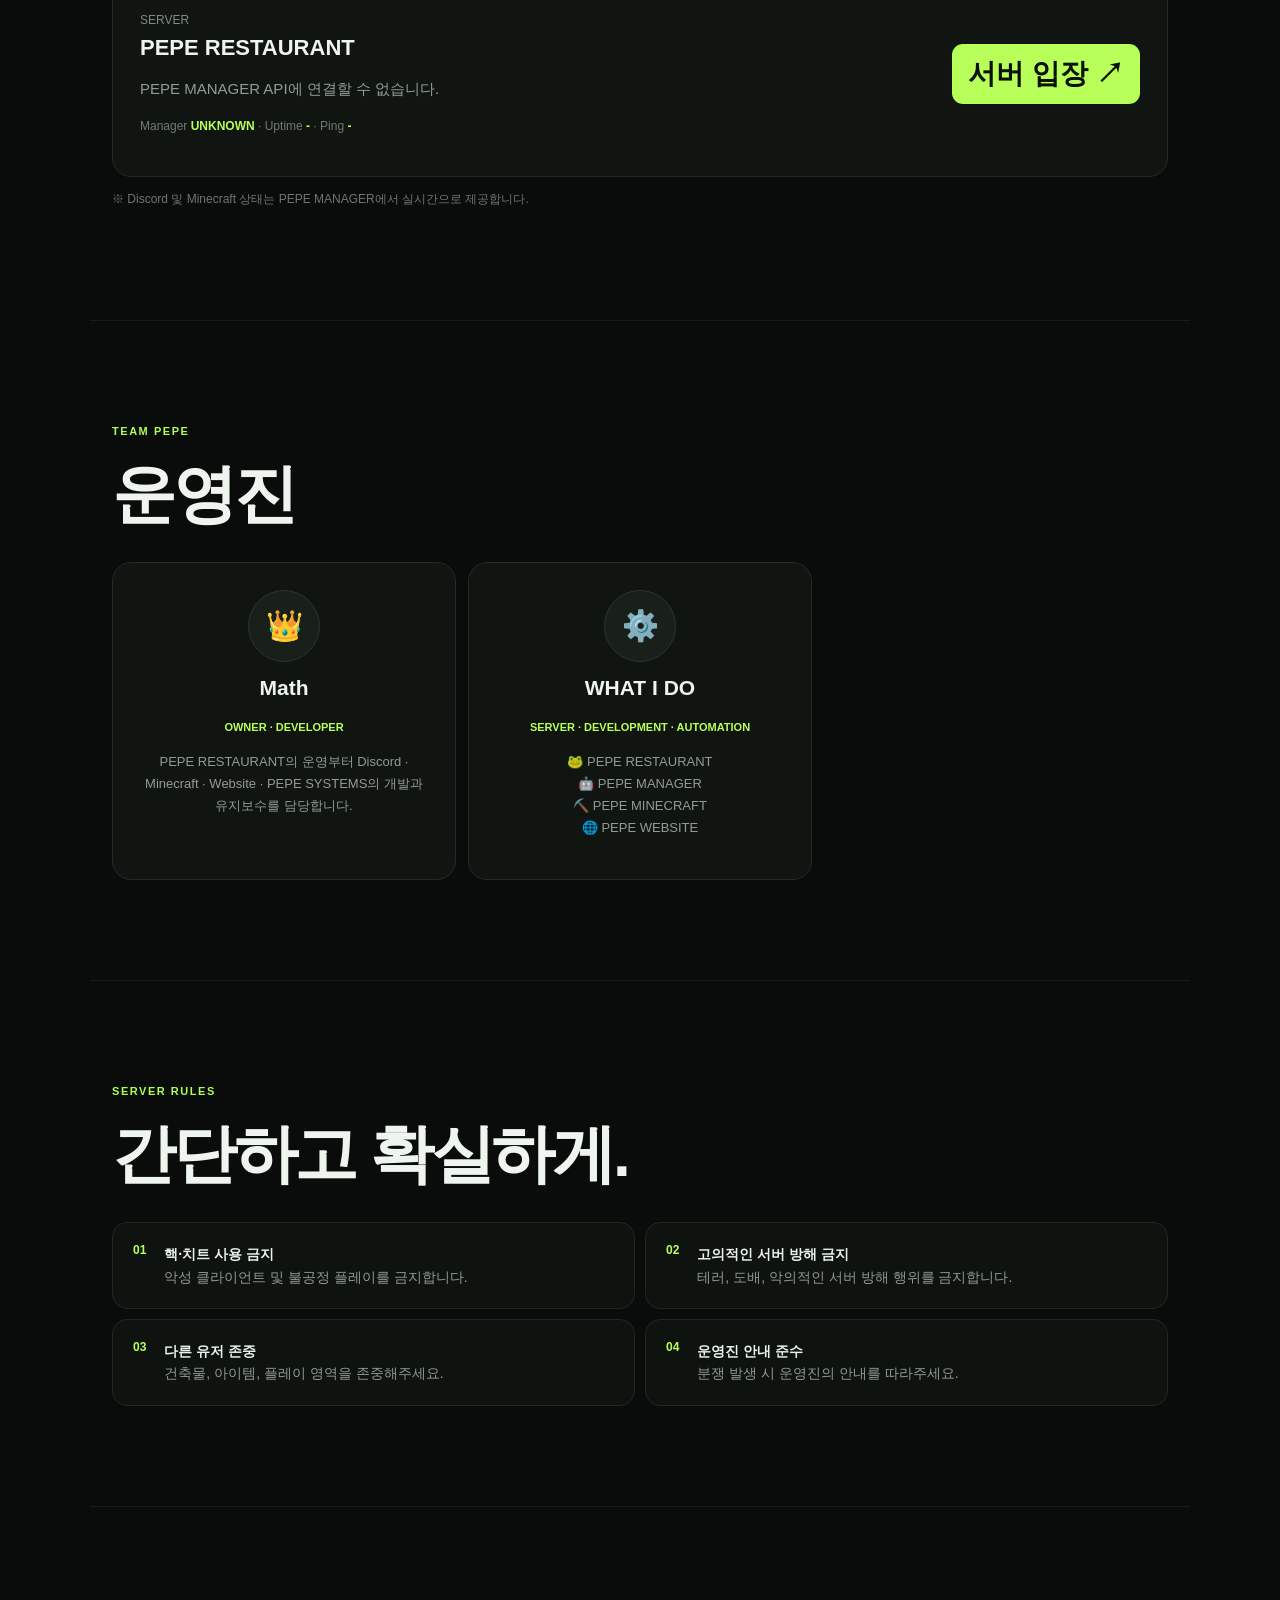
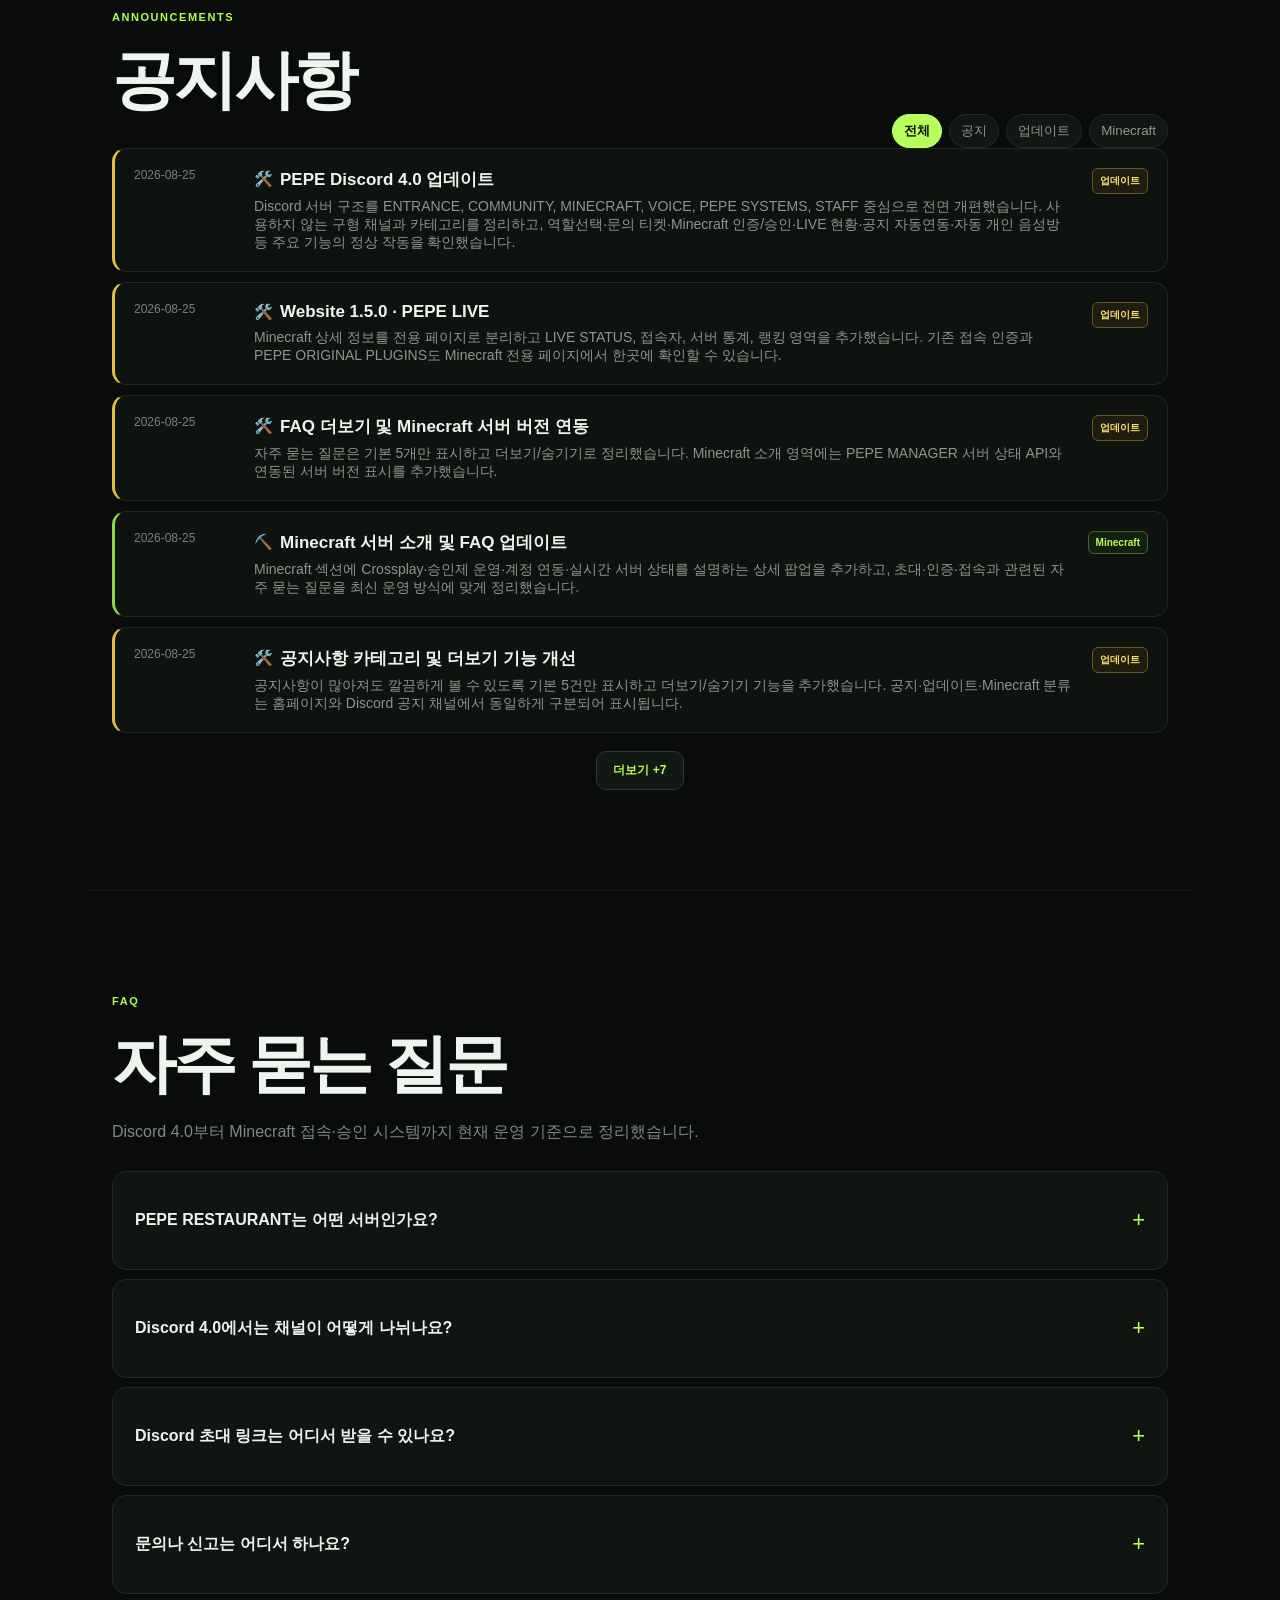
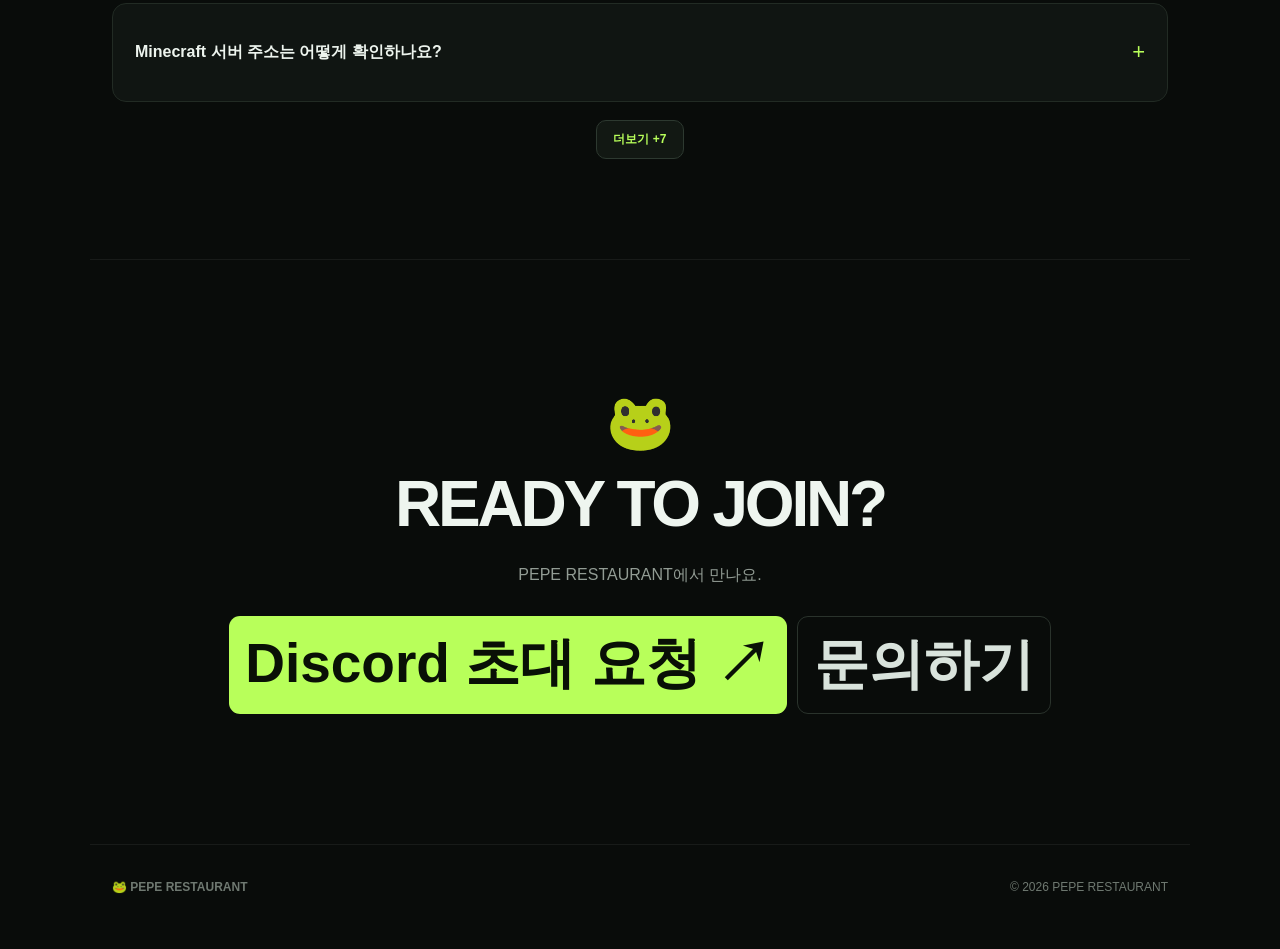
==== commit 0b502dc9: "Add Support Center entry points to homepage" ====
--- a/index.html
+++ b/index.html
@@ -24,6 +24,7 @@
 <a href="#system">시스템</a>
 <a href="minecraft.html">Minecraft</a>
 <a href="#discord">Discord</a>
+<a href="support.html">문의</a>
 <a href="#staff">운영진</a>
 <a href="#notices">공지</a>
 <a class="join" href="request.html">초대 요청</a>
@@ -37,6 +38,7 @@
 <div class="hero-actions">
 <a class="button" href="request.html">Discord 초대 요청 ↗</a>
 <a class="button ghost" href="minecraft.html">Minecraft 접속정보</a>
+<a class="button ghost" href="support.html">문의하기</a>
 </div>
 </div>
 <aside class="hero-status card">
@@ -214,7 +216,7 @@
 </details>
 <details>
 <summary>문의나 신고는 어디서 하나요?</summary>
-<p>Discord의 <b>ENTRANCE → 🆘・문의</b>에서 티켓을 생성할 수 있습니다. 생성된 티켓은 운영진 전용 영역에서 처리되며, 공개 채널에서 다루기 어려운 문의·신고·지원 요청에 이용하면 됩니다.</p>
+<p>홈페이지의 <b>PEPE SUPPORT CENTER</b>에서 문의를 접수하고 문의번호로 처리 상태와 운영진 답변을 확인할 수 있습니다. Discord에서는 <b>ENTRANCE → 🆘・문의</b> 티켓도 이용할 수 있습니다.</p>
 </details>
 <details>
 <summary>Minecraft 서버 주소는 어떻게 확인하나요?</summary>
@@ -257,7 +259,7 @@
 <div>🐸</div>
 <h2>READY TO JOIN?</h2>
 <p>PEPE RESTAURANT에서 만나요.</p>
-<a class="button" href="request.html">Discord 초대 요청 ↗</a>
+<div class="hero-actions" style="justify-content:center"><a class="button" href="request.html">Discord 초대 요청 ↗</a><a class="button ghost" href="support.html">문의하기</a></div>
 </section>
 </main>
 <footer>
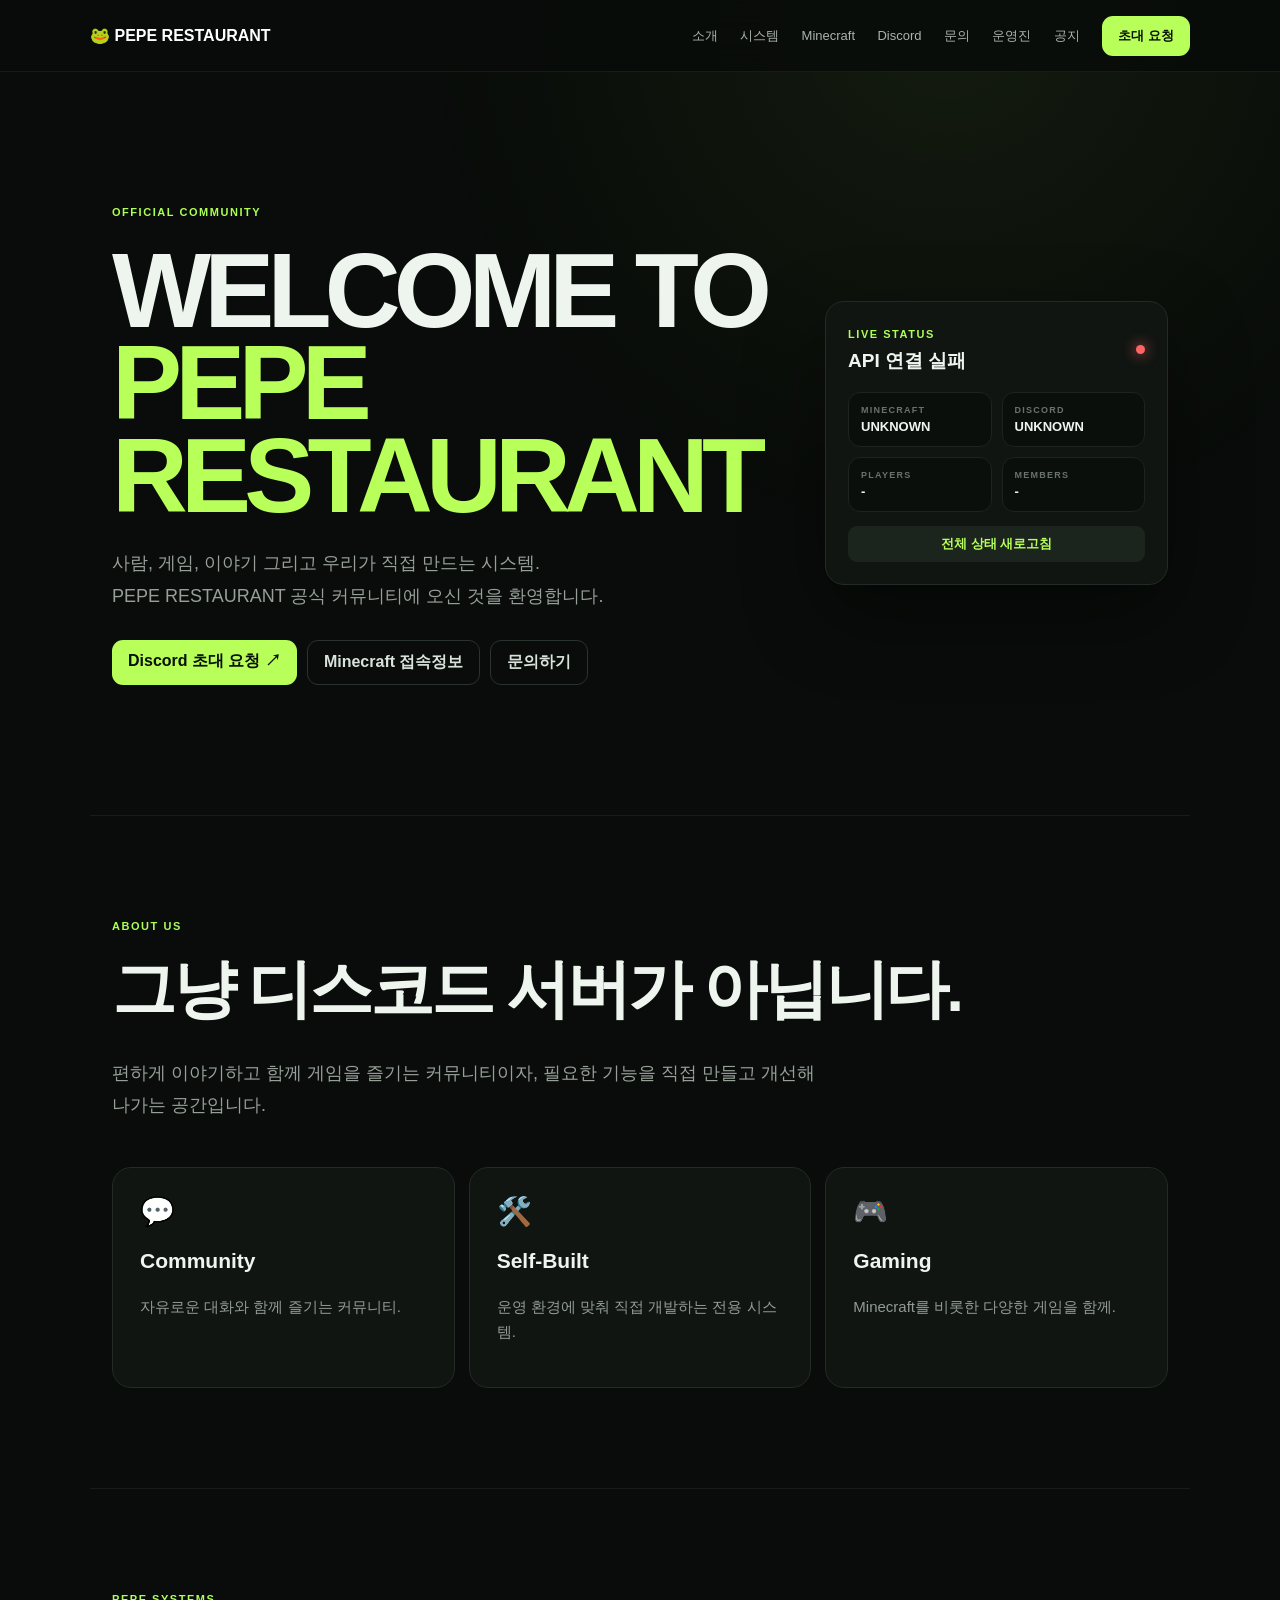
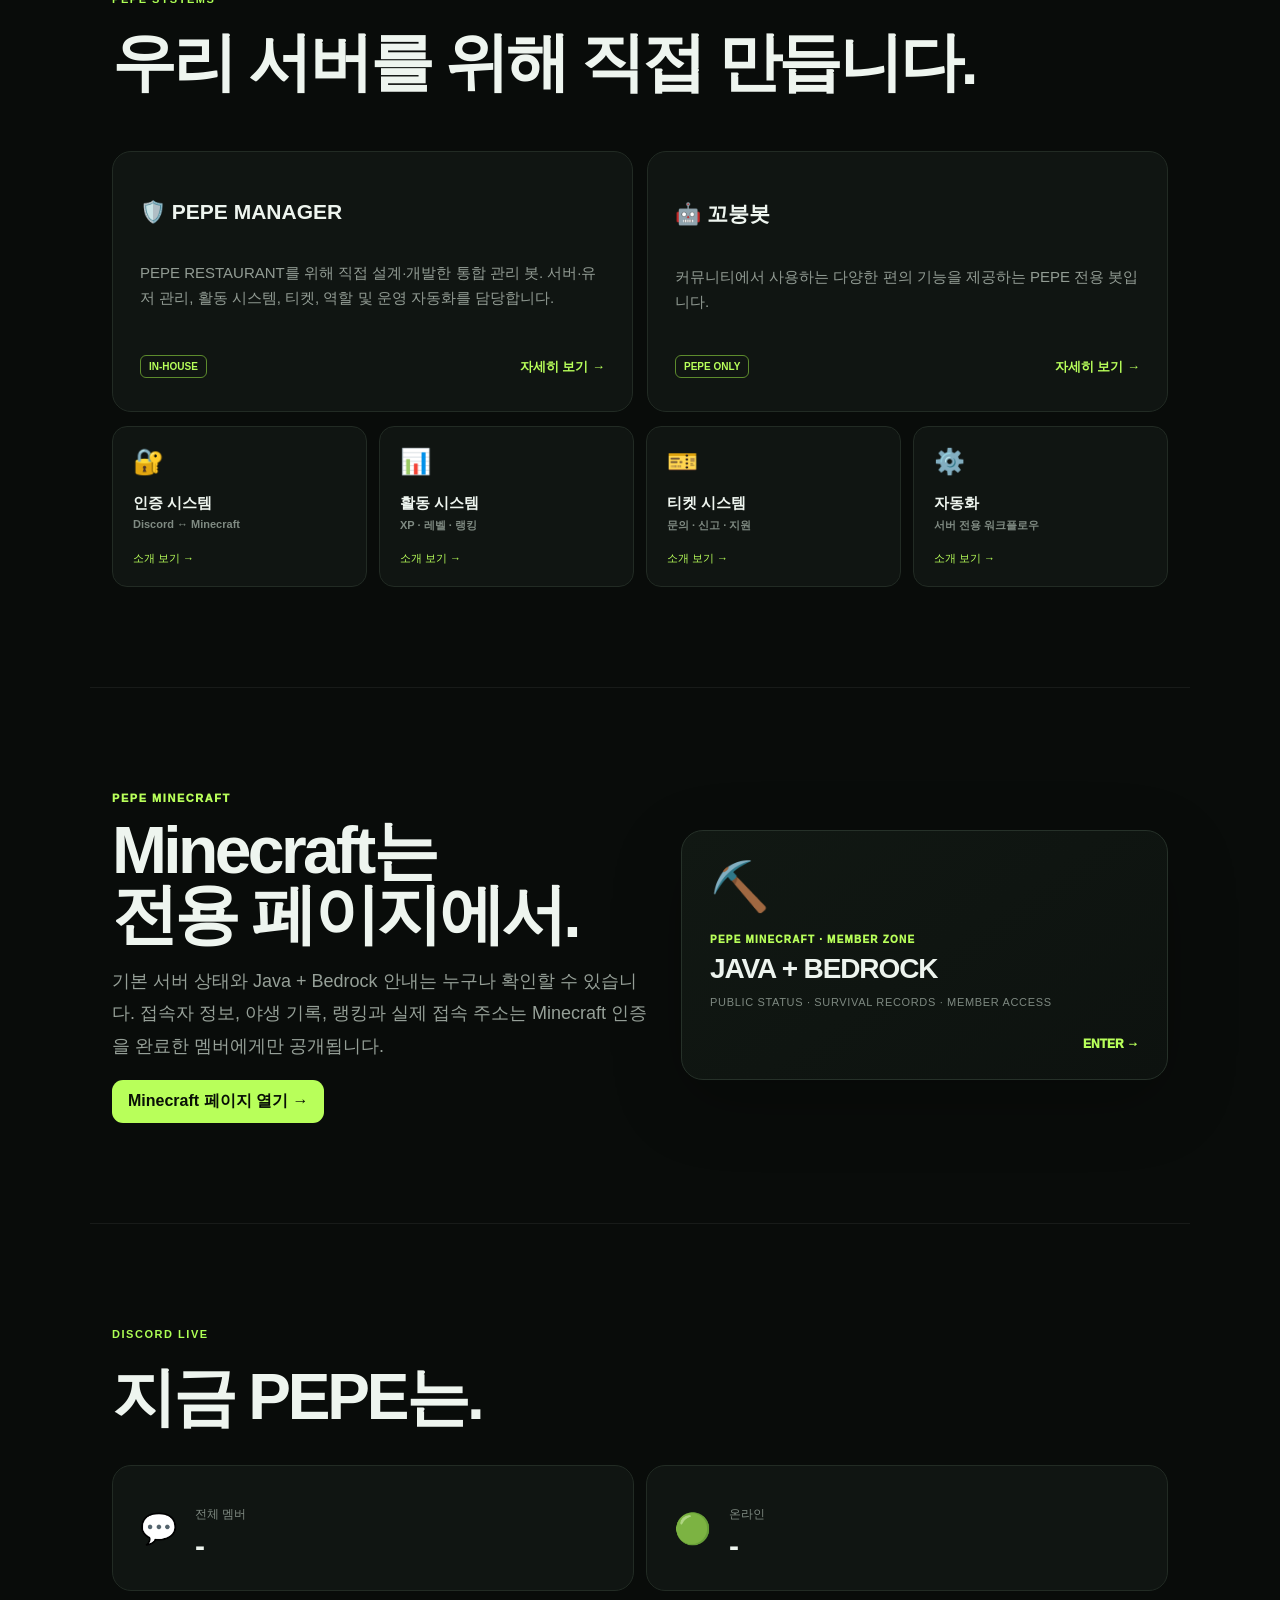
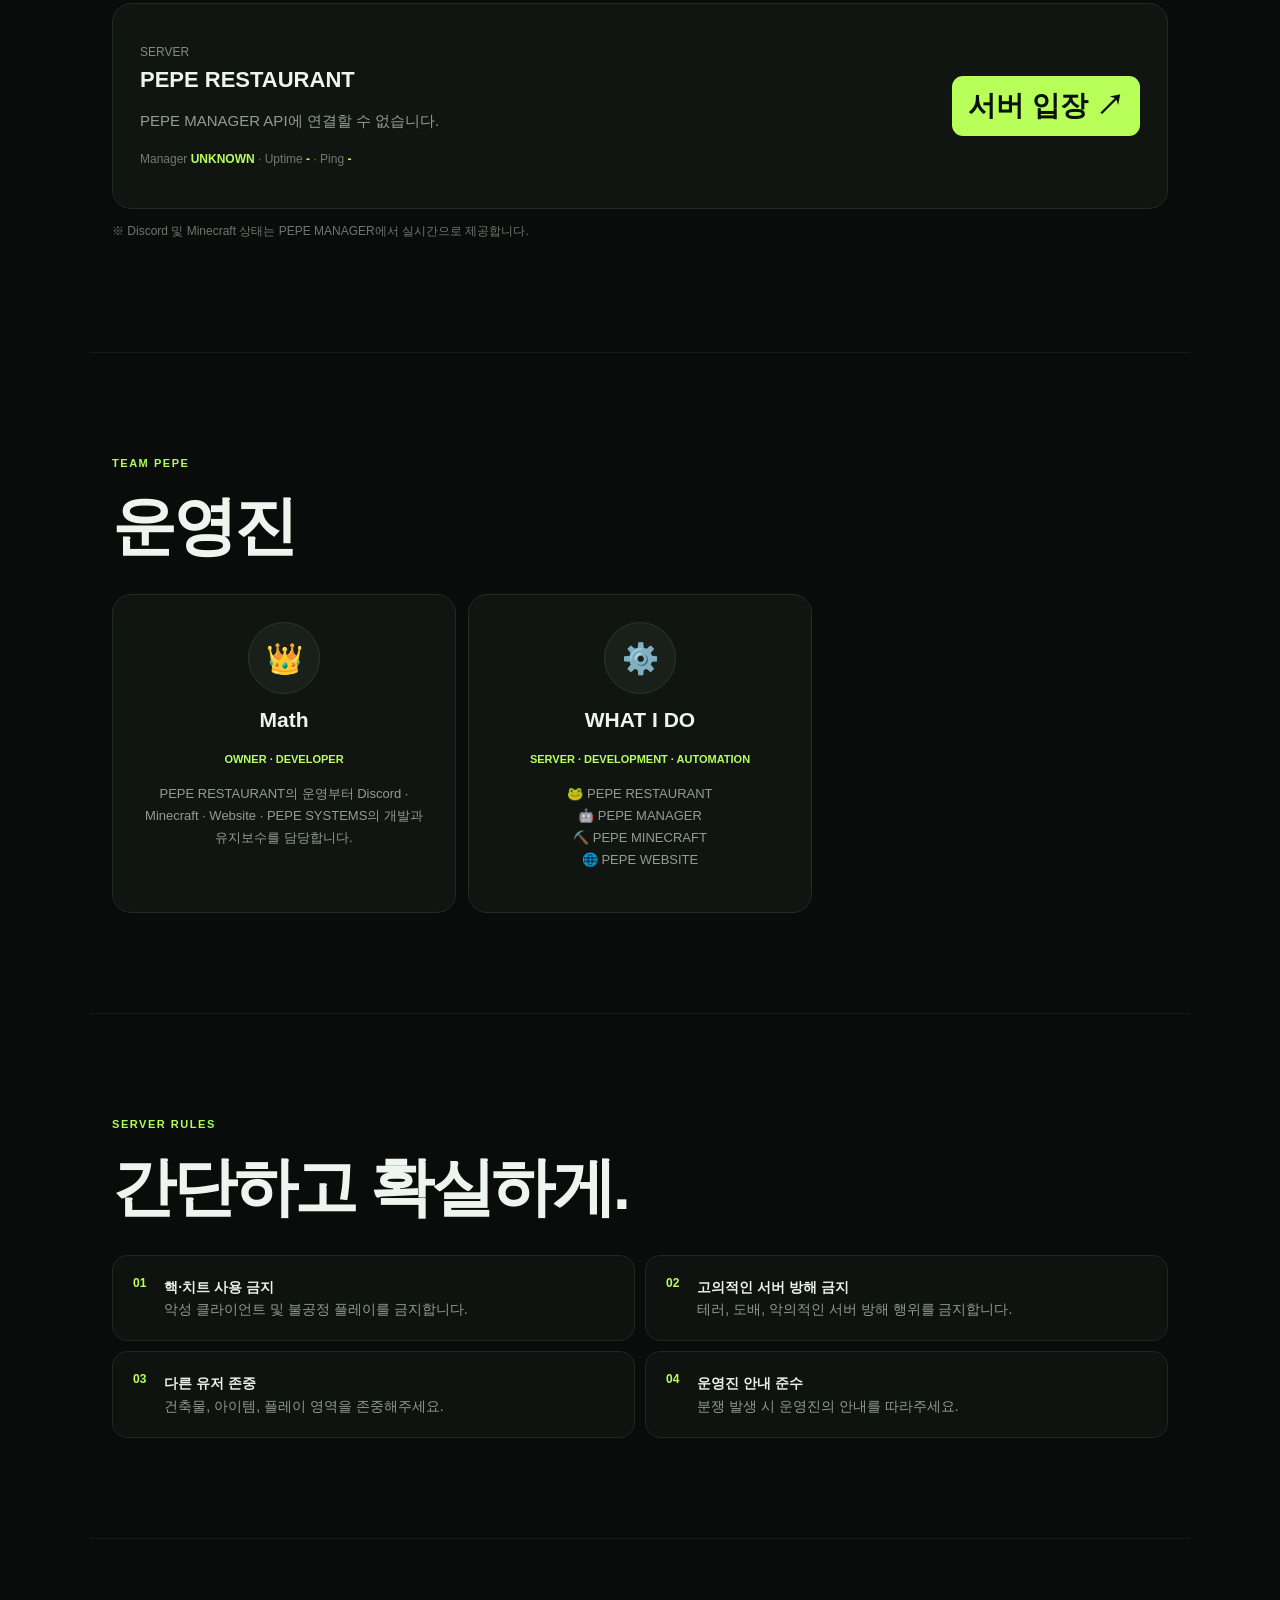
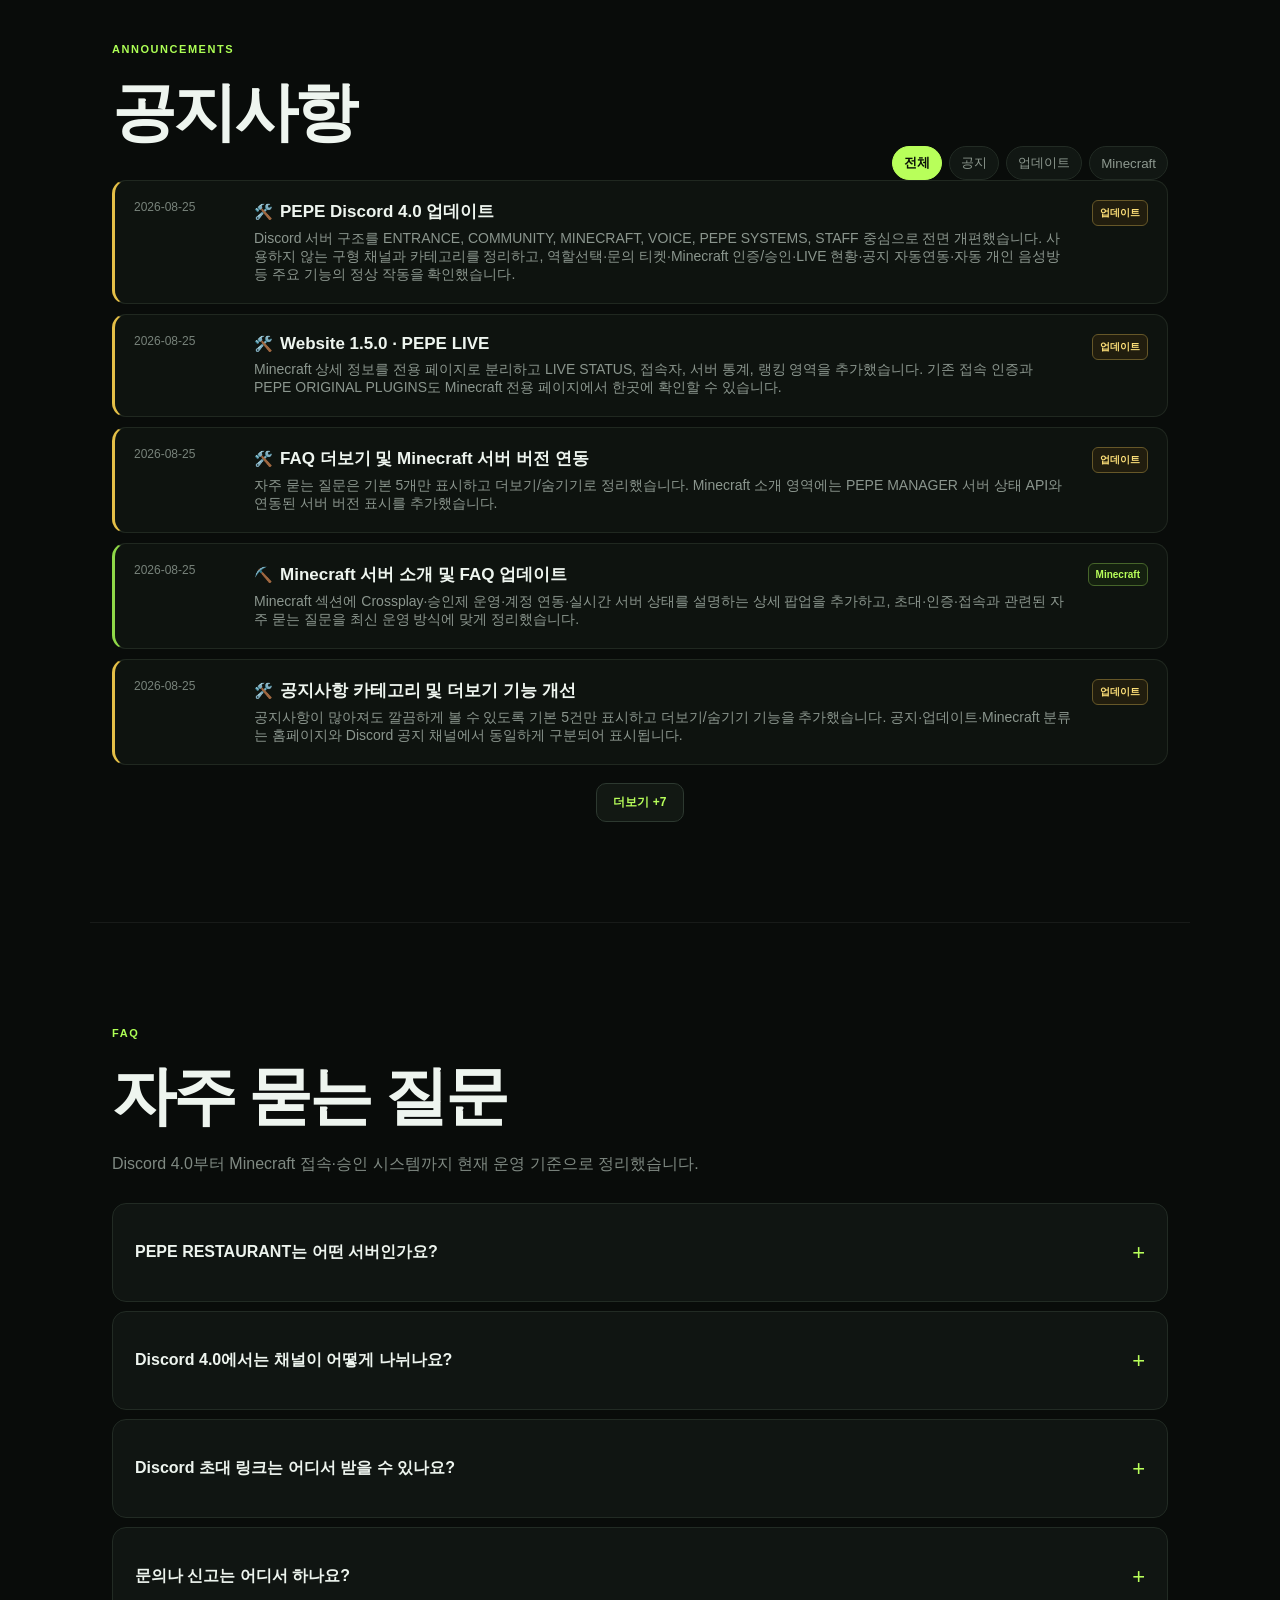
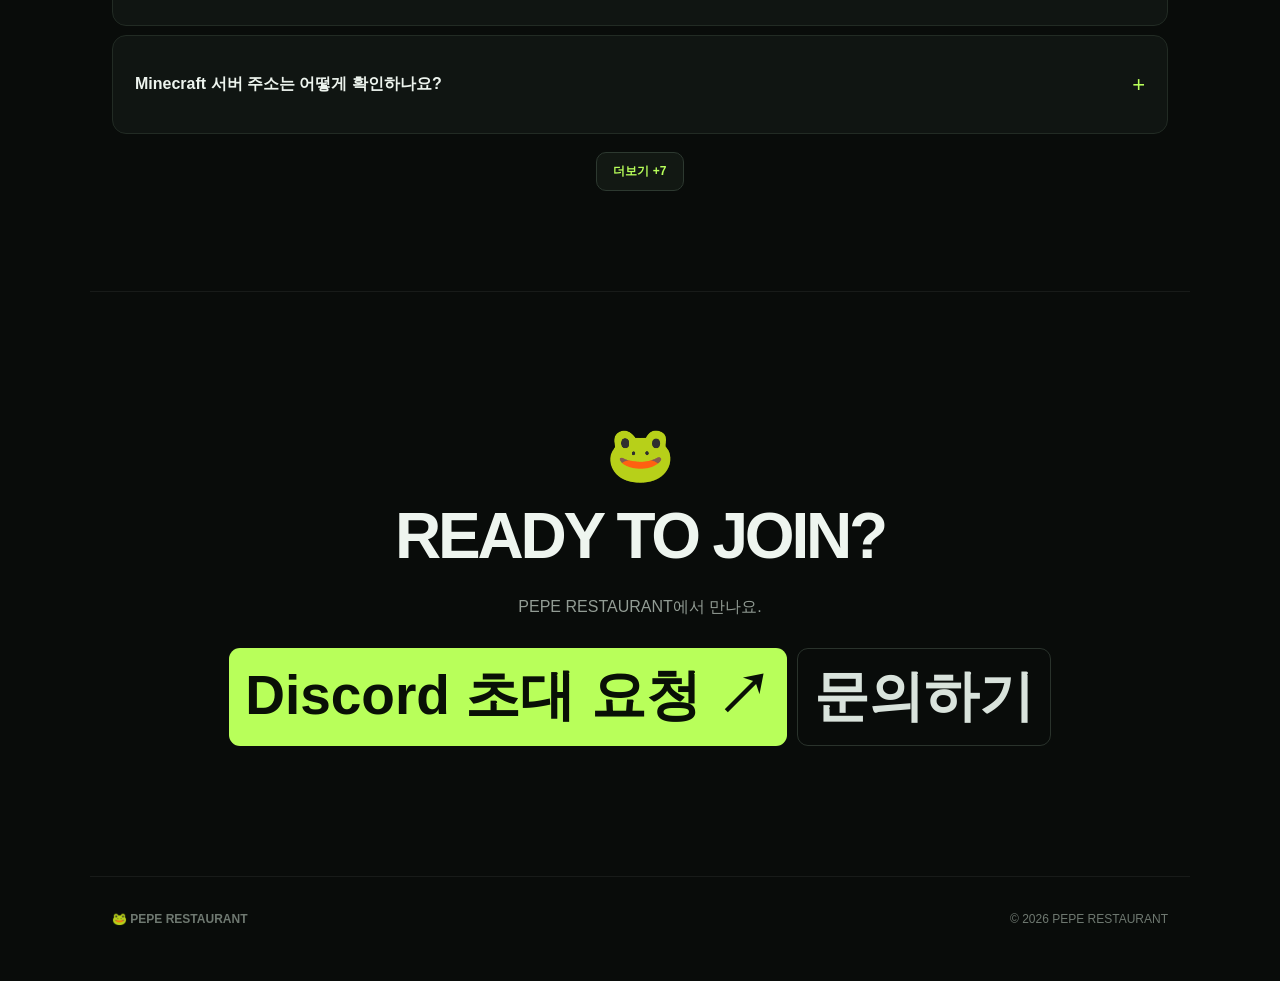
==== commit e0c801a4: "fix: align homepage Minecraft info with verified member policy" ====
--- a/index.html
+++ b/index.html
@@ -121,15 +121,15 @@
 <div class="minecraft-hub-copy">
 <small>PEPE MINECRAFT</small>
 <h2>Minecraft는<br/>전용 페이지에서.</h2>
-<p class="lead">접속 정보, 실시간 서버 상태, 플레이어 현황, 서버 통계, 랭킹과 PEPE ORIGINAL PLUGINS까지 한곳에서 확인하세요.</p>
+<p class="lead">기본 서버 상태와 Java + Bedrock 안내는 누구나 확인할 수 있습니다. 접속자 정보, 야생 기록, 랭킹과 실제 접속 주소는 Minecraft 인증을 완료한 멤버에게만 공개됩니다.</p>
 <a class="button" href="minecraft.html">Minecraft 페이지 열기 →</a>
 </div>
 <a aria-label="PEPE Minecraft 전용 페이지 열기" class="minecraft-hub-card" href="minecraft.html">
 <span class="minecraft-hub-icon">⛏️</span>
 <div>
-<small>PEPE LIVE · 1.5.0</small>
+<small>PEPE MINECRAFT · MEMBER ZONE</small>
 <strong>JAVA + BEDROCK</strong>
-<p>LIVE STATUS · PLAYERS · STATS · RANKING</p>
+<p>PUBLIC STATUS · SURVIVAL RECORDS · MEMBER ACCESS</p>
 </div>
 <em>ENTER →</em>
 </a>
@@ -220,19 +220,19 @@
 </details>
 <details>
 <summary>Minecraft 서버 주소는 어떻게 확인하나요?</summary>
-<p>Minecraft 인증 역할을 가진 유저 또는 Discord 초대 요청이 승인된 유저는 <b>Minecraft 전용 페이지</b>에서 승인 상태를 확인한 뒤 Java/Bedrock 접속 주소를 볼 수 있습니다. 실제 주소는 공개 페이지에 직접 노출되지 않습니다.</p>
+<p>Discord의 <b>MINECRAFT → ⛏️・마크인증</b>에서 요청을 제출하고 운영진 승인을 받아 <b>✅ MINECRAFT 인증</b> 상태가 된 뒤, <b>Minecraft 전용 페이지</b>에서 Discord 인증을 완료하면 Java/Bedrock 접속 주소를 확인할 수 있습니다. Discord 초대 요청 승인만으로는 Minecraft 서버 정보가 열리지 않습니다.</p>
 </details>
 <details>
 <summary>Java와 Bedrock 둘 다 접속할 수 있나요?</summary>
-<p>네. PEPE Minecraft는 Java + Bedrock Crossplay를 지원합니다. 승인된 멤버에게 각 에디션의 접속 정보를 Minecraft 전용 페이지에서 제공합니다.</p>
+<p>네. PEPE Minecraft는 Java + Bedrock Crossplay를 지원합니다. Minecraft 인증을 완료한 멤버에게 각 에디션의 접속 정보를 Minecraft 전용 페이지에서 제공합니다.</p>
 </details>
 <details>
 <summary>Minecraft 인증 역할은 어떻게 받나요?</summary>
 <p>Discord의 <b>MINECRAFT → ⛏️・마크인증</b>에서 인증 요청을 제출하고 운영진 승인을 받으면 <b>✅ MINECRAFT 인증</b> 역할이 지급됩니다. 이후 Java 또는 Bedrock Minecraft 계정을 등록해 Discord 계정과 연결할 수 있습니다.</p>
 </details>
 <details>
-<summary>초대 요청이 승인됐는데 서버 주소를 볼 때 다시 인증해야 하나요?</summary>
-<p>같은 브라우저에서는 승인 정보가 일정 시간 유지되므로 보통 다시 인증할 필요가 없습니다. 브라우저의 쿠키·사이트 데이터를 삭제했거나 인증 정보가 만료된 경우에는 Discord 계정 확인이 다시 필요할 수 있습니다.</p>
+<summary>Discord 초대 요청이 승인되면 Minecraft 서버도 바로 이용할 수 있나요?</summary>
+<p>아니요. Discord 초대 승인은 PEPE RESTAURANT Discord 입장을 위한 절차이고, Minecraft 인증은 별도의 절차입니다. Minecraft 서버 정보는 Minecraft 인증을 완료한 멤버에게만 제공되며, 홈페이지에서 한 번 인증한 뒤에는 인증 정보가 유효한 동안 같은 브라우저와 다른 탭에서도 로그인 상태가 유지됩니다.</p>
 </details>
 <details>
 <summary>인증 요청이나 초대 요청이 거절되면 어떻게 하나요?</summary>
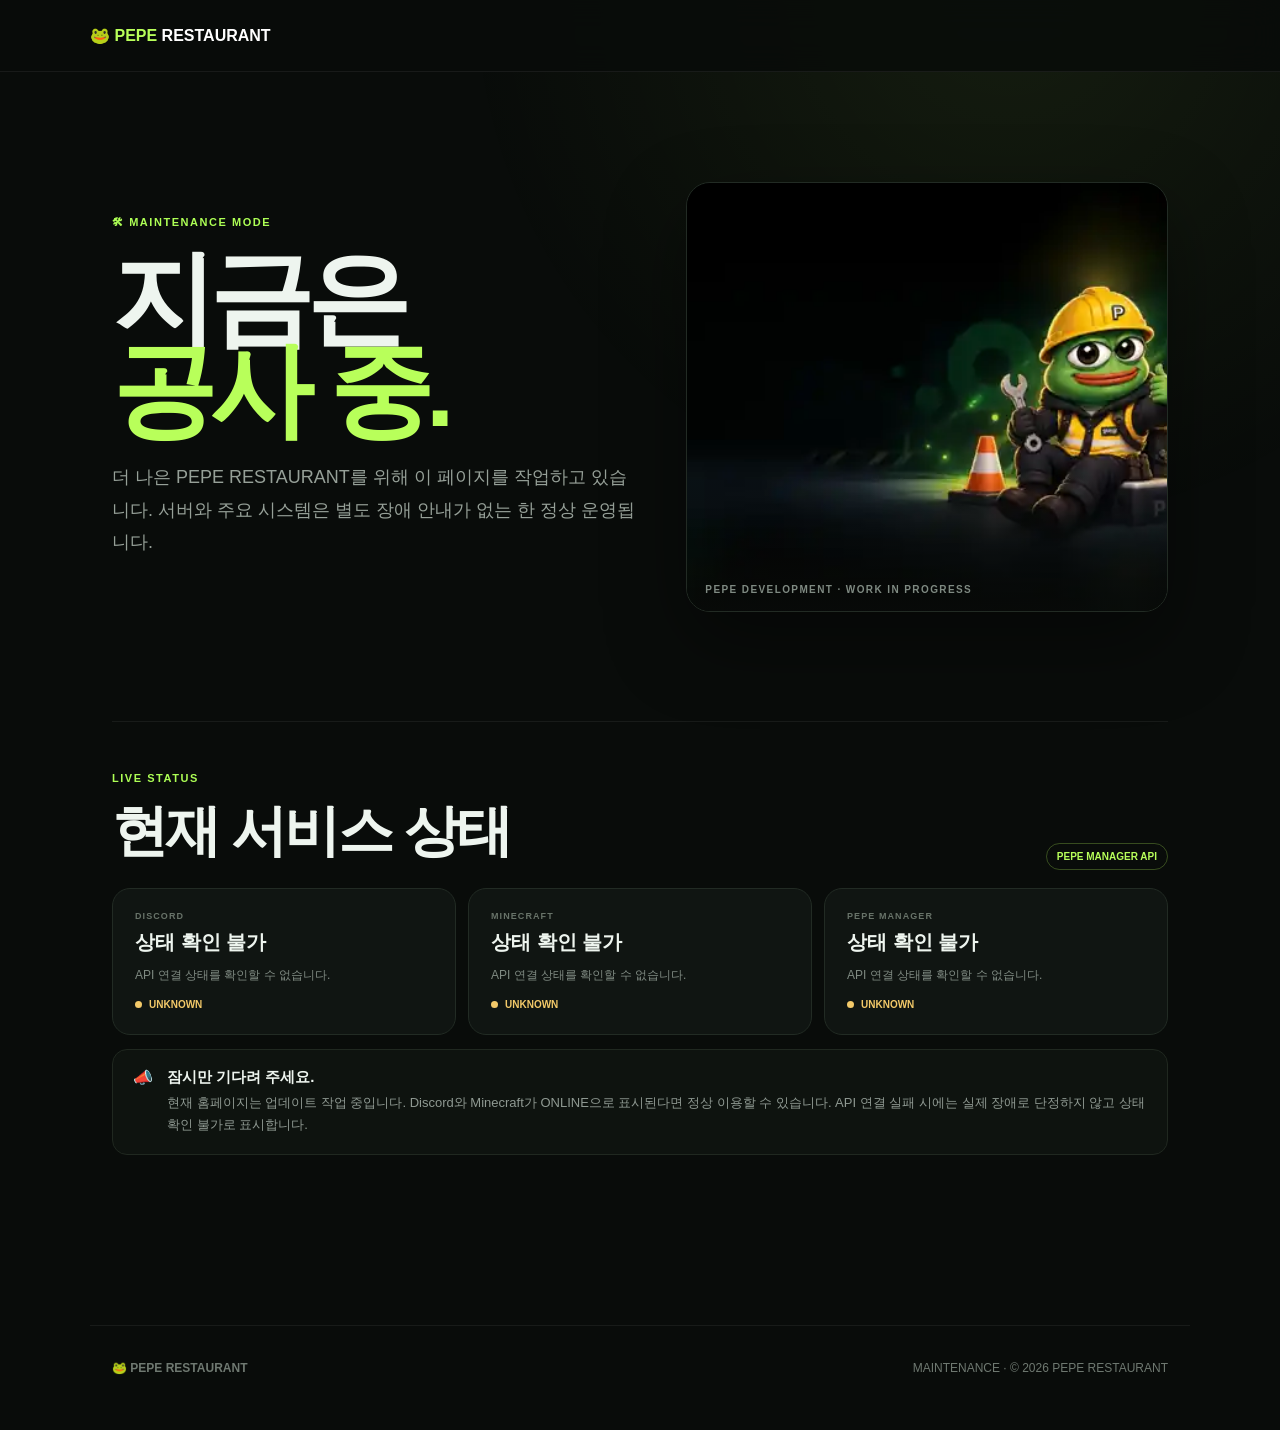
==== commit 66bb9bd5: "feat: enable maintenance mode and block public pages" ====
--- a/index.html
+++ b/index.html
@@ -1,287 +1,6 @@
 <!DOCTYPE html>
-
 <html lang="ko">
 <head>
-<meta charset="utf-8"/>
-<meta content="width=device-width,initial-scale=1" name="viewport"/>
-<meta content="#090c0a" name="theme-color"/>
-<link href="favicon.svg" rel="icon" type="image/svg+xml"/>
-<link href="icon-180.svg" rel="apple-touch-icon"/>
-<meta content="PEPE RESTAURANT 공식 홈페이지" name="description"/>
-<meta content="PEPE RESTAURANT" property="og:title"/>
-<meta content="PEPE RESTAURANT 공식 커뮤니티" property="og:description"/>
-<meta content="website" property="og:type"/>
-<title>PEPE RESTAURANT</title>
-<link href="manifest.json" rel="manifest"/>
-<link href="style.css?v=1.5.0-final" rel="stylesheet"/>
-</head>
-<body>
-<div class="bg-glow"></div>
-<nav>
-<a class="brand" href="#top">🐸 <span>PEPE RESTAURANT</span></a>
-<div class="nav-links">
-<a href="#about">소개</a>
-<a href="#system">시스템</a>
-<a href="minecraft.html">Minecraft</a>
-<a href="#discord">Discord</a>
-<a href="support.html">문의</a>
-<a href="#staff">운영진</a>
-<a href="#notices">공지</a>
-<a class="join" href="request.html">초대 요청</a>
-</div>
-</nav>
-<header id="top">
-<div class="hero-left">
-<small>OFFICIAL COMMUNITY</small>
-<h1>WELCOME TO<br/><em>PEPE RESTAURANT</em></h1>
-<p>사람, 게임, 이야기 그리고 우리가 직접 만드는 시스템.<br/>PEPE RESTAURANT 공식 커뮤니티에 오신 것을 환영합니다.</p>
-<div class="hero-actions">
-<a class="button" href="request.html">Discord 초대 요청 ↗</a>
-<a class="button ghost" href="minecraft.html">Minecraft 접속정보</a>
-<a class="button ghost" href="support.html">문의하기</a>
-</div>
-</div>
-<aside class="hero-status card">
-<div class="status-head">
-<div>
-<span class="label">LIVE STATUS</span>
-<strong id="overall-state">상태 확인 중...</strong>
-</div>
-<span class="dot loading" id="overall-dot"></span>
-</div>
-<div class="status-grid">
-<div><small>MINECRAFT</small><b id="mc-main-state">-</b></div>
-<div><small>DISCORD</small><b id="discord-main-state">-</b></div>
-<div><small>PLAYERS</small><b id="player-count">-</b></div>
-<div><small>MEMBERS</small><b id="discord-member-count">-</b></div>
-</div>
-<button class="mini" id="refresh-all">전체 상태 새로고침</button>
-</aside>
-</header>
-<main>
-<section id="about">
-<small>ABOUT US</small>
-<h2>그냥 디스코드 서버가 아닙니다.</h2>
-<p class="lead">편하게 이야기하고 함께 게임을 즐기는 커뮤니티이자, 필요한 기능을 직접 만들고 개선해 나가는 공간입니다.</p>
-<div class="grid three">
-<article>💬<h3>Community</h3><p>자유로운 대화와 함께 즐기는 커뮤니티.</p></article>
-<article>🛠️<h3>Self-Built</h3><p>운영 환경에 맞춰 직접 개발하는 전용 시스템.</p></article>
-<article>🎮<h3>Gaming</h3><p>Minecraft를 비롯한 다양한 게임을 함께.</p></article>
-</div>
-</section>
-<section id="system">
-<small>PEPE SYSTEMS</small>
-<h2>우리 서버를 위해 직접 만듭니다.</h2>
-<div class="grid two system-grid">
-<article class="system-card">
-<h3>🛡️ PEPE MANAGER</h3>
-<p>PEPE RESTAURANT를 위해 직접 설계·개발한 통합 관리 봇. 서버·유저 관리, 활동 시스템, 티켓, 역할 및 운영 자동화를 담당합니다.</p>
-<div class="system-card-footer">
-<mark>IN-HOUSE</mark>
-<button class="system-more" data-system-modal="manager" type="button">자세히 보기 →</button>
-</div>
-</article>
-<article class="system-card">
-<h3>🤖 꼬붕봇</h3>
-<p>커뮤니티에서 사용하는 다양한 편의 기능을 제공하는 PEPE 전용 봇입니다.</p>
-<div class="system-card-footer">
-<mark>PEPE ONLY</mark>
-<button class="system-more" data-system-modal="kkobung" type="button">자세히 보기 →</button>
-</div>
-</article>
-</div>
-<div class="system-feature-grid">
-<button class="system-feature-card" data-system-modal="auth" type="button">
-<span class="system-feature-icon">🔐</span>
-<strong>인증 시스템</strong>
-<small>Discord ↔ Minecraft</small>
-<em>소개 보기 →</em>
-</button>
-<button class="system-feature-card" data-system-modal="activity" type="button">
-<span class="system-feature-icon">📊</span>
-<strong>활동 시스템</strong>
-<small>XP · 레벨 · 랭킹</small>
-<em>소개 보기 →</em>
-</button>
-<button class="system-feature-card" data-system-modal="ticket" type="button">
-<span class="system-feature-icon">🎫</span>
-<strong>티켓 시스템</strong>
-<small>문의 · 신고 · 지원</small>
-<em>소개 보기 →</em>
-</button>
-<button class="system-feature-card" data-system-modal="automation" type="button">
-<span class="system-feature-icon">⚙️</span>
-<strong>자동화</strong>
-<small>서버 전용 워크플로우</small>
-<em>소개 보기 →</em>
-</button>
-</div>
-</section>
-<section class="minecraft-hub-preview" id="minecraft">
-<div class="minecraft-hub-copy">
-<small>PEPE MINECRAFT</small>
-<h2>Minecraft는<br/>전용 페이지에서.</h2>
-<p class="lead">기본 서버 상태와 Java + Bedrock 안내는 누구나 확인할 수 있습니다. 접속자 정보, 야생 기록, 랭킹과 실제 접속 주소는 Minecraft 인증을 완료한 멤버에게만 공개됩니다.</p>
-<a class="button" href="minecraft.html">Minecraft 페이지 열기 →</a>
-</div>
-<a aria-label="PEPE Minecraft 전용 페이지 열기" class="minecraft-hub-card" href="minecraft.html">
-<span class="minecraft-hub-icon">⛏️</span>
-<div>
-<small>PEPE MINECRAFT · MEMBER ZONE</small>
-<strong>JAVA + BEDROCK</strong>
-<p>PUBLIC STATUS · SURVIVAL RECORDS · MEMBER ACCESS</p>
-</div>
-<em>ENTER →</em>
-</a>
-</section>
-<section id="discord">
-<small>DISCORD LIVE</small>
-<h2>지금 PEPE는.</h2>
-<div class="discord-panel">
-<article>
-<div class="discord-icon">💬</div>
-<div>
-<span class="muted">전체 멤버</span>
-<strong id="discord-total">-</strong>
-</div>
-</article>
-<article>
-<div class="discord-icon">🟢</div>
-<div>
-<span class="muted">온라인</span>
-<strong id="discord-online">-</strong>
-</div>
-</article>
-<article class="discord-wide">
-<div>
-<span class="muted">SERVER</span>
-<strong id="discord-name">PEPE RESTAURANT</strong>
-<p id="discord-status-text">Discord 상태를 확인하고 있습니다.</p>
-<p class="discord-meta">Manager <b id="manager-status">-</b> · Uptime <b id="manager-uptime">-</b> · Ping <b id="manager-ping">-</b></p>
-</div>
-<a class="button" href="request.html">서버 입장 ↗</a>
-</article>
-</div>
-<p class="hint">※ Discord 및 Minecraft 상태는 PEPE MANAGER에서 실시간으로 제공합니다.</p>
-</section>
-<section id="staff">
-<small>TEAM PEPE</small>
-<h2>운영진</h2>
-<div class="staff-grid" id="staff-list"></div>
-</section>
-<section id="rules">
-<small>SERVER RULES</small>
-<h2>간단하고 확실하게.</h2>
-<div class="rules">
-<div><span>01</span><p><b>핵·치트 사용 금지</b><br/>악성 클라이언트 및 불공정 플레이를 금지합니다.</p></div>
-<div><span>02</span><p><b>고의적인 서버 방해 금지</b><br/>테러, 도배, 악의적인 서버 방해 행위를 금지합니다.</p></div>
-<div><span>03</span><p><b>다른 유저 존중</b><br/>건축물, 아이템, 플레이 영역을 존중해주세요.</p></div>
-<div><span>04</span><p><b>운영진 안내 준수</b><br/>분쟁 발생 시 운영진의 안내를 따라주세요.</p></div>
-</div>
-</section>
-<section id="notices">
-<div class="section-title-row">
-<div>
-<small>ANNOUNCEMENTS</small>
-<h2>공지사항</h2>
-</div>
-<div class="filters">
-<button class="filter active" data-filter="all">전체</button>
-<button class="filter" data-filter="notice">공지</button>
-<button class="filter" data-filter="update">업데이트</button>
-<button class="filter" data-filter="minecraft">Minecraft</button>
-</div>
-</div>
-<div class="timeline" id="notices-list"></div>
-<div class="notice-more-wrap">
-<button class="notice-more-btn" hidden="" id="notice-toggle" type="button">더보기</button>
-</div>
-</section>
-<section id="faq">
-<small>FAQ</small>
-<h2>자주 묻는 질문</h2>
-<p class="faq-lead">Discord 4.0부터 Minecraft 접속·승인 시스템까지 현재 운영 기준으로 정리했습니다.</p>
-<div class="faq-list">
-<details>
-<summary>PEPE RESTAURANT는 어떤 서버인가요?</summary>
-<p>게임, 대화와 커뮤니티 활동을 중심으로 운영되는 PEPE 전용 커뮤니티입니다. PEPE MANAGER, Discord ↔ Minecraft 인증, 홈페이지, LIVE 상태 연동과 운영 자동화 등 필요한 시스템도 직접 제작·운영하고 있습니다.</p>
-</details>
-<details>
-<summary>Discord 4.0에서는 채널이 어떻게 나뉘나요?</summary>
-<p>현재 Discord는 <b>ENTRANCE</b>, <b>COMMUNITY</b>, <b>MINECRAFT</b>, <b>VOICE</b>, <b>PEPE SYSTEMS</b>, <b>STAFF</b>의 6개 영역으로 운영됩니다. 입장·공지·문의는 ENTRANCE, 일반 대화와 게임모집은 COMMUNITY, Minecraft 인증과 서버 현황은 MINECRAFT에서 확인할 수 있습니다.</p>
-</details>
-<details>
-<summary>Discord 초대 링크는 어디서 받을 수 있나요?</summary>
-<p>초대 링크는 공개하지 않습니다. 홈페이지의 <b>Discord 초대 요청</b> 페이지에서 Discord 계정으로 요청을 제출하면 운영진이 승인 또는 거절하며, 승인된 계정에만 초대 링크가 표시됩니다.</p>
-</details>
-<details>
-<summary>문의나 신고는 어디서 하나요?</summary>
-<p>홈페이지의 <b>PEPE SUPPORT CENTER</b>에서 문의를 접수하고 문의번호로 처리 상태와 운영진 답변을 확인할 수 있습니다. Discord에서는 <b>ENTRANCE → 🆘・문의</b> 티켓도 이용할 수 있습니다.</p>
-</details>
-<details>
-<summary>Minecraft 서버 주소는 어떻게 확인하나요?</summary>
-<p>Discord의 <b>MINECRAFT → ⛏️・마크인증</b>에서 요청을 제출하고 운영진 승인을 받아 <b>✅ MINECRAFT 인증</b> 상태가 된 뒤, <b>Minecraft 전용 페이지</b>에서 Discord 인증을 완료하면 Java/Bedrock 접속 주소를 확인할 수 있습니다. Discord 초대 요청 승인만으로는 Minecraft 서버 정보가 열리지 않습니다.</p>
-</details>
-<details>
-<summary>Java와 Bedrock 둘 다 접속할 수 있나요?</summary>
-<p>네. PEPE Minecraft는 Java + Bedrock Crossplay를 지원합니다. Minecraft 인증을 완료한 멤버에게 각 에디션의 접속 정보를 Minecraft 전용 페이지에서 제공합니다.</p>
-</details>
-<details>
-<summary>Minecraft 인증 역할은 어떻게 받나요?</summary>
-<p>Discord의 <b>MINECRAFT → ⛏️・마크인증</b>에서 인증 요청을 제출하고 운영진 승인을 받으면 <b>✅ MINECRAFT 인증</b> 역할이 지급됩니다. 이후 Java 또는 Bedrock Minecraft 계정을 등록해 Discord 계정과 연결할 수 있습니다.</p>
-</details>
-<details>
-<summary>Discord 초대 요청이 승인되면 Minecraft 서버도 바로 이용할 수 있나요?</summary>
-<p>아니요. Discord 초대 승인은 PEPE RESTAURANT Discord 입장을 위한 절차이고, Minecraft 인증은 별도의 절차입니다. Minecraft 서버 정보는 Minecraft 인증을 완료한 멤버에게만 제공되며, 홈페이지에서 한 번 인증한 뒤에는 인증 정보가 유효한 동안 같은 브라우저와 다른 탭에서도 로그인 상태가 유지됩니다.</p>
-</details>
-<details>
-<summary>인증 요청이나 초대 요청이 거절되면 어떻게 하나요?</summary>
-<p>거절 사유가 해결된 뒤 다시 요청할 수 있습니다. 반복적인 허위 요청이나 서버 규칙을 위반하는 요청은 제한될 수 있습니다.</p>
-</details>
-<details>
-<summary>랭킹·업적·투표·패치노트는 어디서 확인하나요?</summary>
-<p>Discord 4.0에서는 관련 기능을 <b>PEPE SYSTEMS</b>에 모아두었습니다. <b>📊・랭킹</b>, <b>🏅・업적</b>, <b>🗳️・투표</b>, <b>📰・패치노트</b>에서 각각 확인할 수 있습니다.</p>
-</details>
-<details>
-<summary>PEPE MANAGER와 꼬붕봇은 어떤 봇인가요?</summary>
-<p><b>PEPE MANAGER</b>는 서버 운영, 인증, 티켓, 역할, Minecraft 연동, 공지 연동과 자동화를 담당하는 자체 제작 관리 봇입니다. <b>꼬붕봇</b>은 커뮤니티에서 사용하는 편의 기능을 제공하는 PEPE 전용 봇입니다.</p>
-</details>
-<details>
-<summary>홈페이지 공지와 Discord 공지는 같은 내용인가요?</summary>
-<p>홈페이지의 공지·업데이트·Minecraft 소식은 PEPE MANAGER가 감지해 Discord의 <b>📢・공지</b>에도 타입별 Embed 형태로 자동 게시합니다. 이미 연동된 공지는 중복 게시하지 않도록 관리됩니다.</p>
-</details>
-</div>
-<div class="faq-more-wrap">
-<button class="faq-more-btn" hidden="" id="faq-toggle" type="button">더보기</button>
-</div>
-</section>
-<section class="cta">
-<div>🐸</div>
-<h2>READY TO JOIN?</h2>
-<p>PEPE RESTAURANT에서 만나요.</p>
-<div class="hero-actions" style="justify-content:center"><a class="button" href="request.html">Discord 초대 요청 ↗</a><a class="button ghost" href="support.html">문의하기</a></div>
-</section>
-</main>
-<footer>
-<b>🐸 PEPE RESTAURANT</b>
-<span>© 2026 PEPE RESTAURANT</span>
-</footer>
-<button aria-label="맨 위로" id="top-button">↑</button>
-<div id="toast">복사 완료!</div>
-<div aria-hidden="true" class="system-modal" id="system-modal">
-<div class="system-modal-backdrop" data-system-close=""></div>
-<section aria-labelledby="system-modal-title" aria-modal="true" class="system-modal-panel" role="dialog">
-<button aria-label="닫기" class="system-modal-close" data-system-close="" type="button">×</button>
-<div class="system-modal-icon" id="system-modal-icon">🐸</div>
-<small id="system-modal-kicker">PEPE SYSTEMS</small>
-<h2 id="system-modal-title">PEPE MANAGER</h2>
-<p class="system-modal-lead" id="system-modal-lead"></p>
-<div class="system-modal-body" id="system-modal-body"></div>
-<div class="system-modal-tags" id="system-modal-tags"></div>
-</section>
-</div>
-
-<script src="config.js?v=1.5.0-final"></script>
-<script src="script.js?v=1.5.0-final"></script>
-</body>
-</html>+<meta charset="utf-8"/><meta name="viewport" content="width=device-width,initial-scale=1"/><meta name="theme-color" content="#090c0a"/><title>공사중 · PEPE RESTAURANT</title>
+<style>*{box-sizing:border-box}body{margin:0;background:#090c0a;color:#eef5ef;font-family:-apple-system,BlinkMacSystemFont,"Noto Sans KR",sans-serif}.bg-glow{position:fixed;inset:-30%;pointer-events:none;z-index:-2;background:radial-gradient(circle at 68% 18%,#b8ff5a12,transparent 30%)}nav{height:72px;background:#090c0add;backdrop-filter:blur(15px);border-bottom:1px solid #ffffff10;display:flex;align-items:center;padding:0 max(22px,calc((100% - 1100px)/2))}.brand{color:#fff;text-decoration:none;font-weight:900}.brand b{color:#b8ff5a}main{max-width:1100px;margin:auto;padding:0 22px 90px}.hero{min-height:650px;display:grid;grid-template-columns:1.05fr .95fr;gap:42px;align-items:center;border-bottom:1px solid #ffffff10}.kicker{color:#adff55;font-weight:900;letter-spacing:.14em;font-size:11px}.hero h1{font-size:clamp(58px,8.5vw,104px);line-height:.88;letter-spacing:-.065em;margin:25px 0}.hero h1 em{font-style:normal;color:#b8ff5a}.hero p{color:#96a098;font-size:18px;line-height:1.8;max-width:650px}.mascot-shell{position:relative;min-height:430px;border-radius:24px;overflow:hidden;border:1px solid #222b24;background:#0d120e;box-shadow:0 30px 80px #0006}.mascot-shell img{position:absolute;inset:0;width:100%;height:100%;object-fit:cover}.mascot-shell:after{content:"";position:absolute;inset:0;background:linear-gradient(180deg,transparent 68%,rgba(9,12,10,.8))}.mascot-label{position:absolute;left:18px;bottom:16px;z-index:2;color:#7f8a82;font-size:10px;font-weight:900;letter-spacing:.14em}.status-section{padding-top:46px}.section-head{display:flex;align-items:end;justify-content:space-between;gap:20px;margin-bottom:18px}.section-head small{color:#adff55;font-weight:900;letter-spacing:.14em;font-size:11px}.section-head h2{font-size:clamp(36px,5vw,56px);letter-spacing:-.05em;margin:8px 0 0}.api-badge{font-size:10px;color:#b8ff5a;border:1px solid #b8ff5a44;padding:7px 10px;border-radius:999px;font-weight:800}.status-grid{display:grid;grid-template-columns:repeat(3,1fr);gap:12px}.status-card{background:#101512;border:1px solid #222b24;border-radius:18px;padding:22px}.status-card small{display:block;color:#687369;font-size:9px;letter-spacing:.12em;font-weight:900}.status-card strong{display:block;font-size:20px;margin-top:8px}.status-card p{margin:10px 0 0;color:#7f8a82;font-size:12px;line-height:1.6}.state{display:inline-flex;align-items:center;gap:7px;margin-top:14px;font-size:10px;font-weight:900}.state:before{content:"";width:7px;height:7px;border-radius:50%;background:#f3c969}.state.ok{color:#b8ff5a}.state.ok:before{background:#b8ff5a;box-shadow:0 0 12px #b8ff5a}.state.bad{color:#ff6464}.state.bad:before{background:#ff6464}.state.wait{color:#f3c969}.notice{margin-top:14px;background:#0e130f;border:1px solid #202820;border-radius:15px;padding:18px 20px;display:flex;gap:14px}.notice h3{margin:0 0 5px;font-size:15px}.notice p{margin:0;color:#8f9992;font-size:13px;line-height:1.7}footer{max-width:1100px;margin:80px auto 0;padding:35px 22px 55px;border-top:1px solid #ffffff10;display:flex;justify-content:space-between;color:#6f7971;font-size:12px}@media(max-width:900px){.hero{grid-template-columns:1fr;padding:80px 0}.status-grid{grid-template-columns:1fr}.mascot-shell{min-height:350px}}@media(max-width:620px){.section-head{display:block}.api-badge{display:inline-block;margin-top:12px}footer{display:block;line-height:1.8}}</style></head>
+<body><div class="bg-glow"></div><nav><a class="brand" href="/">🐸 <b>PEPE</b> RESTAURANT</a></nav><main><section class="hero"><div><div class="kicker">🛠 MAINTENANCE MODE</div><h1>지금은<br><em>공사 중.</em></h1><p>더 나은 PEPE RESTAURANT를 위해 이 페이지를 작업하고 있습니다. 서버와 주요 시스템은 별도 장애 안내가 없는 한 정상 운영됩니다.</p></div><aside class="mascot-shell"><img src="pepe-maintenance-mascot.webp" alt="PEPE 공사 마스코트"/><div class="mascot-label">PEPE DEVELOPMENT · WORK IN PROGRESS</div></aside></section><section class="status-section"><div class="section-head"><div><small>LIVE STATUS</small><h2>현재 서비스 상태</h2></div><span class="api-badge">PEPE MANAGER API</span></div><div class="status-grid"><article class="status-card"><small>DISCORD</small><strong id="discord-title">상태 확인 중</strong><p id="discord-detail">API에서 정보를 불러오고 있습니다.</p><div class="state wait" id="discord-state">CHECKING</div></article><article class="status-card"><small>MINECRAFT</small><strong id="minecraft-title">상태 확인 중</strong><p id="minecraft-detail">API에서 정보를 불러오고 있습니다.</p><div class="state wait" id="minecraft-state">CHECKING</div></article><article class="status-card"><small>PEPE MANAGER</small><strong id="manager-title">상태 확인 중</strong><p id="manager-detail">API에서 정보를 불러오고 있습니다.</p><div class="state wait" id="manager-state">CHECKING</div></article></div><div class="notice"><div>📣</div><div><h3>잠시만 기다려 주세요.</h3><p>현재 홈페이지는 업데이트 작업 중입니다. Discord와 Minecraft가 ONLINE으로 표시된다면 정상 이용할 수 있습니다. API 연결 실패 시에는 실제 장애로 단정하지 않고 상태 확인 불가로 표시합니다.</p></div></div></section></main><footer><b>🐸 PEPE RESTAURANT</b><span>MAINTENANCE · © 2026 PEPE RESTAURANT</span></footer><script>const text=(id,v)=>{const e=document.getElementById(id);if(e)e.textContent=v};function setState(id,s){const e=document.getElementById(id);if(!e)return;e.className="state "+s;e.textContent=s==="ok"?"ONLINE":s==="bad"?"OFFLINE":"UNKNOWN"}function uptime(x){let s=Math.max(0,Number(x)||0),d=Math.floor(s/86400);s%=86400;let h=Math.floor(s/3600),m=Math.floor((s%3600)/60);return d?`${d}일 ${h}시간`:h?`${h}시간 ${m}분`:`${m}분`}async function load(){try{const r=await fetch(`https://api.pepe.ice.fo/api/public/status?t=${Date.now()}`,{cache:"no-store"});if(!r.ok)throw Error(`HTTP ${r.status}`);const x=await r.json();if(!x?.ok)throw Error("API ok=false");const d=x.discord||{},m=x.minecraft||{};text("discord-title",d.online?"Discord Online":"Discord Offline");text("discord-detail",d.online?`전체 ${d.members??"-"}명 · 온라인 ${d.onlineMembers??"-"}명 · 음성 ${d.voiceMembers??"-"}명`:"Discord 연결 상태를 확인할 수 없습니다.");setState("discord-state",d.online?"ok":"bad");text("minecraft-title",m.online?"Minecraft Online":"Minecraft Offline");text("minecraft-detail",`${m.playersOnline??0} / ${m.playersMax??"-"}명 · Ver ${m.version||"-"}`);setState("minecraft-state",m.online?"ok":"bad");const on=!!d.bot?.online;text("manager-title",on?"Manager Online":"Manager Offline");text("manager-detail",on?`API 정상 · Uptime ${uptime(d.bot?.uptimeSeconds)}`:"PEPE MANAGER 상태를 확인할 수 없습니다.");setState("manager-state",on?"ok":"bad")}catch(e){["discord","minecraft","manager"].forEach(n=>{text(`${n}-title`,"상태 확인 불가");text(`${n}-detail`,"API 연결 상태를 확인할 수 없습니다.");setState(`${n}-state`,"wait")})}}load();setInterval(load,30000);</script></body></html>
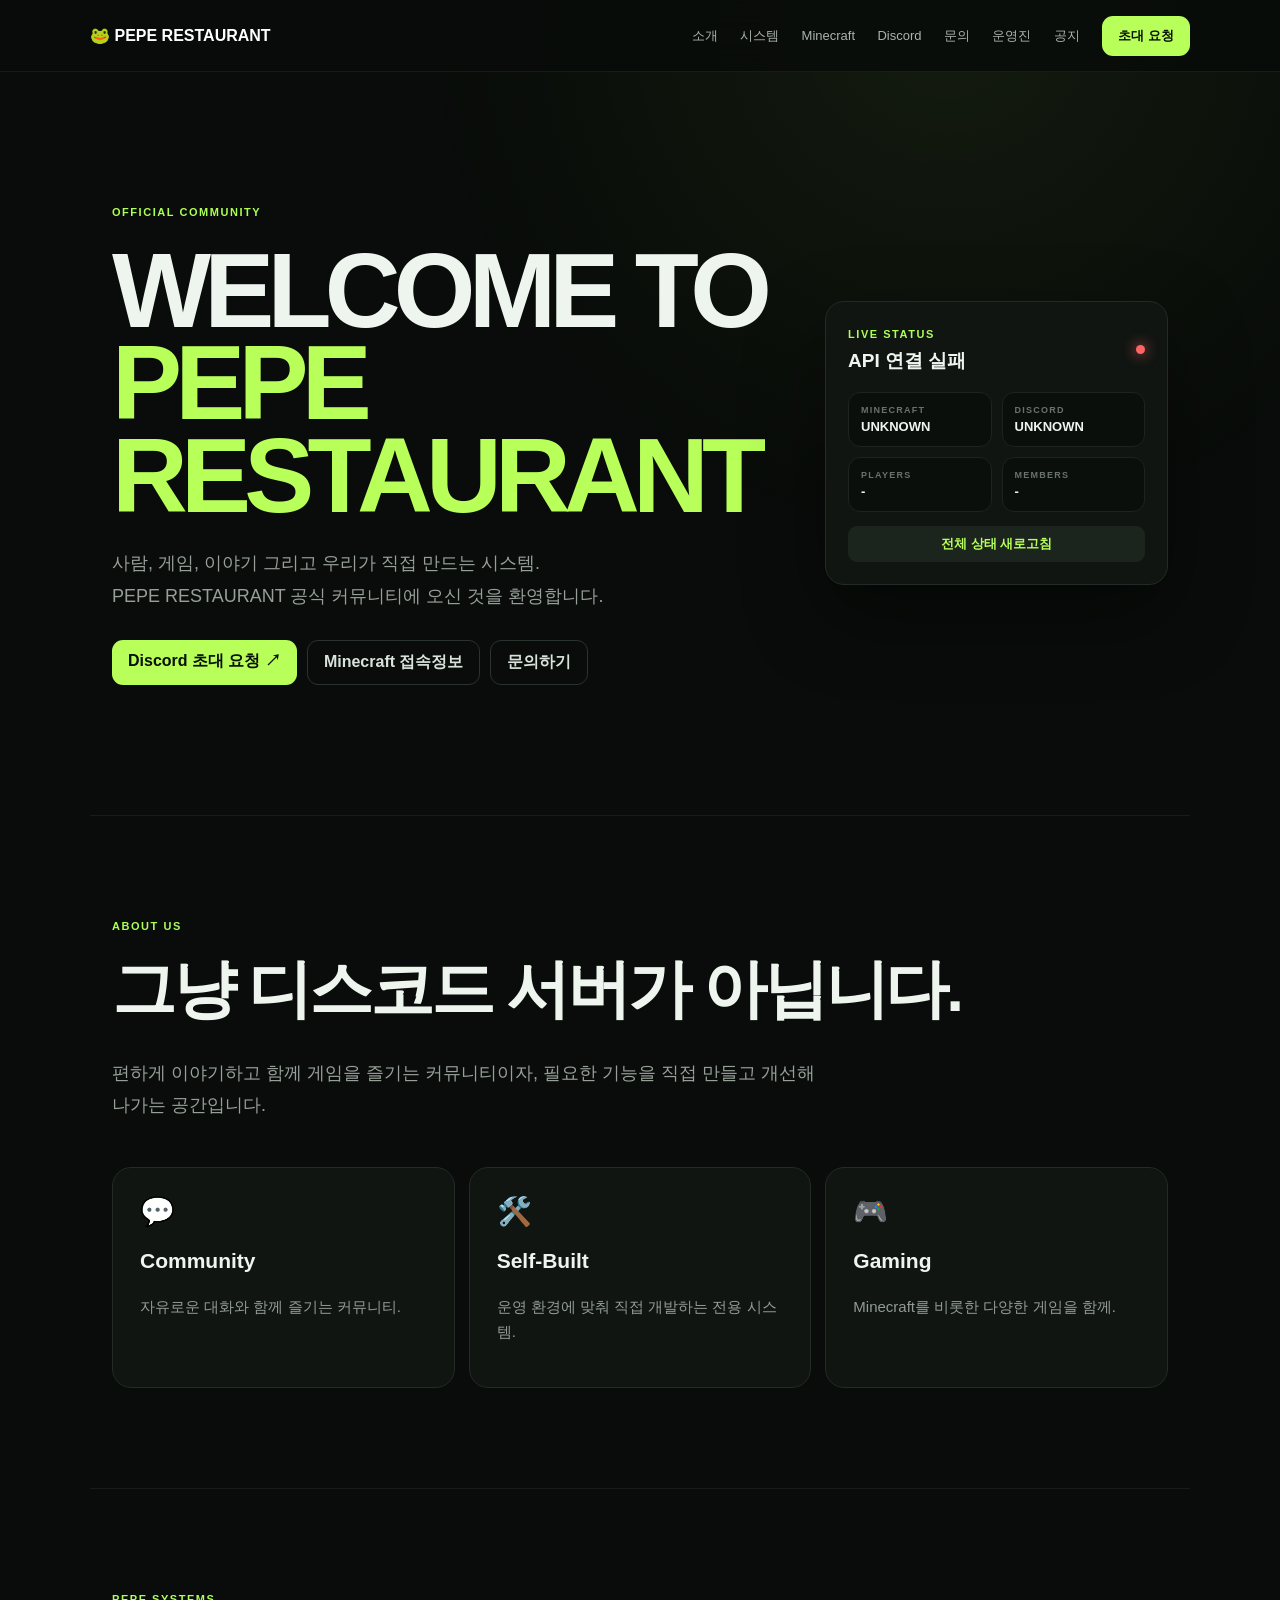
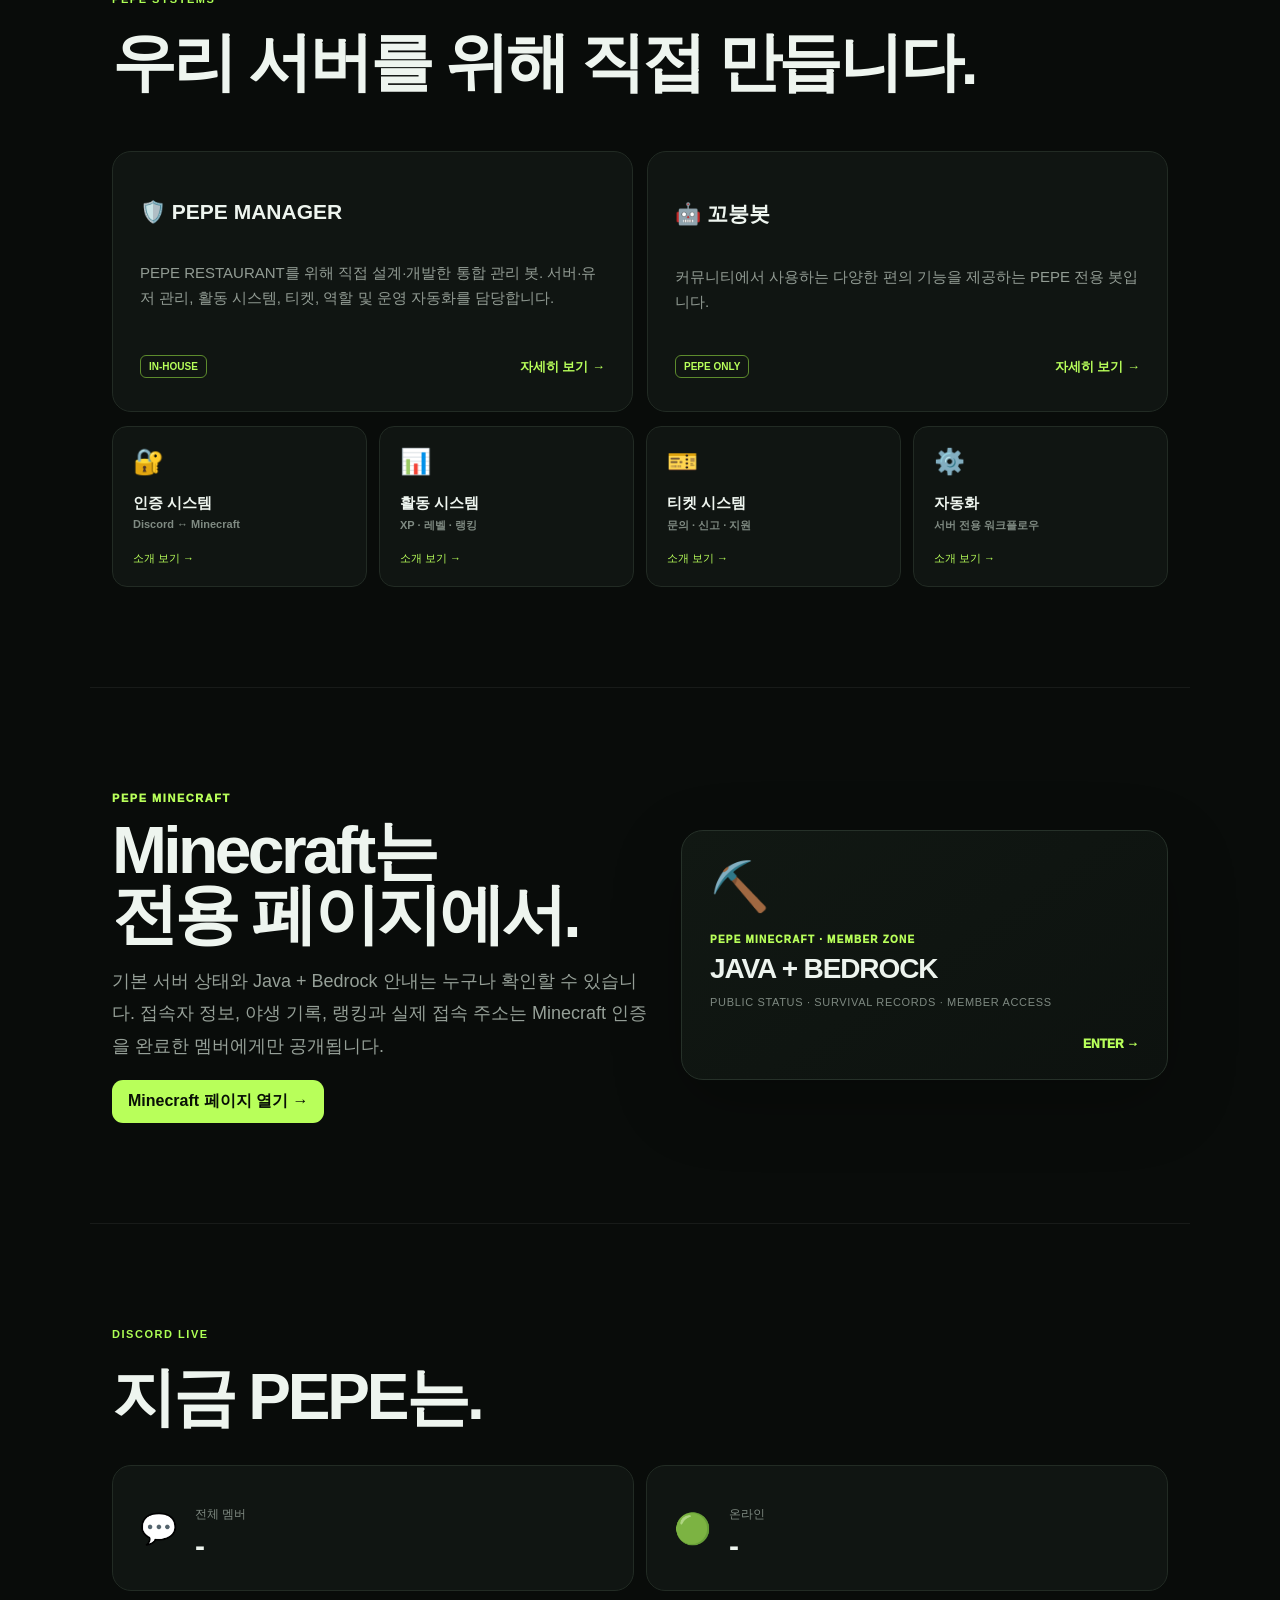
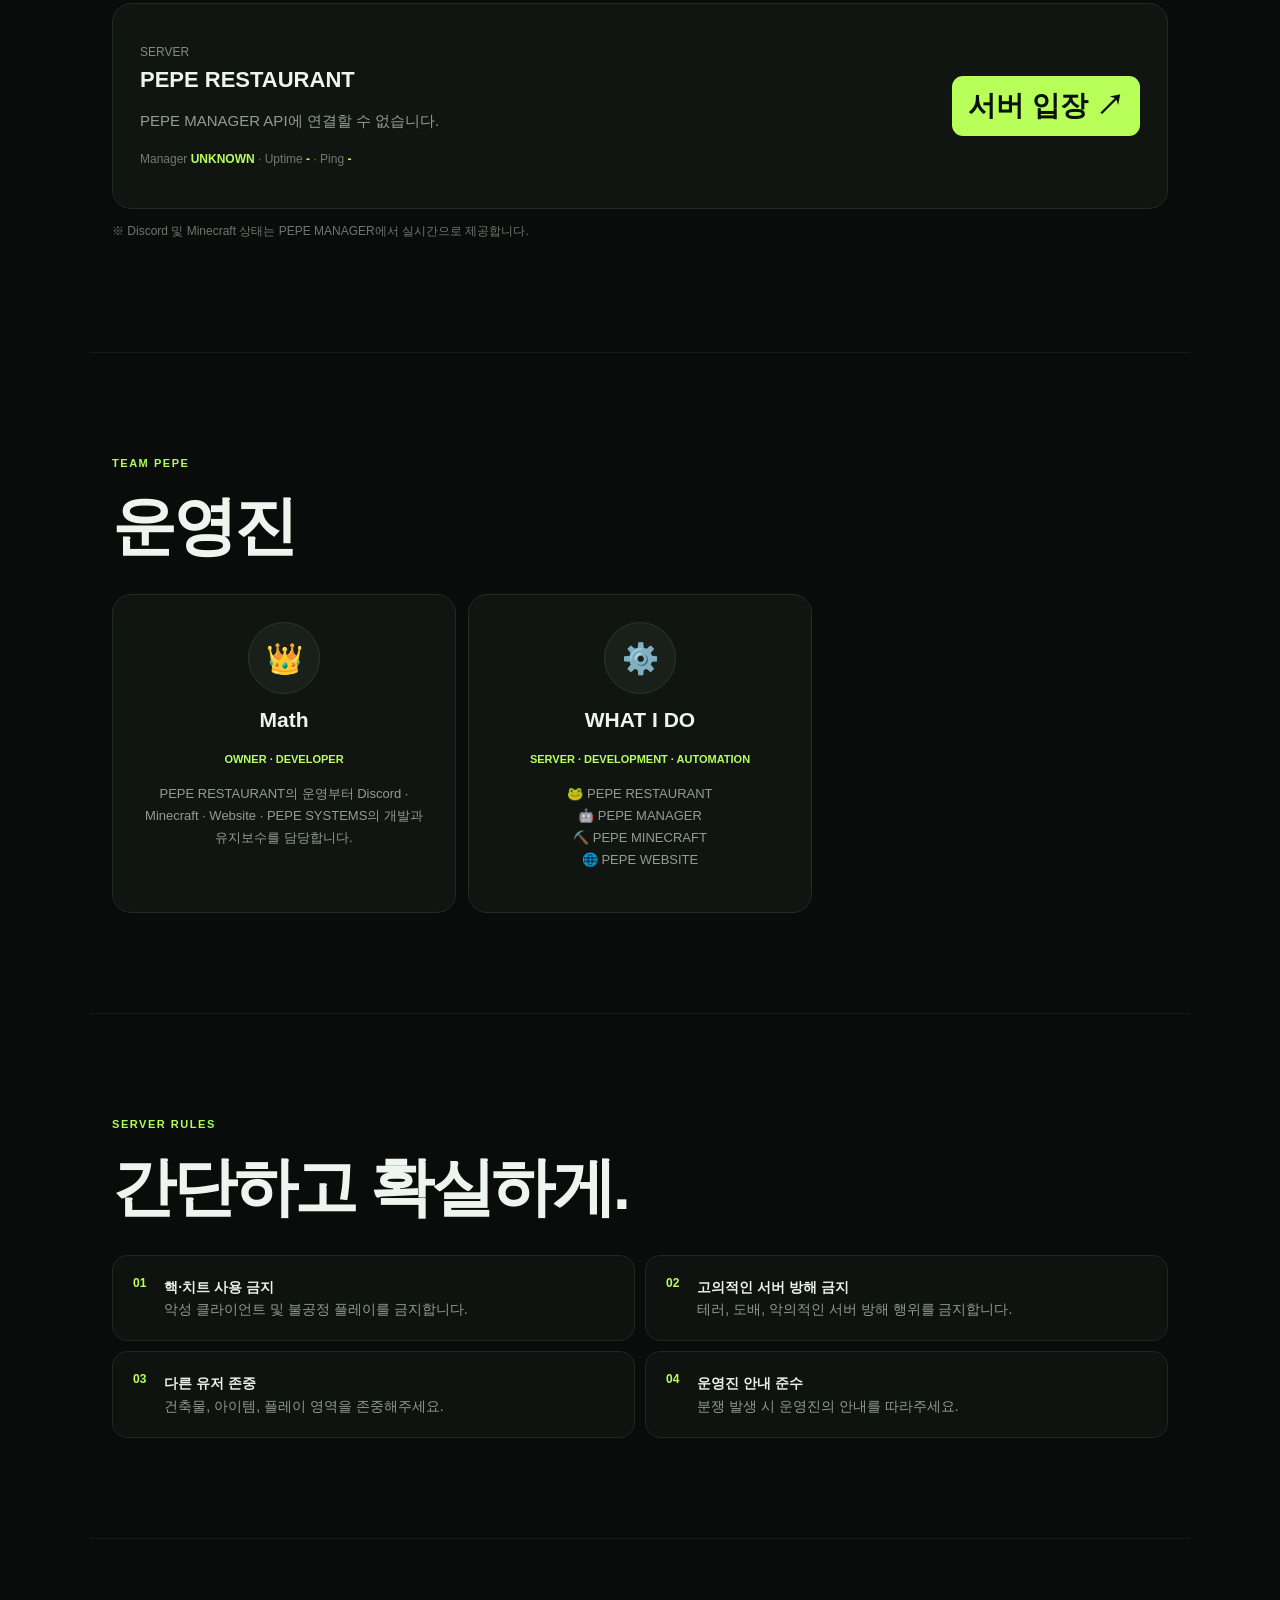
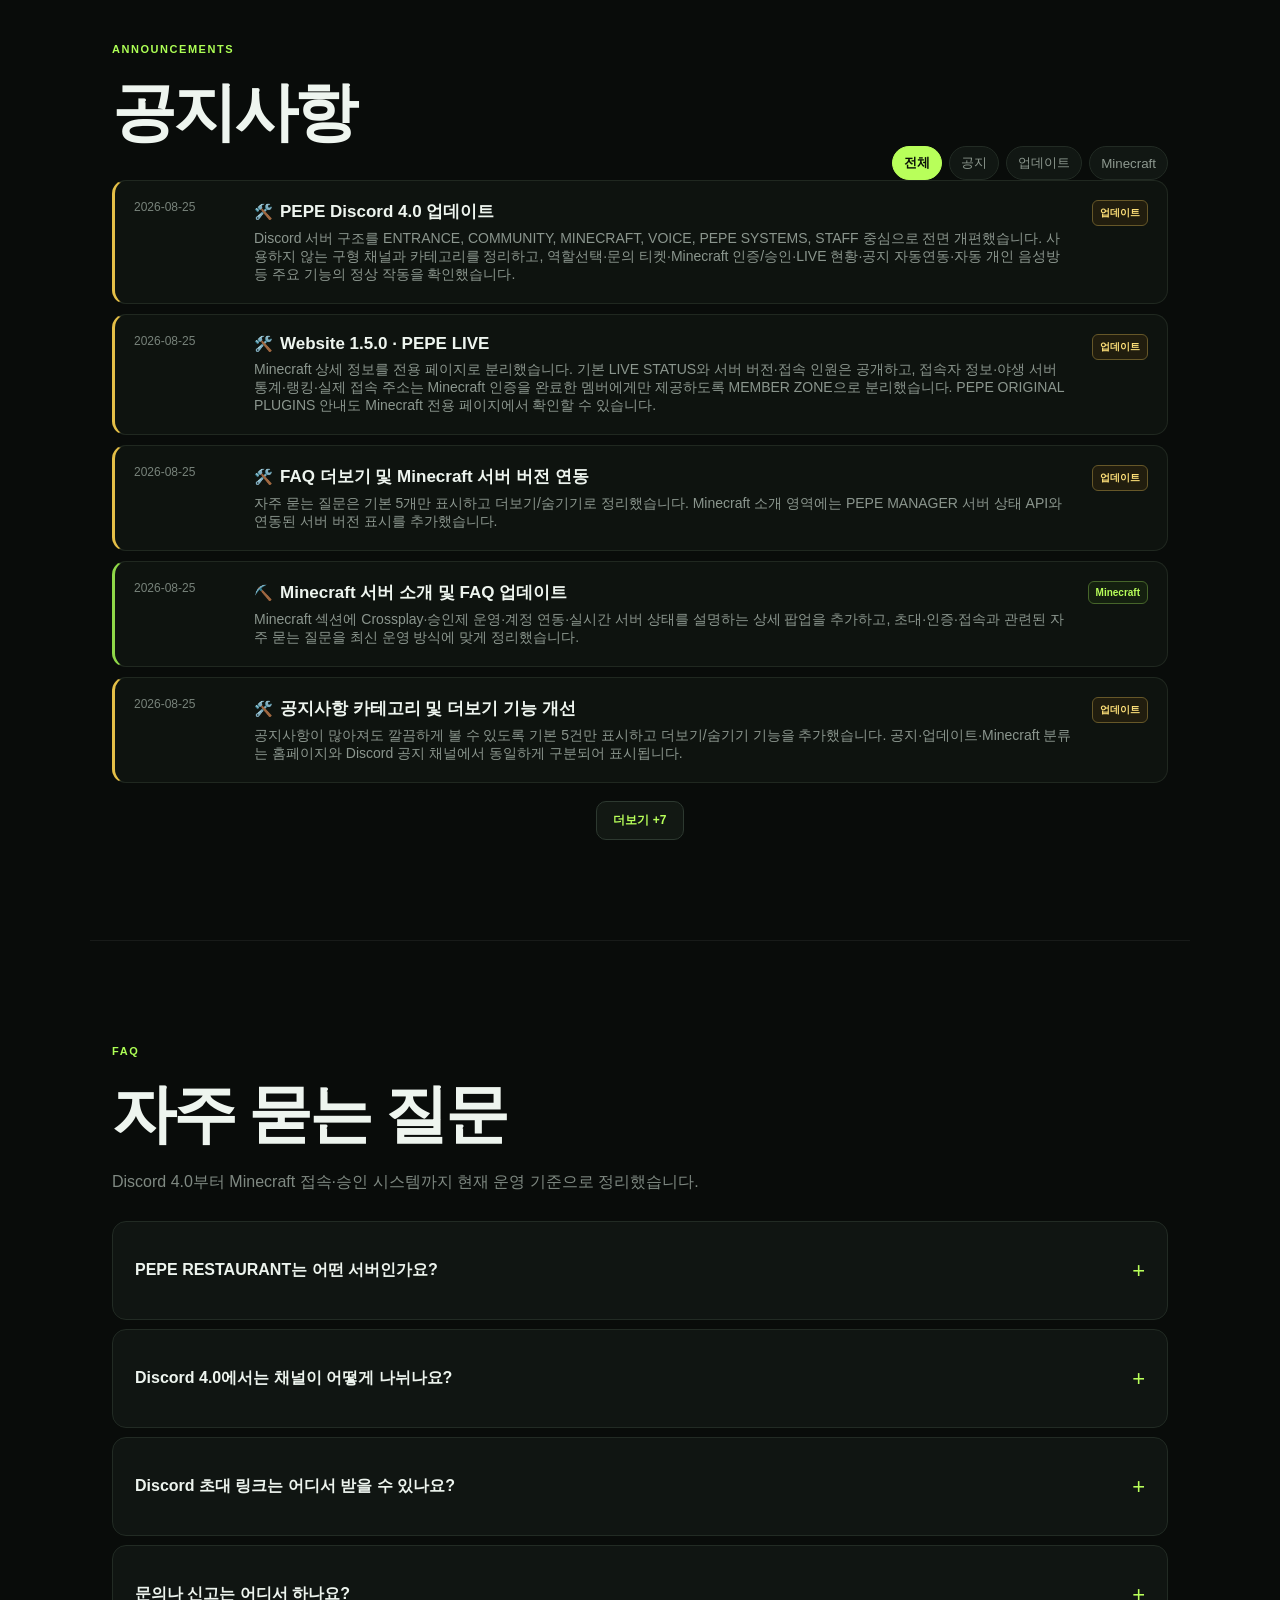
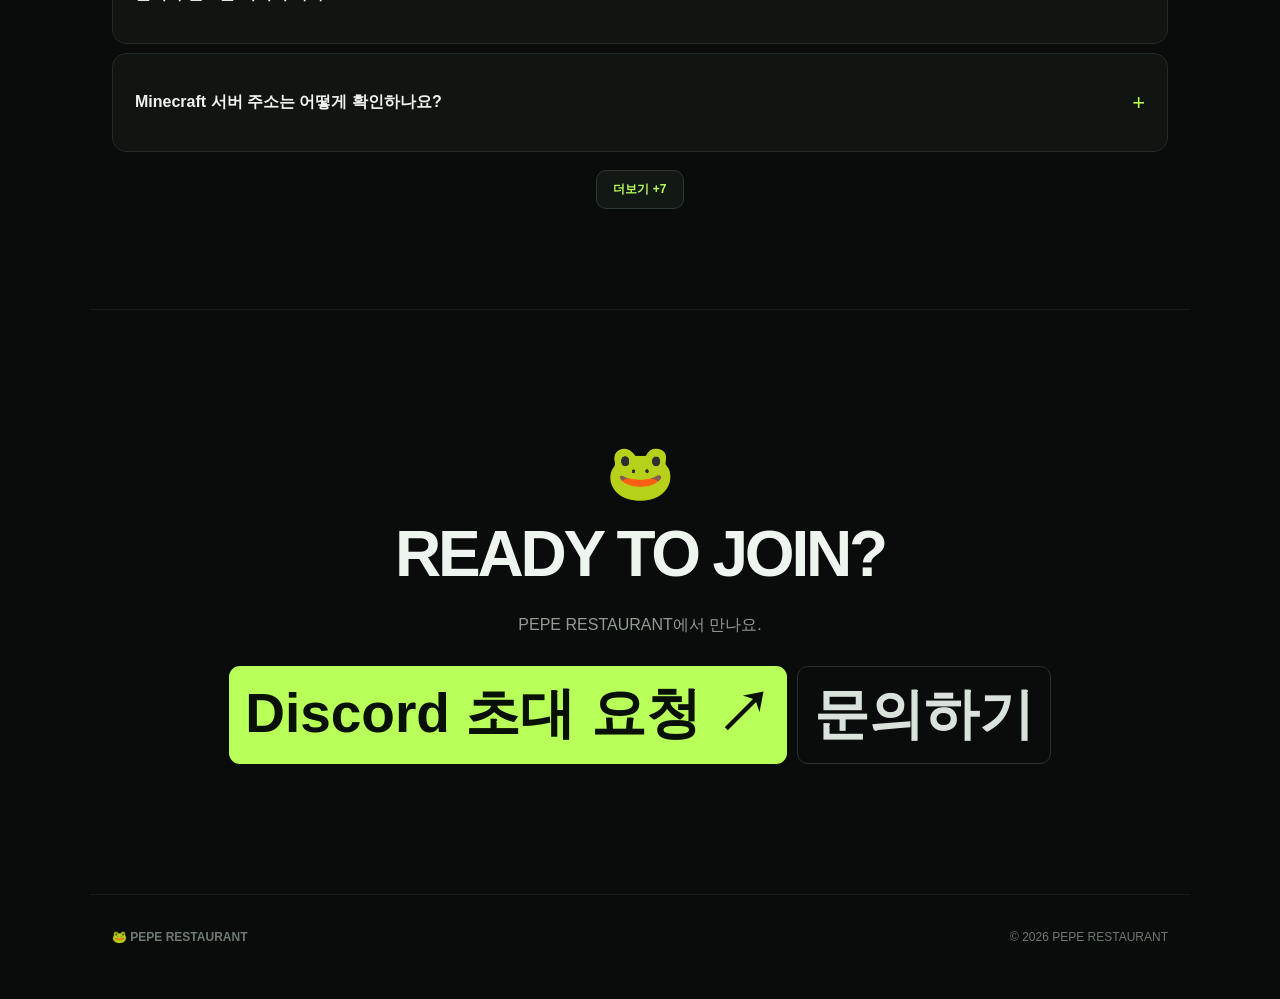
==== commit 984cb328: "revert: end maintenance mode and restore public site" ====
--- a/index.html
+++ b/index.html
@@ -1,6 +1,287 @@
 <!DOCTYPE html>
+
 <html lang="ko">
 <head>
-<meta charset="utf-8"/><meta name="viewport" content="width=device-width,initial-scale=1"/><meta name="theme-color" content="#090c0a"/><title>공사중 · PEPE RESTAURANT</title>
-<style>*{box-sizing:border-box}body{margin:0;background:#090c0a;color:#eef5ef;font-family:-apple-system,BlinkMacSystemFont,"Noto Sans KR",sans-serif}.bg-glow{position:fixed;inset:-30%;pointer-events:none;z-index:-2;background:radial-gradient(circle at 68% 18%,#b8ff5a12,transparent 30%)}nav{height:72px;background:#090c0add;backdrop-filter:blur(15px);border-bottom:1px solid #ffffff10;display:flex;align-items:center;padding:0 max(22px,calc((100% - 1100px)/2))}.brand{color:#fff;text-decoration:none;font-weight:900}.brand b{color:#b8ff5a}main{max-width:1100px;margin:auto;padding:0 22px 90px}.hero{min-height:650px;display:grid;grid-template-columns:1.05fr .95fr;gap:42px;align-items:center;border-bottom:1px solid #ffffff10}.kicker{color:#adff55;font-weight:900;letter-spacing:.14em;font-size:11px}.hero h1{font-size:clamp(58px,8.5vw,104px);line-height:.88;letter-spacing:-.065em;margin:25px 0}.hero h1 em{font-style:normal;color:#b8ff5a}.hero p{color:#96a098;font-size:18px;line-height:1.8;max-width:650px}.mascot-shell{position:relative;min-height:430px;border-radius:24px;overflow:hidden;border:1px solid #222b24;background:#0d120e;box-shadow:0 30px 80px #0006}.mascot-shell img{position:absolute;inset:0;width:100%;height:100%;object-fit:cover}.mascot-shell:after{content:"";position:absolute;inset:0;background:linear-gradient(180deg,transparent 68%,rgba(9,12,10,.8))}.mascot-label{position:absolute;left:18px;bottom:16px;z-index:2;color:#7f8a82;font-size:10px;font-weight:900;letter-spacing:.14em}.status-section{padding-top:46px}.section-head{display:flex;align-items:end;justify-content:space-between;gap:20px;margin-bottom:18px}.section-head small{color:#adff55;font-weight:900;letter-spacing:.14em;font-size:11px}.section-head h2{font-size:clamp(36px,5vw,56px);letter-spacing:-.05em;margin:8px 0 0}.api-badge{font-size:10px;color:#b8ff5a;border:1px solid #b8ff5a44;padding:7px 10px;border-radius:999px;font-weight:800}.status-grid{display:grid;grid-template-columns:repeat(3,1fr);gap:12px}.status-card{background:#101512;border:1px solid #222b24;border-radius:18px;padding:22px}.status-card small{display:block;color:#687369;font-size:9px;letter-spacing:.12em;font-weight:900}.status-card strong{display:block;font-size:20px;margin-top:8px}.status-card p{margin:10px 0 0;color:#7f8a82;font-size:12px;line-height:1.6}.state{display:inline-flex;align-items:center;gap:7px;margin-top:14px;font-size:10px;font-weight:900}.state:before{content:"";width:7px;height:7px;border-radius:50%;background:#f3c969}.state.ok{color:#b8ff5a}.state.ok:before{background:#b8ff5a;box-shadow:0 0 12px #b8ff5a}.state.bad{color:#ff6464}.state.bad:before{background:#ff6464}.state.wait{color:#f3c969}.notice{margin-top:14px;background:#0e130f;border:1px solid #202820;border-radius:15px;padding:18px 20px;display:flex;gap:14px}.notice h3{margin:0 0 5px;font-size:15px}.notice p{margin:0;color:#8f9992;font-size:13px;line-height:1.7}footer{max-width:1100px;margin:80px auto 0;padding:35px 22px 55px;border-top:1px solid #ffffff10;display:flex;justify-content:space-between;color:#6f7971;font-size:12px}@media(max-width:900px){.hero{grid-template-columns:1fr;padding:80px 0}.status-grid{grid-template-columns:1fr}.mascot-shell{min-height:350px}}@media(max-width:620px){.section-head{display:block}.api-badge{display:inline-block;margin-top:12px}footer{display:block;line-height:1.8}}</style></head>
-<body><div class="bg-glow"></div><nav><a class="brand" href="/">🐸 <b>PEPE</b> RESTAURANT</a></nav><main><section class="hero"><div><div class="kicker">🛠 MAINTENANCE MODE</div><h1>지금은<br><em>공사 중.</em></h1><p>더 나은 PEPE RESTAURANT를 위해 이 페이지를 작업하고 있습니다. 서버와 주요 시스템은 별도 장애 안내가 없는 한 정상 운영됩니다.</p></div><aside class="mascot-shell"><img src="pepe-maintenance-mascot.webp" alt="PEPE 공사 마스코트"/><div class="mascot-label">PEPE DEVELOPMENT · WORK IN PROGRESS</div></aside></section><section class="status-section"><div class="section-head"><div><small>LIVE STATUS</small><h2>현재 서비스 상태</h2></div><span class="api-badge">PEPE MANAGER API</span></div><div class="status-grid"><article class="status-card"><small>DISCORD</small><strong id="discord-title">상태 확인 중</strong><p id="discord-detail">API에서 정보를 불러오고 있습니다.</p><div class="state wait" id="discord-state">CHECKING</div></article><article class="status-card"><small>MINECRAFT</small><strong id="minecraft-title">상태 확인 중</strong><p id="minecraft-detail">API에서 정보를 불러오고 있습니다.</p><div class="state wait" id="minecraft-state">CHECKING</div></article><article class="status-card"><small>PEPE MANAGER</small><strong id="manager-title">상태 확인 중</strong><p id="manager-detail">API에서 정보를 불러오고 있습니다.</p><div class="state wait" id="manager-state">CHECKING</div></article></div><div class="notice"><div>📣</div><div><h3>잠시만 기다려 주세요.</h3><p>현재 홈페이지는 업데이트 작업 중입니다. Discord와 Minecraft가 ONLINE으로 표시된다면 정상 이용할 수 있습니다. API 연결 실패 시에는 실제 장애로 단정하지 않고 상태 확인 불가로 표시합니다.</p></div></div></section></main><footer><b>🐸 PEPE RESTAURANT</b><span>MAINTENANCE · © 2026 PEPE RESTAURANT</span></footer><script>const text=(id,v)=>{const e=document.getElementById(id);if(e)e.textContent=v};function setState(id,s){const e=document.getElementById(id);if(!e)return;e.className="state "+s;e.textContent=s==="ok"?"ONLINE":s==="bad"?"OFFLINE":"UNKNOWN"}function uptime(x){let s=Math.max(0,Number(x)||0),d=Math.floor(s/86400);s%=86400;let h=Math.floor(s/3600),m=Math.floor((s%3600)/60);return d?`${d}일 ${h}시간`:h?`${h}시간 ${m}분`:`${m}분`}async function load(){try{const r=await fetch(`https://api.pepe.ice.fo/api/public/status?t=${Date.now()}`,{cache:"no-store"});if(!r.ok)throw Error(`HTTP ${r.status}`);const x=await r.json();if(!x?.ok)throw Error("API ok=false");const d=x.discord||{},m=x.minecraft||{};text("discord-title",d.online?"Discord Online":"Discord Offline");text("discord-detail",d.online?`전체 ${d.members??"-"}명 · 온라인 ${d.onlineMembers??"-"}명 · 음성 ${d.voiceMembers??"-"}명`:"Discord 연결 상태를 확인할 수 없습니다.");setState("discord-state",d.online?"ok":"bad");text("minecraft-title",m.online?"Minecraft Online":"Minecraft Offline");text("minecraft-detail",`${m.playersOnline??0} / ${m.playersMax??"-"}명 · Ver ${m.version||"-"}`);setState("minecraft-state",m.online?"ok":"bad");const on=!!d.bot?.online;text("manager-title",on?"Manager Online":"Manager Offline");text("manager-detail",on?`API 정상 · Uptime ${uptime(d.bot?.uptimeSeconds)}`:"PEPE MANAGER 상태를 확인할 수 없습니다.");setState("manager-state",on?"ok":"bad")}catch(e){["discord","minecraft","manager"].forEach(n=>{text(`${n}-title`,"상태 확인 불가");text(`${n}-detail`,"API 연결 상태를 확인할 수 없습니다.");setState(`${n}-state`,"wait")})}}load();setInterval(load,30000);</script></body></html>+<meta charset="utf-8"/>
+<meta content="width=device-width,initial-scale=1" name="viewport"/>
+<meta content="#090c0a" name="theme-color"/>
+<link href="favicon.svg" rel="icon" type="image/svg+xml"/>
+<link href="icon-180.svg" rel="apple-touch-icon"/>
+<meta content="PEPE RESTAURANT 공식 홈페이지" name="description"/>
+<meta content="PEPE RESTAURANT" property="og:title"/>
+<meta content="PEPE RESTAURANT 공식 커뮤니티" property="og:description"/>
+<meta content="website" property="og:type"/>
+<title>PEPE RESTAURANT</title>
+<link href="manifest.json" rel="manifest"/>
+<link href="style.css?v=1.5.0-final" rel="stylesheet"/>
+</head>
+<body>
+<div class="bg-glow"></div>
+<nav>
+<a class="brand" href="#top">🐸 <span>PEPE RESTAURANT</span></a>
+<div class="nav-links">
+<a href="#about">소개</a>
+<a href="#system">시스템</a>
+<a href="minecraft.html">Minecraft</a>
+<a href="#discord">Discord</a>
+<a href="support.html">문의</a>
+<a href="#staff">운영진</a>
+<a href="#notices">공지</a>
+<a class="join" href="request.html">초대 요청</a>
+</div>
+</nav>
+<header id="top">
+<div class="hero-left">
+<small>OFFICIAL COMMUNITY</small>
+<h1>WELCOME TO<br/><em>PEPE RESTAURANT</em></h1>
+<p>사람, 게임, 이야기 그리고 우리가 직접 만드는 시스템.<br/>PEPE RESTAURANT 공식 커뮤니티에 오신 것을 환영합니다.</p>
+<div class="hero-actions">
+<a class="button" href="request.html">Discord 초대 요청 ↗</a>
+<a class="button ghost" href="minecraft.html">Minecraft 접속정보</a>
+<a class="button ghost" href="support.html">문의하기</a>
+</div>
+</div>
+<aside class="hero-status card">
+<div class="status-head">
+<div>
+<span class="label">LIVE STATUS</span>
+<strong id="overall-state">상태 확인 중...</strong>
+</div>
+<span class="dot loading" id="overall-dot"></span>
+</div>
+<div class="status-grid">
+<div><small>MINECRAFT</small><b id="mc-main-state">-</b></div>
+<div><small>DISCORD</small><b id="discord-main-state">-</b></div>
+<div><small>PLAYERS</small><b id="player-count">-</b></div>
+<div><small>MEMBERS</small><b id="discord-member-count">-</b></div>
+</div>
+<button class="mini" id="refresh-all">전체 상태 새로고침</button>
+</aside>
+</header>
+<main>
+<section id="about">
+<small>ABOUT US</small>
+<h2>그냥 디스코드 서버가 아닙니다.</h2>
+<p class="lead">편하게 이야기하고 함께 게임을 즐기는 커뮤니티이자, 필요한 기능을 직접 만들고 개선해 나가는 공간입니다.</p>
+<div class="grid three">
+<article>💬<h3>Community</h3><p>자유로운 대화와 함께 즐기는 커뮤니티.</p></article>
+<article>🛠️<h3>Self-Built</h3><p>운영 환경에 맞춰 직접 개발하는 전용 시스템.</p></article>
+<article>🎮<h3>Gaming</h3><p>Minecraft를 비롯한 다양한 게임을 함께.</p></article>
+</div>
+</section>
+<section id="system">
+<small>PEPE SYSTEMS</small>
+<h2>우리 서버를 위해 직접 만듭니다.</h2>
+<div class="grid two system-grid">
+<article class="system-card">
+<h3>🛡️ PEPE MANAGER</h3>
+<p>PEPE RESTAURANT를 위해 직접 설계·개발한 통합 관리 봇. 서버·유저 관리, 활동 시스템, 티켓, 역할 및 운영 자동화를 담당합니다.</p>
+<div class="system-card-footer">
+<mark>IN-HOUSE</mark>
+<button class="system-more" data-system-modal="manager" type="button">자세히 보기 →</button>
+</div>
+</article>
+<article class="system-card">
+<h3>🤖 꼬붕봇</h3>
+<p>커뮤니티에서 사용하는 다양한 편의 기능을 제공하는 PEPE 전용 봇입니다.</p>
+<div class="system-card-footer">
+<mark>PEPE ONLY</mark>
+<button class="system-more" data-system-modal="kkobung" type="button">자세히 보기 →</button>
+</div>
+</article>
+</div>
+<div class="system-feature-grid">
+<button class="system-feature-card" data-system-modal="auth" type="button">
+<span class="system-feature-icon">🔐</span>
+<strong>인증 시스템</strong>
+<small>Discord ↔ Minecraft</small>
+<em>소개 보기 →</em>
+</button>
+<button class="system-feature-card" data-system-modal="activity" type="button">
+<span class="system-feature-icon">📊</span>
+<strong>활동 시스템</strong>
+<small>XP · 레벨 · 랭킹</small>
+<em>소개 보기 →</em>
+</button>
+<button class="system-feature-card" data-system-modal="ticket" type="button">
+<span class="system-feature-icon">🎫</span>
+<strong>티켓 시스템</strong>
+<small>문의 · 신고 · 지원</small>
+<em>소개 보기 →</em>
+</button>
+<button class="system-feature-card" data-system-modal="automation" type="button">
+<span class="system-feature-icon">⚙️</span>
+<strong>자동화</strong>
+<small>서버 전용 워크플로우</small>
+<em>소개 보기 →</em>
+</button>
+</div>
+</section>
+<section class="minecraft-hub-preview" id="minecraft">
+<div class="minecraft-hub-copy">
+<small>PEPE MINECRAFT</small>
+<h2>Minecraft는<br/>전용 페이지에서.</h2>
+<p class="lead">기본 서버 상태와 Java + Bedrock 안내는 누구나 확인할 수 있습니다. 접속자 정보, 야생 기록, 랭킹과 실제 접속 주소는 Minecraft 인증을 완료한 멤버에게만 공개됩니다.</p>
+<a class="button" href="minecraft.html">Minecraft 페이지 열기 →</a>
+</div>
+<a aria-label="PEPE Minecraft 전용 페이지 열기" class="minecraft-hub-card" href="minecraft.html">
+<span class="minecraft-hub-icon">⛏️</span>
+<div>
+<small>PEPE MINECRAFT · MEMBER ZONE</small>
+<strong>JAVA + BEDROCK</strong>
+<p>PUBLIC STATUS · SURVIVAL RECORDS · MEMBER ACCESS</p>
+</div>
+<em>ENTER →</em>
+</a>
+</section>
+<section id="discord">
+<small>DISCORD LIVE</small>
+<h2>지금 PEPE는.</h2>
+<div class="discord-panel">
+<article>
+<div class="discord-icon">💬</div>
+<div>
+<span class="muted">전체 멤버</span>
+<strong id="discord-total">-</strong>
+</div>
+</article>
+<article>
+<div class="discord-icon">🟢</div>
+<div>
+<span class="muted">온라인</span>
+<strong id="discord-online">-</strong>
+</div>
+</article>
+<article class="discord-wide">
+<div>
+<span class="muted">SERVER</span>
+<strong id="discord-name">PEPE RESTAURANT</strong>
+<p id="discord-status-text">Discord 상태를 확인하고 있습니다.</p>
+<p class="discord-meta">Manager <b id="manager-status">-</b> · Uptime <b id="manager-uptime">-</b> · Ping <b id="manager-ping">-</b></p>
+</div>
+<a class="button" href="request.html">서버 입장 ↗</a>
+</article>
+</div>
+<p class="hint">※ Discord 및 Minecraft 상태는 PEPE MANAGER에서 실시간으로 제공합니다.</p>
+</section>
+<section id="staff">
+<small>TEAM PEPE</small>
+<h2>운영진</h2>
+<div class="staff-grid" id="staff-list"></div>
+</section>
+<section id="rules">
+<small>SERVER RULES</small>
+<h2>간단하고 확실하게.</h2>
+<div class="rules">
+<div><span>01</span><p><b>핵·치트 사용 금지</b><br/>악성 클라이언트 및 불공정 플레이를 금지합니다.</p></div>
+<div><span>02</span><p><b>고의적인 서버 방해 금지</b><br/>테러, 도배, 악의적인 서버 방해 행위를 금지합니다.</p></div>
+<div><span>03</span><p><b>다른 유저 존중</b><br/>건축물, 아이템, 플레이 영역을 존중해주세요.</p></div>
+<div><span>04</span><p><b>운영진 안내 준수</b><br/>분쟁 발생 시 운영진의 안내를 따라주세요.</p></div>
+</div>
+</section>
+<section id="notices">
+<div class="section-title-row">
+<div>
+<small>ANNOUNCEMENTS</small>
+<h2>공지사항</h2>
+</div>
+<div class="filters">
+<button class="filter active" data-filter="all">전체</button>
+<button class="filter" data-filter="notice">공지</button>
+<button class="filter" data-filter="update">업데이트</button>
+<button class="filter" data-filter="minecraft">Minecraft</button>
+</div>
+</div>
+<div class="timeline" id="notices-list"></div>
+<div class="notice-more-wrap">
+<button class="notice-more-btn" hidden="" id="notice-toggle" type="button">더보기</button>
+</div>
+</section>
+<section id="faq">
+<small>FAQ</small>
+<h2>자주 묻는 질문</h2>
+<p class="faq-lead">Discord 4.0부터 Minecraft 접속·승인 시스템까지 현재 운영 기준으로 정리했습니다.</p>
+<div class="faq-list">
+<details>
+<summary>PEPE RESTAURANT는 어떤 서버인가요?</summary>
+<p>게임, 대화와 커뮤니티 활동을 중심으로 운영되는 PEPE 전용 커뮤니티입니다. PEPE MANAGER, Discord ↔ Minecraft 인증, 홈페이지, LIVE 상태 연동과 운영 자동화 등 필요한 시스템도 직접 제작·운영하고 있습니다.</p>
+</details>
+<details>
+<summary>Discord 4.0에서는 채널이 어떻게 나뉘나요?</summary>
+<p>현재 Discord는 <b>ENTRANCE</b>, <b>COMMUNITY</b>, <b>MINECRAFT</b>, <b>VOICE</b>, <b>PEPE SYSTEMS</b>, <b>STAFF</b>의 6개 영역으로 운영됩니다. 입장·공지·문의는 ENTRANCE, 일반 대화와 게임모집은 COMMUNITY, Minecraft 인증과 서버 현황은 MINECRAFT에서 확인할 수 있습니다.</p>
+</details>
+<details>
+<summary>Discord 초대 링크는 어디서 받을 수 있나요?</summary>
+<p>초대 링크는 공개하지 않습니다. 홈페이지의 <b>Discord 초대 요청</b> 페이지에서 Discord 계정으로 요청을 제출하면 운영진이 승인 또는 거절하며, 승인된 계정에만 초대 링크가 표시됩니다.</p>
+</details>
+<details>
+<summary>문의나 신고는 어디서 하나요?</summary>
+<p>홈페이지의 <b>PEPE SUPPORT CENTER</b>에서 문의를 접수하고 문의번호로 처리 상태와 운영진 답변을 확인할 수 있습니다. Discord에서는 <b>ENTRANCE → 🆘・문의</b> 티켓도 이용할 수 있습니다.</p>
+</details>
+<details>
+<summary>Minecraft 서버 주소는 어떻게 확인하나요?</summary>
+<p>Discord의 <b>MINECRAFT → ⛏️・마크인증</b>에서 요청을 제출하고 운영진 승인을 받아 <b>✅ MINECRAFT 인증</b> 상태가 된 뒤, <b>Minecraft 전용 페이지</b>에서 Discord 인증을 완료하면 Java/Bedrock 접속 주소를 확인할 수 있습니다. Discord 초대 요청 승인만으로는 Minecraft 서버 정보가 열리지 않습니다.</p>
+</details>
+<details>
+<summary>Java와 Bedrock 둘 다 접속할 수 있나요?</summary>
+<p>네. PEPE Minecraft는 Java + Bedrock Crossplay를 지원합니다. Minecraft 인증을 완료한 멤버에게 각 에디션의 접속 정보를 Minecraft 전용 페이지에서 제공합니다.</p>
+</details>
+<details>
+<summary>Minecraft 인증 역할은 어떻게 받나요?</summary>
+<p>Discord의 <b>MINECRAFT → ⛏️・마크인증</b>에서 인증 요청을 제출하고 운영진 승인을 받으면 <b>✅ MINECRAFT 인증</b> 역할이 지급됩니다. 이후 Java 또는 Bedrock Minecraft 계정을 등록해 Discord 계정과 연결할 수 있습니다.</p>
+</details>
+<details>
+<summary>Discord 초대 요청이 승인되면 Minecraft 서버도 바로 이용할 수 있나요?</summary>
+<p>아니요. Discord 초대 승인은 PEPE RESTAURANT Discord 입장을 위한 절차이고, Minecraft 인증은 별도의 절차입니다. Minecraft 서버 정보는 Minecraft 인증을 완료한 멤버에게만 제공되며, 홈페이지에서 한 번 인증한 뒤에는 인증 정보가 유효한 동안 같은 브라우저와 다른 탭에서도 로그인 상태가 유지됩니다.</p>
+</details>
+<details>
+<summary>인증 요청이나 초대 요청이 거절되면 어떻게 하나요?</summary>
+<p>거절 사유가 해결된 뒤 다시 요청할 수 있습니다. 반복적인 허위 요청이나 서버 규칙을 위반하는 요청은 제한될 수 있습니다.</p>
+</details>
+<details>
+<summary>랭킹·업적·투표·패치노트는 어디서 확인하나요?</summary>
+<p>Discord 4.0에서는 관련 기능을 <b>PEPE SYSTEMS</b>에 모아두었습니다. <b>📊・랭킹</b>, <b>🏅・업적</b>, <b>🗳️・투표</b>, <b>📰・패치노트</b>에서 각각 확인할 수 있습니다.</p>
+</details>
+<details>
+<summary>PEPE MANAGER와 꼬붕봇은 어떤 봇인가요?</summary>
+<p><b>PEPE MANAGER</b>는 서버 운영, 인증, 티켓, 역할, Minecraft 연동, 공지 연동과 자동화를 담당하는 자체 제작 관리 봇입니다. <b>꼬붕봇</b>은 커뮤니티에서 사용하는 편의 기능을 제공하는 PEPE 전용 봇입니다.</p>
+</details>
+<details>
+<summary>홈페이지 공지와 Discord 공지는 같은 내용인가요?</summary>
+<p>홈페이지의 공지·업데이트·Minecraft 소식은 PEPE MANAGER가 감지해 Discord의 <b>📢・공지</b>에도 타입별 Embed 형태로 자동 게시합니다. 이미 연동된 공지는 중복 게시하지 않도록 관리됩니다.</p>
+</details>
+</div>
+<div class="faq-more-wrap">
+<button class="faq-more-btn" hidden="" id="faq-toggle" type="button">더보기</button>
+</div>
+</section>
+<section class="cta">
+<div>🐸</div>
+<h2>READY TO JOIN?</h2>
+<p>PEPE RESTAURANT에서 만나요.</p>
+<div class="hero-actions" style="justify-content:center"><a class="button" href="request.html">Discord 초대 요청 ↗</a><a class="button ghost" href="support.html">문의하기</a></div>
+</section>
+</main>
+<footer>
+<b>🐸 PEPE RESTAURANT</b>
+<span>© 2026 PEPE RESTAURANT</span>
+</footer>
+<button aria-label="맨 위로" id="top-button">↑</button>
+<div id="toast">복사 완료!</div>
+<div aria-hidden="true" class="system-modal" id="system-modal">
+<div class="system-modal-backdrop" data-system-close=""></div>
+<section aria-labelledby="system-modal-title" aria-modal="true" class="system-modal-panel" role="dialog">
+<button aria-label="닫기" class="system-modal-close" data-system-close="" type="button">×</button>
+<div class="system-modal-icon" id="system-modal-icon">🐸</div>
+<small id="system-modal-kicker">PEPE SYSTEMS</small>
+<h2 id="system-modal-title">PEPE MANAGER</h2>
+<p class="system-modal-lead" id="system-modal-lead"></p>
+<div class="system-modal-body" id="system-modal-body"></div>
+<div class="system-modal-tags" id="system-modal-tags"></div>
+</section>
+</div>
+
+<script src="config.js?v=1.5.0-final"></script>
+<script src="script.js?v=1.5.0-final"></script>
+</body>
+</html>
--- a/style.css
+++ b/style.css
@@ -0,0 +1,689 @@
+*{box-sizing:border-box}html{scroll-behavior:smooth}body{margin:0;background:#090c0a;color:#eef5ef;font-family:-apple-system,BlinkMacSystemFont,"Noto Sans KR",sans-serif}.bg-glow{position:fixed;inset:-30%;pointer-events:none;background:radial-gradient(circle at 65% 20%,#b8ff5a10,transparent 30%);z-index:-1}nav{height:72px;position:sticky;top:0;z-index:10;background:#090c0add;backdrop-filter:blur(15px);border-bottom:1px solid #ffffff10;display:flex;align-items:center;justify-content:space-between;padding:0 max(22px,calc((100% - 1100px)/2))}.brand{color:#fff;text-decoration:none;font-weight:900}.nav-links a{color:#aab4ac;text-decoration:none;margin-left:18px;font-size:13px}.join,.button{background:#b8ff5a!important;color:#091006!important;padding:11px 16px;border-radius:11px;font-weight:800;text-decoration:none;display:inline-block}.ghost{background:transparent!important;color:#d9e3dc!important;border:1px solid #2a332c}.hero-actions{display:flex;gap:10px;margin-top:28px}header{max-width:1100px;margin:auto;min-height:700px;padding:130px 22px;display:grid;grid-template-columns:1.45fr .75fr;gap:50px;align-items:center}small,.label{color:#adff55;font-weight:900;letter-spacing:.14em;font-size:11px}h1{font-size:clamp(58px,8.5vw,105px);line-height:.88;letter-spacing:-.065em;margin:25px 0}h1 em{font-style:normal;color:#b8ff5a}header p,.lead{color:#96a098;font-size:18px;line-height:1.8;max-width:720px}.card,article{background:#101512;border:1px solid #222b24;border-radius:19px}.hero-status{padding:22px;box-shadow:0 30px 80px #0006}.status-head{display:flex;align-items:center;justify-content:space-between;margin-bottom:18px}.status-head strong{display:block;margin-top:6px;font-size:19px}.dot{width:9px;height:9px;border-radius:50%;display:inline-block}.dot.ok{background:#b8ff5a;box-shadow:0 0 14px #b8ff5a}.dot.bad{background:#ff6464;box-shadow:0 0 14px #ff6464}.dot.loading{background:#f3c969}.status-grid{display:grid;grid-template-columns:1fr 1fr;gap:10px}.status-grid>div{background:#0b0f0c;border:1px solid #1c241e;padding:12px;border-radius:12px}.status-grid small{display:block;color:#687369;font-size:9px}.status-grid b{display:block;margin-top:4px;font-size:13px}.mini{margin-top:14px;width:100%;background:#1b241d;color:#b8ff5a;border:0;border-radius:9px;padding:9px;cursor:pointer;font-weight:700}section{max-width:1100px;margin:auto;padding:100px 22px;border-top:1px solid #ffffff10}h2{font-size:clamp(38px,5vw,64px);letter-spacing:-.05em;margin:12px 0 24px}.grid{display:grid;gap:14px;margin-top:45px}.three{grid-template-columns:repeat(3,1fr)}.two{grid-template-columns:repeat(2,1fr)}article{padding:27px;font-size:28px}article h3{font-size:21px}article p{font-size:15px;color:#929c94;line-height:1.7}mark{font-size:10px;background:transparent;color:#b8ff5a;border:1px solid #b8ff5a55;padding:5px 8px;border-radius:6px}.feature-strip{display:grid;grid-template-columns:repeat(4,1fr);gap:10px;margin-top:16px}.feature-strip>div{display:flex;align-items:center;gap:10px;border:1px solid #202820;background:#0d120e;padding:14px;border-radius:13px}.feature-strip b{font-size:20px}.feature-strip strong,.feature-strip small{display:block}.feature-strip small{color:#758078;letter-spacing:0;font-size:10px;margin-top:3px}.mc{display:grid;grid-template-columns:1fr 1fr;gap:45px;align-items:center}.mc-live{display:flex;gap:9px;align-items:center;color:#7f8a82;font-size:13px}.mc-live b{color:#dfe7e1}.server{font-size:15px}.server-row{display:flex;justify-content:space-between;gap:15px;align-items:center}.server code{display:block;color:#b8ff5a;margin-top:10px;overflow-wrap:anywhere}.server button{background:#1c251e;border:0;color:#b8ff5a;padding:8px 10px;border-radius:8px;cursor:pointer}.server hr{border:0;border-top:1px solid #293129;margin:25px 0}.discord-panel{display:grid;grid-template-columns:1fr 1fr;gap:12px}.discord-panel article{display:flex;align-items:center;gap:18px}.discord-icon{font-size:30px}.discord-panel strong{display:block;font-size:30px;margin-top:4px}.discord-wide{grid-column:1/-1;justify-content:space-between}.discord-wide strong{font-size:22px}.muted{font-size:12px;color:#7f8a82}.hint{font-size:12px;color:#6d776f;margin-top:14px}.staff-grid{display:grid;grid-template-columns:repeat(3,1fr);gap:12px}.staff-card{text-align:center}.staff-avatar{width:72px;height:72px;border-radius:50%;display:grid;place-items:center;margin:0 auto 14px;background:#182019;border:1px solid #2b362e;font-size:30px}.staff-card h3{margin:0 0 6px}.staff-role{font-size:11px;color:#b8ff5a;font-weight:800}.staff-card p{font-size:13px}.rules{display:grid;grid-template-columns:1fr 1fr;gap:10px}.rules>div{display:flex;gap:18px;padding:20px;border:1px solid #202820;border-radius:15px;background:#0e130f}.rules span{font-size:12px;color:#b8ff5a;font-weight:900}.rules p{margin:0;color:#8f9992;line-height:1.6;font-size:14px}.rules b{color:#eaf1ec}.section-title-row{display:flex;align-items:end;justify-content:space-between;gap:20px}.filters{display:flex;gap:7px;flex-wrap:wrap}.filter{background:#111713;color:#8d988f;border:1px solid #222b24;border-radius:999px;padding:7px 11px;cursor:pointer}.filter.active{color:#0a1007;background:#b8ff5a;border-color:#b8ff5a;font-weight:800}.timeline{display:grid;gap:10px}.notice-card{display:grid;grid-template-columns:100px 1fr auto;gap:20px;align-items:start;padding:19px;border:1px solid #202820;border-radius:14px;background:#0e130f}.notice-card time{color:#77827a;font-size:12px}.notice-card h3{margin:0 0 7px;font-size:17px}.notice-card p{margin:0;color:#8b968e;font-size:14px}.notice-type{font-size:10px;border:1px solid #2b372e;color:#b8ff5a;border-radius:6px;padding:5px 7px}.faq-list details{border-bottom:1px solid #242b25;padding:20px 2px}.faq-list summary{font-weight:800;cursor:pointer}.faq-list p{color:#939e96;line-height:1.7}.cta{text-align:center;padding:130px 22px}.cta>div{font-size:55px}.cta p{color:#929c94;margin-bottom:30px}footer{max-width:1100px;margin:auto;padding:35px 22px 55px;border-top:1px solid #ffffff10;display:flex;justify-content:space-between;color:#6f7971;font-size:12px}#toast{position:fixed;bottom:25px;left:50%;transform:translateX(-50%) translateY(10px);background:#eef5ef;color:#111;padding:10px 14px;border-radius:9px;opacity:0;transition:.2s;z-index:30}#toast.show{opacity:1;transform:translateX(-50%) translateY(0)}#top-button{position:fixed;right:22px;bottom:22px;width:40px;height:40px;border-radius:50%;border:1px solid #2c352e;background:#101512;color:#b8ff5a;display:none;cursor:pointer}.reveal{opacity:0;transform:translateY(18px);transition:.55s ease}.reveal.visible{opacity:1;transform:none}@media(max-width:900px){header{grid-template-columns:1fr;padding-top:95px}.hero-status{max-width:520px}.feature-strip{grid-template-columns:1fr 1fr}.mc{grid-template-columns:1fr}.rules{grid-template-columns:1fr}.staff-grid{grid-template-columns:1fr 1fr}.nav-links a:not(.join){display:none}}@media(max-width:620px){.grid,.two,.three{grid-template-columns:1fr}.feature-strip,.staff-grid{grid-template-columns:1fr}.discord-panel{grid-template-columns:1fr}.discord-wide{grid-column:auto;display:block}.discord-wide .button{margin-top:12px}.hero-actions{flex-direction:column}.hero-actions a{text-align:center}.status-grid{grid-template-columns:1fr 1fr}.notice-card{grid-template-columns:1fr}.section-title-row{display:block}.filters{margin-bottom:20px}section{padding:75px 20px}header{padding-left:20px;padding-right:20px}.brand span{display:none}}
+.discord-meta{margin-top:8px!important;font-size:12px!important;color:#707b72!important}.discord-meta b{font-size:12px!important;color:#b8ff5a!important;font-weight:800}
+
+
+.verified-login{width:100%;margin-top:14px;background:#b8ff5a!important;color:#091006!important;font-weight:900!important;padding:12px 14px!important}
+.auth-message{min-height:18px;color:#f0c66d!important;font-size:12px!important}
+.auth-logout{margin-top:10px;background:#171d18!important;color:#879189!important;border:1px solid #293129!important}
+#server-link-locked>p{margin-bottom:0}
+
+
+.portal{max-width:860px;margin:0 auto;padding:90px 22px 130px}
+.portal-top{display:flex;align-items:center;justify-content:space-between;margin-bottom:55px}
+.portal-top a{color:#b8ff5a;text-decoration:none;font-weight:800}
+.portal-card{background:#101512;border:1px solid #222b24;border-radius:22px;padding:30px;margin-top:18px}
+.portal-card h1{font-size:clamp(38px,7vw,70px);line-height:.95;margin:12px 0 18px;letter-spacing:-.055em}
+.portal-card p{color:#929c94;line-height:1.7}
+.portal-button{display:inline-block;background:#b8ff5a;color:#091006;border:0;border-radius:11px;padding:12px 16px;font-weight:900;cursor:pointer;text-decoration:none}
+.portal-button.secondary{background:#1b241d;color:#b8ff5a}
+.portal-input{width:100%;min-height:120px;resize:vertical;background:#0b0f0c;border:1px solid #283029;color:#eef5ef;border-radius:12px;padding:14px;font:inherit;margin:12px 0}
+.portal-status{margin-top:16px;padding:14px;border-radius:12px;background:#0b0f0c;border:1px solid #202820}
+.invite-reveal{word-break:break-all;font-family:ui-monospace,SFMono-Regular,Menlo,monospace;color:#b8ff5a;font-weight:800}
+.request-list{display:grid;gap:12px;margin-top:20px}
+.request-item{background:#0d120e;border:1px solid #202820;border-radius:14px;padding:18px}
+.request-item-head{display:flex;justify-content:space-between;gap:14px;align-items:start}
+.request-item small{color:#7f8a82}
+.request-actions{display:flex;gap:8px;margin-top:14px}
+.approve-btn,.deny-btn{border:0;border-radius:9px;padding:9px 12px;font-weight:800;cursor:pointer}
+.approve-btn{background:#b8ff5a;color:#091006}.deny-btn{background:#2a1717;color:#ff8d8d}
+.status-pending{color:#f0c66d}.status-approved{color:#b8ff5a}.status-denied{color:#ff8d8d}
+
+
+.admin-shell{min-height:100vh;display:grid;grid-template-columns:240px 1fr;background:#090c0a}
+.admin-sidebar{position:sticky;top:0;height:100vh;padding:26px 16px;border-right:1px solid #202820;background:#0b0f0c;display:flex;flex-direction:column}
+.admin-brand{color:#fff;text-decoration:none;font-weight:900;padding:8px 10px 24px}
+.admin-nav{display:grid;gap:6px}
+.admin-tab{display:flex;align-items:center;justify-content:space-between;width:100%;background:transparent;color:#8e9991;border:0;border-radius:10px;padding:12px;text-align:left;font:inherit;font-weight:750;cursor:pointer}
+.admin-tab:hover,.admin-tab.active{background:#182019;color:#eaf2ec}.admin-tab b{background:#263228;color:#b8ff5a;border-radius:999px;padding:2px 7px;font-size:10px}
+.admin-home{margin-top:auto;color:#778179;text-decoration:none;padding:12px}
+.admin-main{padding:42px;min-width:0}.admin-header{display:flex;justify-content:space-between;gap:20px;align-items:flex-end;margin-bottom:30px}.admin-header h1{font-size:42px;margin:5px 0 0;letter-spacing:-.05em}.admin-header-actions{display:flex;align-items:center;gap:8px;color:#8e9991}
+.admin-pane{display:none}.admin-pane.active{display:block}.admin-stat-grid{display:grid;grid-template-columns:repeat(3,1fr);gap:12px}.admin-stat-grid article,.admin-live-grid article{background:#101512;border:1px solid #222b24;border-radius:17px;padding:22px}.admin-stat-grid small{color:#7f8b82}.admin-stat-grid strong{display:block;color:#b8ff5a;font-size:34px;margin-top:7px}
+.admin-live-grid{display:grid;grid-template-columns:repeat(3,1fr);gap:12px;margin-top:12px}.admin-live-grid h3{margin:0 0 12px}.admin-live-grid strong{font-size:23px;color:#b8ff5a}.admin-live-grid p{color:#818b84;margin-bottom:0}
+.admin-section-head{display:flex;align-items:end;justify-content:space-between;gap:18px;margin-bottom:20px}.admin-section-head h2{font-size:32px;margin:5px 0 0}.admin-section-head>span{font-size:12px;color:#6f7a71}
+.admin-list{display:grid;gap:10px}.admin-request,.admin-log{background:#101512;border:1px solid #222b24;border-radius:15px;padding:19px}.admin-request-top{display:flex;justify-content:space-between;gap:15px}.admin-request h3{margin:0 0 4px}.admin-request small,.admin-log span{color:#718078;font-size:11px}.admin-request p{color:#a1aaa3;line-height:1.6}.admin-empty{border:1px dashed #283229;border-radius:15px;padding:45px;text-align:center;color:#69746c}
+.admin-table-wrap{overflow:auto;border:1px solid #222b24;border-radius:15px}.admin-table{width:100%;border-collapse:collapse;background:#101512}.admin-table th,.admin-table td{text-align:left;padding:14px 16px;border-bottom:1px solid #202820;font-size:13px}.admin-table th{color:#7d887f;font-size:11px}.admin-table small{color:#707b73}.admin-log{display:grid;grid-template-columns:165px 180px 1fr;align-items:center;gap:12px}.admin-log p{margin:0;color:#9ca69f}
+.admin-login-card{max-width:620px;margin:12vh auto;background:#101512;border:1px solid #222b24;border-radius:22px;padding:34px}.admin-login-card h1{font-size:50px;letter-spacing:-.055em;margin:10px 0}.admin-login-card p{color:#929c94}
+@media(max-width:850px){.admin-shell{grid-template-columns:1fr}.admin-sidebar{position:relative;height:auto;display:block}.admin-nav{display:flex;overflow:auto}.admin-tab{min-width:max-content}.admin-home{display:none}.admin-main{padding:24px 18px}.admin-stat-grid,.admin-live-grid{grid-template-columns:1fr 1fr}.admin-header{align-items:start;flex-direction:column}.admin-log{grid-template-columns:1fr}}
+@media(max-width:560px){.admin-stat-grid,.admin-live-grid{grid-template-columns:1fr}.admin-main{padding:20px 14px}.admin-header-actions{flex-wrap:wrap}.admin-section-head{display:block}}
+
+
+/* ===== 1.3.6a ADMIN DASHBOARD LAYOUT FIX ===== */
+.admin-shell{
+  grid-template-columns:210px minmax(0,1fr)!important;
+}
+.admin-sidebar{
+  width:210px!important;
+  padding:22px 12px!important;
+}
+.admin-main{
+  width:100%!important;
+  max-width:1440px!important;
+  margin:0 auto!important;
+  padding:34px clamp(18px,3vw,42px)!important;
+}
+.admin-header{
+  align-items:center!important;
+  margin-bottom:24px!important;
+}
+.admin-header h1{
+  font-size:clamp(30px,3.4vw,46px)!important;
+}
+.admin-stat-grid{
+  grid-template-columns:repeat(6,minmax(120px,1fr))!important;
+  gap:10px!important;
+}
+.admin-stat-grid article{
+  min-height:108px!important;
+  padding:18px!important;
+}
+.admin-stat-grid strong{
+  font-size:30px!important;
+}
+.admin-live-grid{
+  grid-template-columns:repeat(3,minmax(0,1fr))!important;
+  gap:10px!important;
+}
+.admin-live-grid article{
+  min-height:132px!important;
+  padding:20px!important;
+}
+.admin-section-head h2{
+  font-size:clamp(26px,3vw,36px)!important;
+}
+.admin-table{
+  min-width:780px!important;
+}
+.admin-request{
+  padding:18px 20px!important;
+}
+.admin-log{
+  grid-template-columns:150px 170px minmax(0,1fr)!important;
+}
+@media(max-width:1200px){
+  .admin-stat-grid{grid-template-columns:repeat(3,1fr)!important}
+}
+@media(max-width:900px){
+  .admin-shell{grid-template-columns:1fr!important}
+  .admin-sidebar{position:relative!important;width:100%!important;height:auto!important}
+  .admin-main{max-width:none!important;padding:22px 16px!important}
+  .admin-live-grid{grid-template-columns:1fr 1fr!important}
+}
+@media(max-width:620px){
+  .admin-stat-grid,.admin-live-grid{grid-template-columns:1fr 1fr!important}
+  .admin-header-actions{width:100%!important}
+  .admin-header-actions #admin-name{width:100%!important}
+}
+@media(max-width:430px){
+  .admin-stat-grid,.admin-live-grid{grid-template-columns:1fr!important}
+}
+
+
+/* ===== PEPE SYSTEMS POPUPS ===== */
+.system-more,.system-mini-more{border:0;cursor:pointer;font:inherit;font-weight:850}
+.system-more{margin-top:18px;background:transparent;color:#b8ff5a;padding:0}
+.system-more:hover{transform:translateX(3px)}
+.system-mini-more{display:inline-flex;margin-top:10px;padding:7px 10px;border-radius:8px;background:#182019;color:#9fab9f;font-size:11px}
+.system-mini-more:hover{background:#222d24;color:#b8ff5a}
+.system-modal{position:fixed;inset:0;z-index:9999;display:grid;place-items:center;padding:22px;opacity:0;pointer-events:none;transition:opacity .2s ease}
+.system-modal.open{opacity:1;pointer-events:auto}
+.system-modal-backdrop{position:absolute;inset:0;background:rgba(2,5,3,.78);backdrop-filter:blur(9px)}
+.system-modal-panel{position:relative;width:min(680px,100%);max-height:min(760px,88vh);overflow:auto;background:#101512;border:1px solid #2a352c;border-radius:24px;padding:34px;box-shadow:0 28px 90px rgba(0,0,0,.48);transform:translateY(14px) scale(.985);transition:transform .22s ease}
+.system-modal.open .system-modal-panel{transform:none}
+.system-modal-close{position:absolute;right:18px;top:16px;width:38px;height:38px;border:1px solid #2a352c;border-radius:50%;background:#151c17;color:#9aa69d;font-size:24px;cursor:pointer}
+.system-modal-close:hover{color:#b8ff5a;border-color:#455548}
+.system-modal-icon{font-size:38px;margin-bottom:20px}
+.system-modal-panel small{color:#b8ff5a;font-weight:900;letter-spacing:.12em}
+.system-modal-panel h2{font-size:clamp(34px,6vw,56px);line-height:1;margin:10px 0 16px;letter-spacing:-.055em}
+.system-modal-lead{font-size:17px!important;color:#d5ddd7!important;line-height:1.7!important}
+.system-modal-body{border-top:1px solid #222b24;margin-top:22px;padding-top:10px}
+.system-modal-body p{color:#919c94;line-height:1.75;margin:14px 0}
+.system-modal-tags{display:flex;flex-wrap:wrap;gap:7px;margin-top:24px}
+.system-modal-tags span{border:1px solid #2b372d;background:#151c17;color:#a9b4ac;border-radius:999px;padding:7px 10px;font-size:11px;font-weight:800}
+body.modal-open{overflow:hidden}
+@media(max-width:560px){.system-modal{padding:12px}.system-modal-panel{padding:28px 20px 22px;border-radius:18px}.system-modal-panel h2{font-size:38px}}
+
+/* ===== 1.3.6c PEPE SYSTEMS INTERACTION FIX ===== */
+.system-card{position:relative}
+.system-card .system-more{
+  display:inline-flex!important;
+  align-items:center;
+  margin-top:18px!important;
+  padding:9px 12px!important;
+  border:1px solid #334037!important;
+  border-radius:9px!important;
+  background:#151c17!important;
+  color:#b8ff5a!important;
+  font-size:12px!important;
+  font-weight:900!important;
+  cursor:pointer!important;
+  transition:.18s ease!important;
+}
+.system-card .system-more:hover{background:#1d271f!important;transform:translateY(-1px)!important}
+.feature-strip .system-feature{
+  appearance:none;
+  width:100%;
+  display:grid!important;
+  grid-template-columns:auto 1fr;
+  gap:10px!important;
+  align-items:center;
+  text-align:left;
+  border:1px solid #202820!important;
+  background:#0d120e!important;
+  color:#eef5ef!important;
+  padding:14px!important;
+  border-radius:13px!important;
+  cursor:pointer!important;
+  font:inherit!important;
+  position:relative;
+  transition:.18s ease;
+}
+.feature-strip .system-feature:hover{
+  border-color:#3b4b3f!important;
+  background:#121913!important;
+  transform:translateY(-2px);
+}
+.feature-strip .system-feature>b{font-size:20px}
+.feature-strip .system-feature span{display:block}
+.feature-strip .system-feature strong,.feature-strip .system-feature small{display:block}
+.feature-strip .system-feature small{color:#758078;letter-spacing:0;font-size:10px;margin-top:3px}
+.feature-strip .system-feature em{
+  grid-column:2;
+  font-style:normal;
+  font-size:10px;
+  color:#b8ff5a;
+  margin-top:2px;
+}
+
+
+/* ===== 1.3.6d ADMIN DASHBOARD RATIO RESET ===== */
+.admin-shell{
+  display:grid!important;
+  grid-template-columns:220px minmax(0,1fr)!important;
+  min-height:100vh!important;
+}
+
+.admin-sidebar{
+  width:220px!important;
+  min-width:220px!important;
+  height:100vh!important;
+  position:sticky!important;
+  top:0!important;
+  padding:24px 14px!important;
+}
+
+.admin-main{
+  width:100%!important;
+  max-width:1360px!important;
+  margin:0 auto!important;
+  padding:36px 34px 70px!important;
+}
+
+.admin-header{
+  display:flex!important;
+  justify-content:space-between!important;
+  align-items:center!important;
+  gap:18px!important;
+  margin-bottom:26px!important;
+}
+
+.admin-header h1{
+  font-size:38px!important;
+  line-height:1.05!important;
+  margin:5px 0 0!important;
+}
+
+.admin-header-actions{
+  display:flex!important;
+  align-items:center!important;
+  gap:8px!important;
+  flex-wrap:wrap!important;
+}
+
+/* 상단 통계는 3 x 2가 가장 안정적으로 보이게 */
+.admin-stat-grid{
+  display:grid!important;
+  grid-template-columns:repeat(3,minmax(0,1fr))!important;
+  gap:12px!important;
+}
+
+.admin-stat-grid article{
+  min-height:118px!important;
+  padding:20px 22px!important;
+  border-radius:16px!important;
+}
+
+.admin-stat-grid small{
+  font-size:11px!important;
+}
+
+.admin-stat-grid strong{
+  font-size:34px!important;
+  line-height:1!important;
+  margin-top:12px!important;
+}
+
+/* 실시간 상태 3개는 한 줄 */
+.admin-live-grid{
+  display:grid!important;
+  grid-template-columns:repeat(3,minmax(0,1fr))!important;
+  gap:12px!important;
+  margin-top:12px!important;
+}
+
+.admin-live-grid article{
+  min-height:148px!important;
+  padding:22px!important;
+  border-radius:16px!important;
+}
+
+.admin-live-grid h3{
+  font-size:17px!important;
+  margin:0 0 14px!important;
+}
+
+.admin-live-grid strong{
+  font-size:24px!important;
+}
+
+.admin-live-grid p{
+  font-size:13px!important;
+  line-height:1.55!important;
+}
+
+/* 각 관리 화면 */
+.admin-section-head{
+  display:flex!important;
+  justify-content:space-between!important;
+  align-items:flex-end!important;
+  gap:20px!important;
+  margin-bottom:18px!important;
+}
+
+.admin-section-head h2{
+  font-size:30px!important;
+  line-height:1.05!important;
+  margin:5px 0 0!important;
+}
+
+.admin-list{
+  gap:12px!important;
+}
+
+.admin-request{
+  padding:20px 22px!important;
+  border-radius:15px!important;
+}
+
+.admin-request-top h3{
+  font-size:17px!important;
+}
+
+.admin-table-wrap{
+  width:100%!important;
+  overflow-x:auto!important;
+  border-radius:15px!important;
+}
+
+.admin-table{
+  width:100%!important;
+  min-width:760px!important;
+}
+
+.admin-table th,
+.admin-table td{
+  padding:13px 15px!important;
+  font-size:13px!important;
+}
+
+/* 관리자 로그는 시간 / 관리자 / 내용 비율 */
+.admin-log{
+  display:grid!important;
+  grid-template-columns:150px 180px minmax(0,1fr)!important;
+  gap:14px!important;
+  align-items:center!important;
+  padding:16px 18px!important;
+}
+
+/* 로그인 카드도 본문 비율에 맞춤 */
+.admin-login-card{
+  width:min(620px,100%)!important;
+  margin:10vh auto!important;
+  padding:34px!important;
+}
+
+.admin-login-card h1{
+  font-size:44px!important;
+}
+
+/* 1100 이하: 사이드바는 유지하고 카드만 2열 */
+@media(max-width:1100px){
+  .admin-main{
+    padding:30px 24px 60px!important;
+  }
+
+  .admin-stat-grid{
+    grid-template-columns:repeat(2,minmax(0,1fr))!important;
+  }
+
+  .admin-live-grid{
+    grid-template-columns:1fr!important;
+  }
+
+  .admin-live-grid article{
+    min-height:auto!important;
+  }
+}
+
+/* 태블릿 이하: 좌측 메뉴를 상단 메뉴로 전환 */
+@media(max-width:820px){
+  .admin-shell{
+    grid-template-columns:1fr!important;
+  }
+
+  .admin-sidebar{
+    position:relative!important;
+    width:100%!important;
+    min-width:0!important;
+    height:auto!important;
+    padding:14px 14px 10px!important;
+    border-right:0!important;
+    border-bottom:1px solid #202820!important;
+  }
+
+  .admin-brand{
+    display:block!important;
+    padding:6px 8px 14px!important;
+  }
+
+  .admin-nav{
+    display:flex!important;
+    gap:6px!important;
+    overflow-x:auto!important;
+    padding-bottom:4px!important;
+  }
+
+  .admin-tab{
+    min-width:max-content!important;
+    padding:10px 12px!important;
+  }
+
+  .admin-home{
+    display:none!important;
+  }
+
+  .admin-main{
+    padding:24px 18px 50px!important;
+  }
+
+  .admin-header{
+    align-items:flex-start!important;
+  }
+}
+
+/* 모바일 */
+@media(max-width:560px){
+  .admin-main{
+    padding:20px 14px 40px!important;
+  }
+
+  .admin-header{
+    flex-direction:column!important;
+  }
+
+  .admin-header h1{
+    font-size:32px!important;
+  }
+
+  .admin-header-actions{
+    width:100%!important;
+  }
+
+  .admin-header-actions #admin-name{
+    width:100%!important;
+    margin-bottom:4px!important;
+  }
+
+  .admin-stat-grid{
+    grid-template-columns:1fr 1fr!important;
+    gap:9px!important;
+  }
+
+  .admin-stat-grid article{
+    min-height:100px!important;
+    padding:16px!important;
+  }
+
+  .admin-stat-grid strong{
+    font-size:28px!important;
+  }
+
+  .admin-section-head{
+    display:block!important;
+  }
+
+  .admin-section-head>span{
+    display:block!important;
+    margin-top:8px!important;
+  }
+
+  .admin-log{
+    grid-template-columns:1fr!important;
+  }
+}
+
+@media(max-width:390px){
+  .admin-stat-grid{
+    grid-template-columns:1fr!important;
+  }
+}
+
+/* ===== 1.3.7 PEPE SYSTEMS VISUAL FIX ===== */
+.system-grid{align-items:stretch}
+.system-card{display:flex;flex-direction:column;min-height:250px}
+.system-card p{flex:1}
+.system-card-footer{display:flex;align-items:center;justify-content:space-between;gap:12px;margin-top:20px}
+.system-card mark{background:transparent!important;color:#b8ff5a!important;border:1px solid #5d8b2d!important;border-radius:6px!important;padding:5px 8px!important;font-size:10px!important;font-weight:900!important}
+.system-card .system-more{margin:0!important;padding:8px 0!important;border:0!important;background:transparent!important;color:#b8ff5a!important;font-size:13px!important}
+.system-feature-grid{display:grid;grid-template-columns:repeat(4,minmax(0,1fr));gap:12px;margin-top:14px}
+.system-feature-card{
+  appearance:none!important;
+  border:1px solid #222b24!important;
+  background:#101512!important;
+  color:#edf4ee!important;
+  min-height:150px!important;
+  border-radius:15px!important;
+  padding:20px!important;
+  text-align:left!important;
+  display:flex!important;
+  flex-direction:column!important;
+  align-items:flex-start!important;
+  cursor:pointer!important;
+  font:inherit!important;
+  transition:transform .18s ease,border-color .18s ease,background .18s ease!important;
+}
+.system-feature-card:hover{transform:translateY(-3px)!important;border-color:#405044!important;background:#131a15!important}
+.system-feature-icon{font-size:25px;margin-bottom:18px}
+.system-feature-card strong{font-size:15px!important;color:#eef5ef!important;margin-bottom:5px}
+.system-feature-card small{font-size:11px!important;color:#7f8a82!important;letter-spacing:0!important}
+.system-feature-card em{font-style:normal!important;color:#b8ff5a!important;font-size:11px!important;margin-top:auto!important;padding-top:18px!important}
+@media(max-width:800px){.system-feature-grid{grid-template-columns:1fr 1fr}}
+@media(max-width:460px){.system-feature-grid{grid-template-columns:1fr}.system-card-footer{align-items:flex-start;flex-direction:column}}
+
+
+/* ===== 1.3.9 NOTICE CATEGORIES / MORE ===== */
+.notice-more-wrap{display:flex;justify-content:center;margin-top:18px}
+.notice-more-btn{
+  border:1px solid #2d3930;
+  background:#121813;
+  color:#b8ff5a;
+  border-radius:10px;
+  padding:10px 16px;
+  font:inherit;
+  font-size:12px;
+  font-weight:900;
+  cursor:pointer;
+  transition:.18s ease;
+}
+.notice-more-btn:hover{background:#182019;border-color:#425246;transform:translateY(-1px)}
+.notice-card{position:relative}
+.notice-card h3{display:flex;align-items:center;gap:7px}
+.notice-icon{font-size:15px}
+.notice-type{font-weight:900}
+.notice-type-notice{color:#8fb6ff!important;border-color:#30486f!important;background:#111b2b!important}
+.notice-type-update{color:#ffe179!important;border-color:#665728!important;background:#211d0e!important}
+.notice-type-minecraft{color:#b8ff5a!important;border-color:#46652a!important;background:#14200f!important}
+.notice-card.notice-notice{border-left:3px solid #6e9fe8}
+.notice-card.notice-update{border-left:3px solid #e4bf47}
+.notice-card.notice-minecraft{border-left:3px solid #8fd848}
+
+
+/* ===== 1.4.0 PEPE MINECRAFT INTRO ===== */
+#mc.mc{row-gap:26px}
+.mc-intro{align-self:start}
+.mc-about-button{
+  display:inline-flex;
+  align-items:center;
+  margin-top:24px;
+  padding:10px 13px;
+  border:1px solid #344136;
+  border-radius:10px;
+  background:#121813;
+  color:#b8ff5a;
+  font:inherit;
+  font-size:12px;
+  font-weight:900;
+  cursor:pointer;
+  transition:.18s ease;
+}
+.mc-about-button:hover{background:#182019;border-color:#485a4c;transform:translateY(-1px)}
+.mc-feature-grid{
+  grid-column:1/-1;
+  display:grid;
+  grid-template-columns:repeat(4,minmax(0,1fr));
+  gap:12px;
+}
+.mc-feature-card{
+  appearance:none;
+  min-height:145px;
+  display:flex;
+  flex-direction:column;
+  align-items:flex-start;
+  padding:20px;
+  border:1px solid #222b24;
+  border-radius:15px;
+  background:#101512;
+  color:#edf4ee;
+  text-align:left;
+  font:inherit;
+  cursor:pointer;
+  transition:.18s ease;
+}
+.mc-feature-card:hover{transform:translateY(-3px);border-color:#405044;background:#131a15}
+.mc-feature-card>span{font-size:25px;margin-bottom:17px}
+.mc-feature-card strong{font-size:15px;margin-bottom:5px}
+.mc-feature-card small{color:#7e8981;letter-spacing:0;font-size:10px}
+.mc-feature-card em{margin-top:auto;padding-top:17px;color:#b8ff5a;font-style:normal;font-size:11px;font-weight:850}
+
+.mc-modal{position:fixed;inset:0;z-index:10020;display:grid;place-items:center;padding:22px;opacity:0;pointer-events:none;transition:.2s ease}
+.mc-modal.open{opacity:1;pointer-events:auto}
+.mc-modal-backdrop{position:absolute;inset:0;background:rgba(2,5,3,.8);backdrop-filter:blur(9px)}
+.mc-modal-panel{
+  position:relative;
+  width:min(680px,100%);
+  max-height:88vh;
+  overflow:auto;
+  padding:34px;
+  border:1px solid #2a352c;
+  border-radius:24px;
+  background:#101512;
+  box-shadow:0 28px 90px rgba(0,0,0,.5);
+  transform:translateY(14px) scale(.985);
+  transition:.22s ease;
+}
+.mc-modal.open .mc-modal-panel{transform:none}
+.mc-modal-close{position:absolute;right:18px;top:16px;width:38px;height:38px;border:1px solid #2a352c;border-radius:50%;background:#151c17;color:#9aa69d;font-size:24px;cursor:pointer}
+.mc-modal-close:hover{color:#b8ff5a;border-color:#455548}
+.mc-modal-icon{font-size:38px;margin-bottom:20px}
+.mc-modal-panel>small{color:#b8ff5a;font-weight:900;letter-spacing:.12em}
+.mc-modal-panel h2{font-size:clamp(34px,6vw,56px);line-height:1;margin:10px 0 16px;letter-spacing:-.055em}
+.mc-modal-lead{font-size:17px!important;color:#d5ddd7!important;line-height:1.7!important}
+.mc-modal-body{border-top:1px solid #222b24;margin-top:22px;padding-top:10px}
+.mc-modal-body p{color:#919c94;line-height:1.75;margin:14px 0}
+.mc-modal-tags{display:flex;flex-wrap:wrap;gap:7px;margin-top:24px}
+.mc-modal-tags span{border:1px solid #2b372d;background:#151c17;color:#a9b4ac;border-radius:999px;padding:7px 10px;font-size:11px;font-weight:800}
+
+/* FAQ refresh */
+.faq-lead{color:#7f8982;margin-top:-10px;margin-bottom:28px}
+#faq .faq-list{display:grid;gap:9px}
+#faq details{border:1px solid #222b24;background:#101512;border-radius:14px;overflow:hidden;transition:border-color .18s ease,background .18s ease}
+#faq details[open]{border-color:#39483c;background:#121814}
+#faq summary{list-style:none;cursor:pointer;padding:18px 20px;font-weight:850;color:#edf4ee;position:relative;padding-right:48px}
+#faq summary::-webkit-details-marker{display:none}
+#faq summary::after{content:"+";position:absolute;right:20px;top:50%;transform:translateY(-50%);color:#b8ff5a;font-size:22px;font-weight:500}
+#faq details[open] summary::after{content:"−"}
+#faq details p{margin:0;padding:0 20px 20px;color:#8e9991;line-height:1.75}
+#faq details p b{color:#cdd7cf}
+
+@media(max-width:800px){.mc-feature-grid{grid-template-columns:1fr 1fr}}
+@media(max-width:520px){.mc-feature-grid{grid-template-columns:1fr}.mc-modal{padding:12px}.mc-modal-panel{padding:28px 20px 22px;border-radius:18px}}
+
+
+/* ===== 1.4.1 FAQ MORE + MC VERSION ===== */
+.faq-more-wrap{display:flex;justify-content:center;margin-top:18px}
+.faq-more-btn{
+  border:1px solid #2d3930;
+  background:#121813;
+  color:#b8ff5a;
+  border-radius:10px;
+  padding:10px 16px;
+  font:inherit;
+  font-size:12px;
+  font-weight:900;
+  cursor:pointer;
+  transition:.18s ease;
+}
+.faq-more-btn:hover{background:#182019;border-color:#425246;transform:translateY(-1px)}
+.mc-version-line{
+  display:flex;
+  align-items:center;
+  gap:8px;
+  margin-top:13px;
+  color:#7f8982;
+  font-size:12px;
+}
+.mc-version-line b{color:#c9d2cb}
+.mc-version-line b.online{color:#b8ff5a}
+
+
+/* ===== 1.4.2 PEPE ORIGINAL PLUGINS ===== */
+.pepe-original{grid-column:1/-1;margin-top:8px;padding-top:28px;border-top:1px solid #222b24}
+.pepe-original-head{max-width:780px;margin-bottom:18px}
+.pepe-original-head>small{display:block;color:#b8ff5a;font-size:11px;font-weight:950;letter-spacing:.14em;margin-bottom:9px}
+.pepe-original-head h3{margin:0 0 9px;color:#edf4ee;font-size:clamp(25px,4vw,36px);letter-spacing:-.035em}
+.pepe-original-head p{margin:0;color:#858f88;line-height:1.7;font-size:13px}
+.pepe-plugin-grid{display:grid;grid-template-columns:repeat(4,minmax(0,1fr));gap:12px}
+.pepe-plugin-card{appearance:none;display:flex;min-height:160px;flex-direction:column;align-items:stretch;padding:18px;border:1px solid #222b24;border-radius:15px;background:#101512;color:#edf4ee;text-align:left;font:inherit;cursor:pointer;transition:.18s ease}
+.pepe-plugin-card:hover{transform:translateY(-3px);border-color:#405044;background:#131a15}
+.pepe-plugin-title{display:flex;align-items:flex-start;justify-content:space-between;gap:9px;margin-bottom:14px}
+.pepe-plugin-title strong{font-size:14px;line-height:1.3;word-break:break-word}
+.pepe-plugin-title span{flex:0 0 auto;border:1px solid #3b4b3e;border-radius:999px;background:#151d17;color:#b8ff5a;padding:4px 7px;font-size:8px;font-weight:950;letter-spacing:.08em}
+.pepe-plugin-card p{margin:0;color:#818c84;font-size:11px;line-height:1.65}
+.pepe-plugin-card em{margin-top:auto;padding-top:16px;color:#b8ff5a;font-size:10px;font-style:normal;font-weight:850}
+@media(max-width:900px){.pepe-plugin-grid{grid-template-columns:repeat(2,minmax(0,1fr))}}
+@media(max-width:520px){.pepe-original{padding-top:22px}.pepe-plugin-grid{grid-template-columns:1fr}.pepe-plugin-card{min-height:138px}}
+
+/* ===== 1.5.0 MINECRAFT HUB / PEPE LIVE ===== */
+.minecraft-hub-preview{display:grid;grid-template-columns:minmax(0,1fr) minmax(300px,.9fr);gap:28px;align-items:center}
+.minecraft-hub-copy>small,.section-head-inline small{color:#b8ff5a;font-weight:950;letter-spacing:.14em}
+.minecraft-hub-copy h2{font-size:clamp(38px,6vw,66px);line-height:.98;letter-spacing:-.055em;margin:12px 0 18px}
+.minecraft-hub-card{min-height:250px;border:1px solid #263129;border-radius:22px;background:linear-gradient(145deg,#111813,#0d120f);padding:28px;display:flex;flex-direction:column;justify-content:space-between;color:#edf4ee;text-decoration:none;transition:.2s ease;box-shadow:0 22px 70px rgba(0,0,0,.24)}
+.minecraft-hub-card:hover{transform:translateY(-5px);border-color:#4b654f;background:linear-gradient(145deg,#151e17,#101611)}
+.minecraft-hub-icon{font-size:48px}.minecraft-hub-card small{display:block;color:#b8ff5a;font-size:10px;font-weight:950;letter-spacing:.12em;margin-bottom:8px}.minecraft-hub-card strong{display:block;font-size:28px;letter-spacing:-.04em}.minecraft-hub-card p{color:#7e8981;font-size:11px;letter-spacing:.06em}.minecraft-hub-card em{align-self:flex-end;color:#b8ff5a;font-style:normal;font-size:12px;font-weight:950}
+.minecraft-page .bg-glow{position:fixed}.mc-page-hero{padding-bottom:70px}.mc-page-status .status-grid b{font-size:13px;word-break:break-word}
+.section-head-inline{display:flex;align-items:flex-end;justify-content:space-between;gap:24px;margin-bottom:26px}.section-head-inline h2{margin:8px 0 0;font-size:clamp(34px,5vw,52px);letter-spacing:-.05em}.section-head-inline .lead{margin:12px 0 0;max-width:760px}.live-badge{display:inline-flex;align-items:center;gap:8px;border:1px solid #2b382e;border-radius:999px;background:#111713;padding:8px 12px;color:#aab5ad;font-size:10px;letter-spacing:.08em}.live-badge .dot{position:static;display:inline-block}
+.mc-live-dashboard{padding-top:38px}.mc-live-metrics,.mc-stat-grid{display:grid;grid-template-columns:repeat(4,minmax(0,1fr));gap:12px}.mc-live-metrics article,.mc-stat-grid article{border:1px solid #222b24;border-radius:16px;background:#101512;padding:20px;min-height:145px;display:flex;flex-direction:column}.mc-live-metrics small,.mc-stat-grid small{color:#69736c;font-size:9px;font-weight:900;letter-spacing:.12em}.mc-live-metrics strong,.mc-stat-grid strong{color:#edf4ee;font-size:clamp(25px,4vw,38px);letter-spacing:-.05em;margin:18px 0 8px;line-height:1}.mc-live-metrics span,.mc-stat-grid span{margin-top:auto;color:#78837b;font-size:10px}
+.minecraft-page #mc{padding-top:72px}.minecraft-page #mc .pepe-original{scroll-margin-top:90px}
+.mc-data-section{border-top:1px solid #202823}.mc-player-list{display:grid;grid-template-columns:repeat(4,minmax(0,1fr));gap:12px}.mc-player-card{display:flex;align-items:center;gap:12px;border:1px solid #222b24;border-radius:14px;background:#101512;padding:14px}.mc-player-avatar{width:42px;height:42px;border-radius:9px;background:#172019;display:grid;place-items:center;font-size:20px;overflow:hidden}.mc-player-avatar img{width:100%;height:100%;object-fit:cover;image-rendering:pixelated}.mc-player-card strong{display:block;font-size:12px}.mc-player-card small{display:inline-block;margin-top:4px;color:#b8ff5a;font-size:8px;font-weight:900;letter-spacing:.08em}.mc-empty-state{grid-column:1/-1;border:1px dashed #2b352e;border-radius:14px;padding:30px;text-align:center;color:#778078;font-size:12px;background:#0e130f}.mc-data-note{margin:14px 0 0;color:#626c65;font-size:10px}
+.ranking-tabs{display:flex;gap:8px;flex-wrap:wrap;margin-bottom:12px}.ranking-tab{border:1px solid #29332b;border-radius:999px;background:#101512;color:#8b958e;padding:8px 13px;font:inherit;font-size:10px;font-weight:900;cursor:pointer}.ranking-tab.active{background:#182119;border-color:#4a604e;color:#b8ff5a}.mc-ranking-list{border:1px solid #222b24;border-radius:16px;background:#101512;overflow:hidden}.mc-ranking-row{display:grid;grid-template-columns:48px 1fr auto;align-items:center;gap:12px;padding:13px 18px;border-bottom:1px solid #1c241e}.mc-ranking-row:last-child{border-bottom:0}.mc-ranking-pos{color:#69736c;font-size:11px;font-weight:950}.mc-ranking-row:nth-child(1) .mc-ranking-pos{color:#f0cf6a}.mc-ranking-row:nth-child(2) .mc-ranking-pos{color:#c5ccd0}.mc-ranking-row:nth-child(3) .mc-ranking-pos{color:#c99064}.mc-ranking-name{font-size:12px;font-weight:850}.mc-ranking-value{color:#b8ff5a;font-size:11px;font-weight:950}.mc-page-cta{margin-top:30px}
+@media(max-width:900px){.minecraft-hub-preview{grid-template-columns:1fr}.mc-live-metrics,.mc-stat-grid,.mc-player-list{grid-template-columns:repeat(2,minmax(0,1fr))}}
+@media(max-width:600px){.section-head-inline{align-items:flex-start;flex-direction:column}.mc-live-metrics,.mc-stat-grid,.mc-player-list{grid-template-columns:1fr}.minecraft-hub-card{min-height:210px}.mc-ranking-row{grid-template-columns:36px 1fr auto;padding:12px 13px}.mc-page-hero{padding-bottom:42px}}
